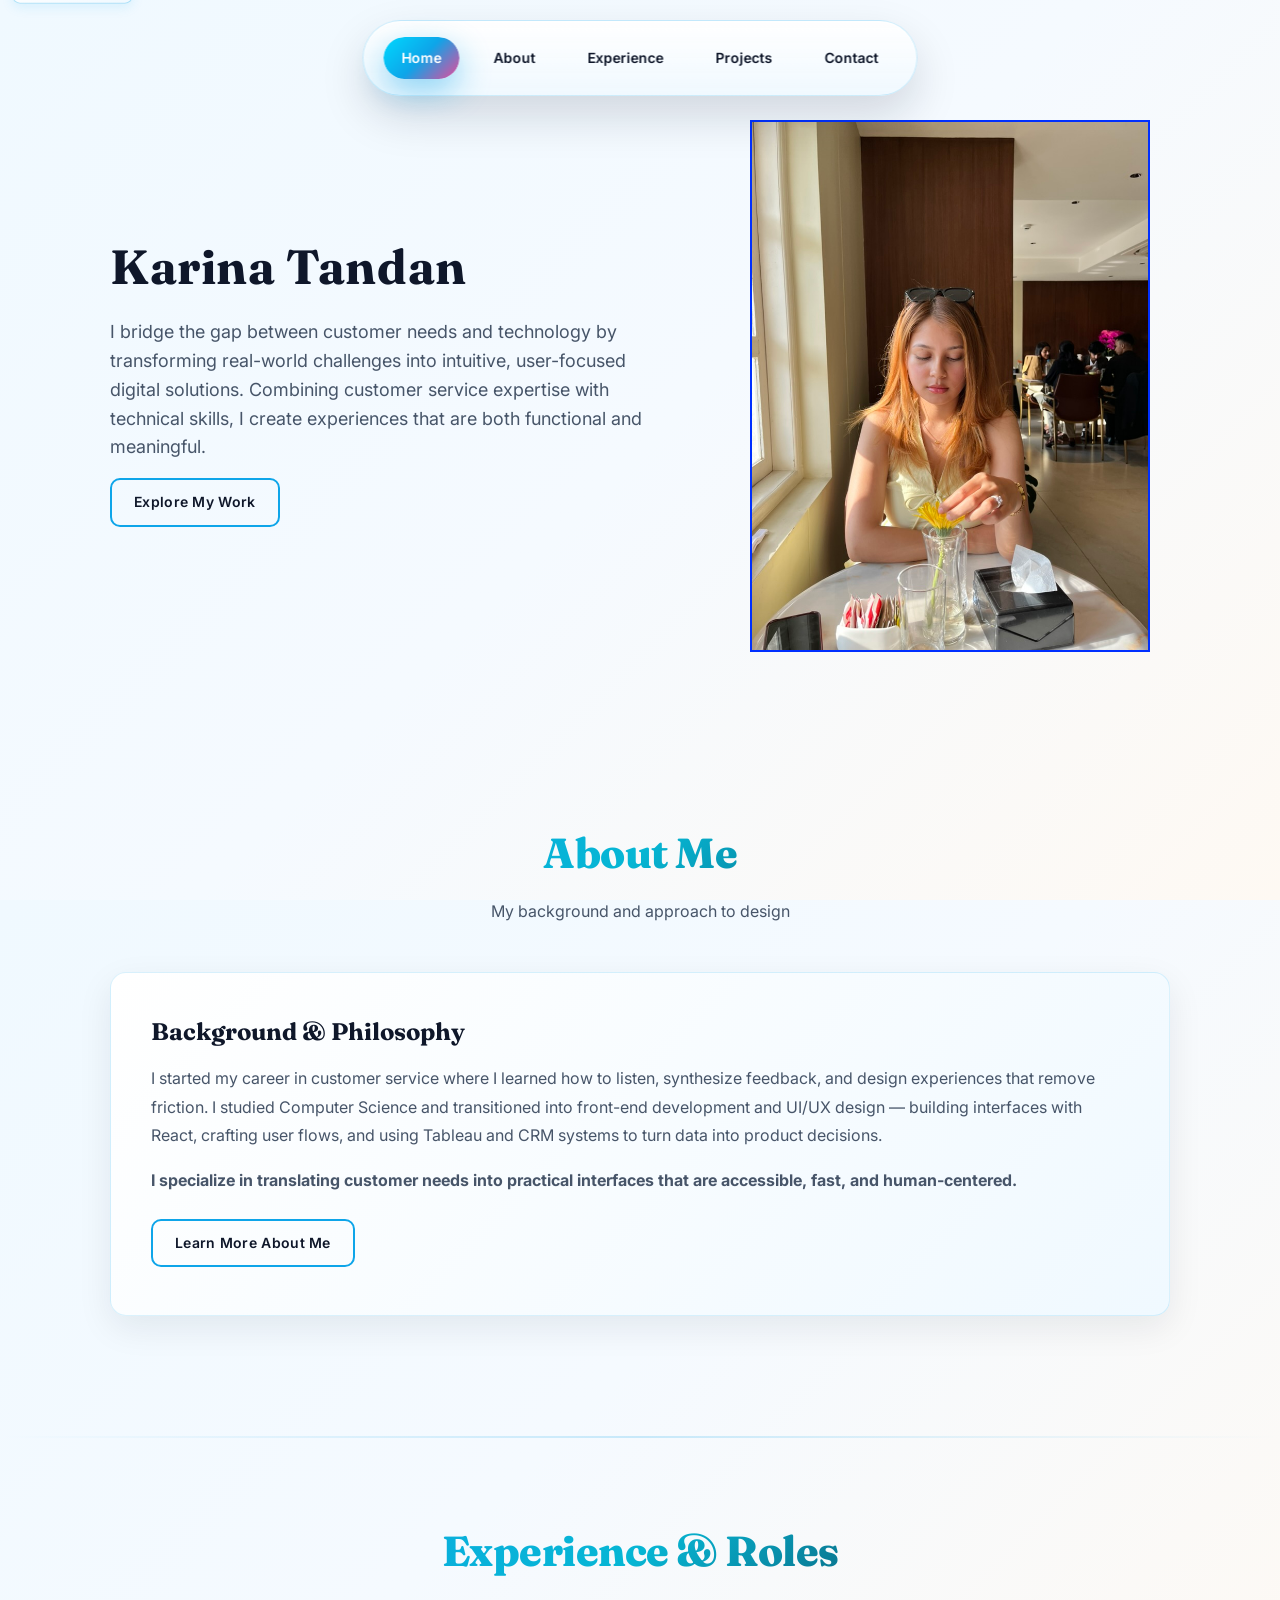
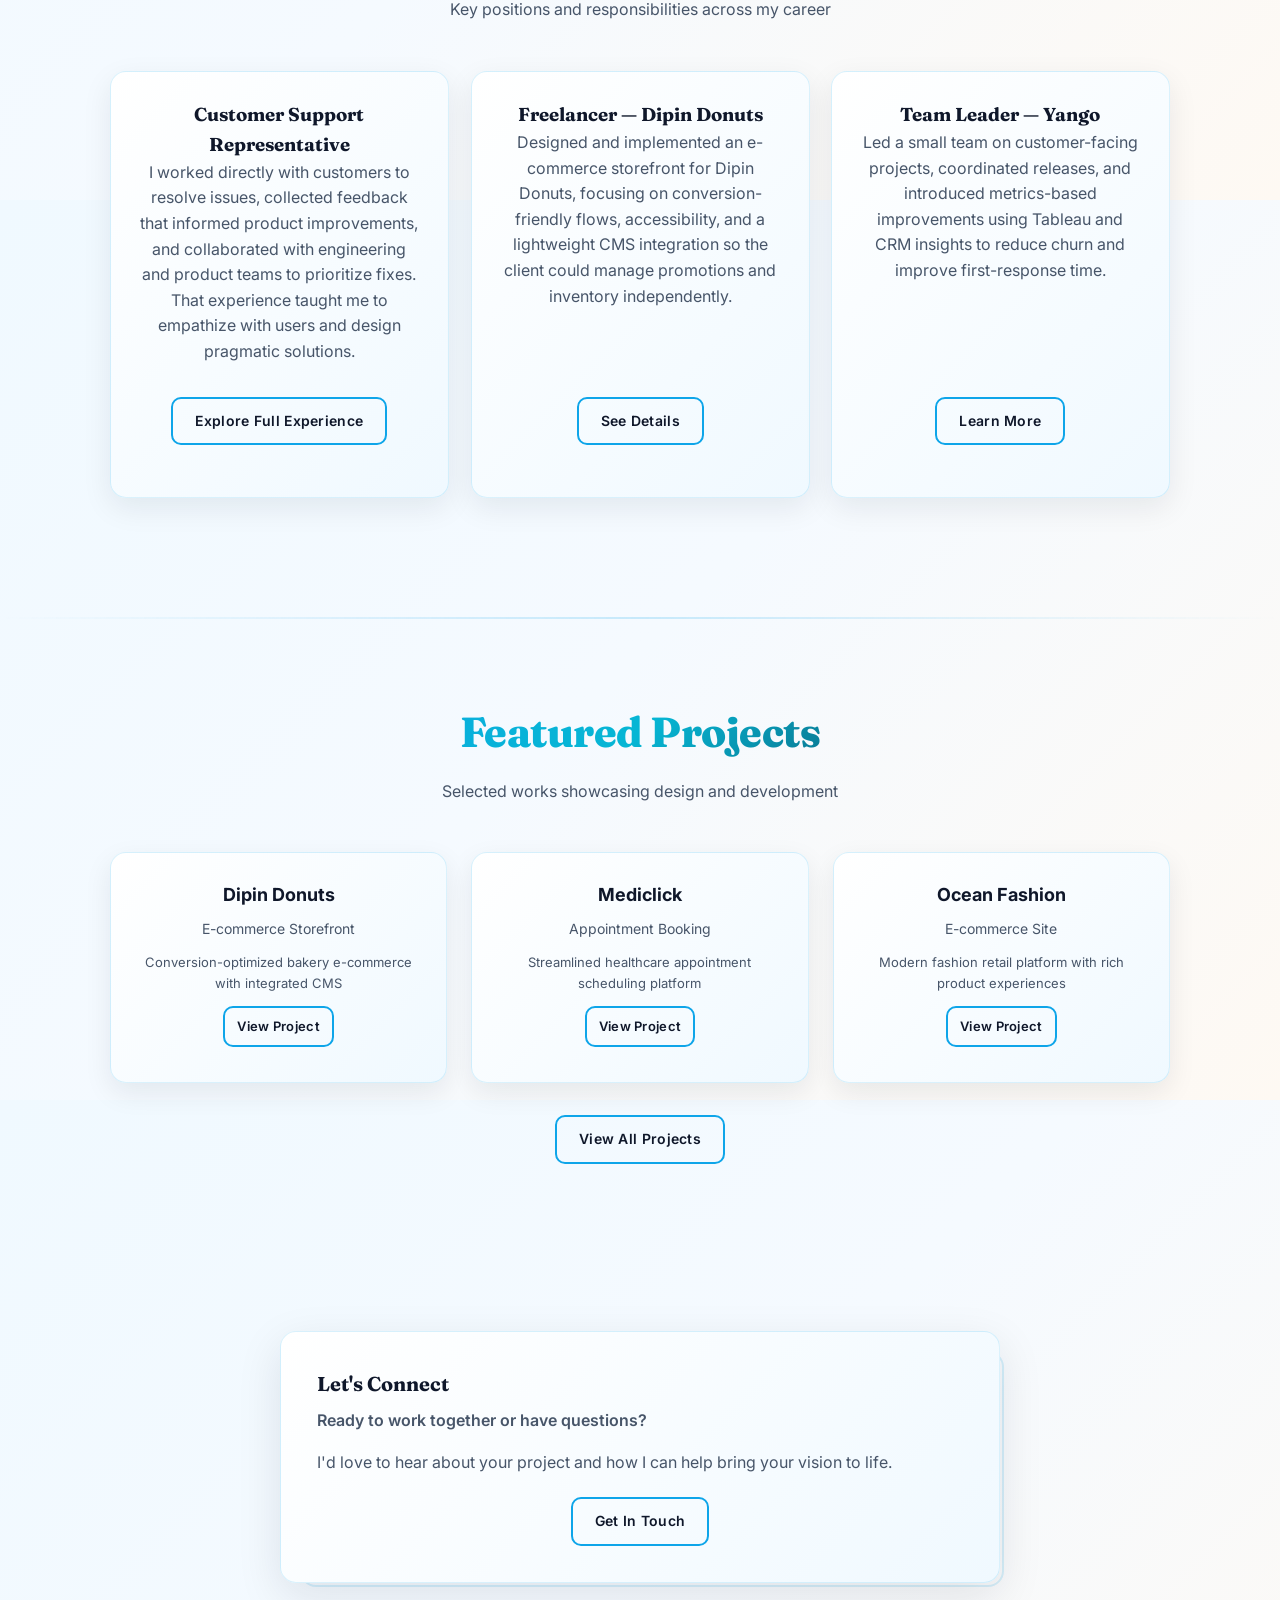
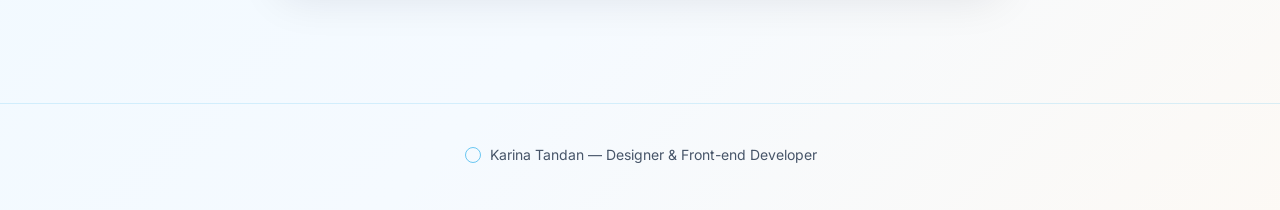
==== index.html @ acb81d3b "Initial portfolio website" ====
<!doctype html>
<html lang="en">
<head>
  <meta charset="utf-8" />
  <meta name="viewport" content="width=device-width,initial-scale=1" />
  <title>Karina Tandan — Designer & Front-end</title>
  <link href="https://fonts.googleapis.com/css2?family=Fraunces:opsz,wght@9..144,600;9..144,700&family=Inter:wght@300;400;600&display=swap" rel="stylesheet">
  <link rel="stylesheet" href="styles/main.css">
</head>
<body class="page-home">
  <a href="#main" class="skip-link">Skip to content</a>
  <header class="site-header">
    <nav class="capsule-nav" aria-label="Primary">
      <div class="nav-inner">
        <a href="index.html" class="nav-link active" aria-current="page" title="Home">Home</a>
        <a href="about.html" class="nav-link" title="About">About</a>
        <a href="experience.html" class="nav-link" title="Experience">Experience</a>
        <a href="projects.html" class="nav-link" title="Projects">Projects</a>
        <a href="contact.html" class="nav-link" title="Contact">Contact</a>
      </div>
    </nav>
  </header>

  <main id="main">
    <!-- Hero Section -->
    <section class="container hero">
      <div class="hero-grid">
        <div class="hero-left" data-animate="entry-left">
          <h1 class="hero-name">Karina Tandan</h1>
          <p class="hero-tagline">I bridge the gap between customer needs and technology by transforming real-world challenges into intuitive, user-focused digital solutions. Combining customer service expertise with technical skills, I create experiences that are both functional and meaningful.</p>
          <p class="hero-cta"><a class="btn" href="#about">Explore My Work</a></p>
        </div>

        <div class="hero-right" data-animate="entry-right">
          <div class="hero-right">
    <img src="Images/Karina.jpg" alt="Karina Tandan" style="width:400px; border:2px solid rgb(0, 47, 255);">
</div>
          </div>
        </div>
      </div>
    </section>

    <!-- About Section -->
    <section class="container" id="about" style="margin-top:160px">
      <div class="section-header">
        <h2>About Me</h2>
        <p>My background and approach to design</p>
      </div>
      <div class="summary-grid">
        <div class="summary-card" data-animate="entry-scale">
          <div class="summary-content">
            <h3>Background & Philosophy</h3>
            <p>I started my career in customer service where I learned how to listen, synthesize feedback, and design experiences that remove friction. I studied Computer Science and transitioned into front-end development and UI/UX design — building interfaces with React, crafting user flows, and using Tableau and CRM systems to turn data into product decisions.</p>
            <p><strong>I specialize in translating customer needs into practical interfaces that are accessible, fast, and human-centered.</strong></p>
            <a class="btn" href="about.html">Learn More About Me</a>
          </div>
        </div>
      </div>
    </section>

    <div class="section-divider"></div>

    <!-- Experience Section -->
    <section class="container" id="experience" style="margin-top:80px">
      <div class="section-header">
        <h2>Experience & Roles</h2>
        <p>Key positions and responsibilities across my career</p>
      </div>
      <section class="exp-grid">
        <article class="exp-card" data-direction="left">
          <h3>Customer Support Representative</h3>
          <p>I worked directly with customers to resolve issues, collected feedback that informed product improvements, and collaborated with engineering and product teams to prioritize fixes. That experience taught me to empathize with users and design pragmatic solutions.</p>
          <p><a class="btn" href="experience.html">Explore Full Experience</a></p>
        </article>

        <article class="exp-card" data-direction="right">
          <h3>Freelancer — Dipin Donuts</h3>
          <p>Designed and implemented an e-commerce storefront for Dipin Donuts, focusing on conversion-friendly flows, accessibility, and a lightweight CMS integration so the client could manage promotions and inventory independently.</p>
          <p><a class="btn" href="experience.html">See Details</a></p>
        </article>

        <article class="exp-card" data-direction="left">
          <h3>Team Leader — Yango</h3>
          <p>Led a small team on customer-facing projects, coordinated releases, and introduced metrics-based improvements using Tableau and CRM insights to reduce churn and improve first-response time.</p>
          <p><a class="btn" href="experience.html">Learn More</a></p>
        </article>
      </section>
    </section>

    <div class="section-divider"></div>

    <!-- Projects Section -->
    <section class="container" id="projects" style="margin-top:80px; margin-bottom:120px">
      <div class="section-header">
        <h2>Featured Projects</h2>
        <p>Selected works showcasing design and development</p>
      </div>
      <section class="featured-grid">
        <div class="featured-item" data-animate="entry-scale">
          <h4>Dipin Donuts</h4>
          <p>E-commerce Storefront</p>
          <p style="font-size:13px;color:var(--color-text-body);margin-top:12px">Conversion-optimized bakery e-commerce with integrated CMS</p>
          <a class="btn" style="margin-top:12px;font-size:13px;padding:8px 12px" href="projects.html">View Project</a>
        </div>
        <div class="featured-item" data-animate="entry-scale">
          <h4>Mediclick</h4>
          <p>Appointment Booking</p>
          <p style="font-size:13px;color:var(--color-text-body);margin-top:12px">Streamlined healthcare appointment scheduling platform</p>
          <a class="btn" style="margin-top:12px;font-size:13px;padding:8px 12px" href="projects.html">View Project</a>
        </div>
        <div class="featured-item" data-animate="entry-scale">
          <h4>Ocean Fashion</h4>
          <p>E-commerce Site</p>
          <p style="font-size:13px;color:var(--color-text-body);margin-top:12px">Modern fashion retail platform with rich product experiences</p>
          <a class="btn" style="margin-top:12px;font-size:13px;padding:8px 12px" href="projects.html">View Project</a>
        </div>
      </section>
      <div style="text-align:center;margin-top:32px">
        <a class="btn" href="projects.html">View All Projects</a>
      </div>
    </section>

    <!-- CTA Section -->
    <section class="container" style="margin-top:80px;margin-bottom:120px">
      <section class="contact-wrap" style="padding-top:40px">
        <div class="contact-frame" data-animate="entry-scale">
          <div class="contact-card">
            <h2>Let's Connect</h2>
            <p style="font-weight:600;margin-top:8px">Ready to work together or have questions?</p>
            <p>I'd love to hear about your project and how I can help bring your vision to life.</p>
            <div style="display:flex;justify-content:center;margin-top:22px">
              <a class="btn" href="contact.html">Get In Touch</a>
            </div>
          </div>
        </div>
      </section>
    </section>
  </main>

  <footer class="site-footer">
    <div class="footer-inner">
      <svg class="glyph" width="18" height="18" viewBox="0 0 24 24" aria-hidden><circle cx="12" cy="12" r="10" fill="none" stroke="currentColor" stroke-width="1"/></svg>
      <span>Karina Tandan — Designer & Front-end Developer</span>
    </div>
  </footer>

  <script src="scripts/main.js"></script>
</body>
</html>
---- styles/main.css ----
:root{
  --color-bg: linear-gradient(135deg, #F0F9FF 0%, #F5FAFF 50%, #FEF9F3 100%);
  --color-accent: #0EA5E9;
  --color-secondary: #06B6D4;
  --color-accent-2: #EC4899;
  --color-accent-3: #F59E0B;
  --color-text-heading: #0F172A;
  --color-text-body: #475569;
  --radius-pill: 36px;
  --color-accent-light: #38BDF8;
  --color-accent-dark: #0284C7;
}

*{box-sizing:border-box}
html,body{height:100%}
body{
  margin:0;
  font-family: Inter, system-ui, -apple-system, "Segoe UI", Roboto, "Helvetica Neue", Arial;
  background:linear-gradient(135deg, #F0F9FF 0%, #F5FAFF 50%, #FEF9F3 100%);
  color: var(--color-text-body);
  -webkit-font-smoothing:antialiased;
  -moz-osx-font-smoothing:grayscale;
  line-height:1.6;
  font-size:16px;
  min-height:100vh;
}

/* Typography */
h1,h2,h3{font-family:Fraunces, Georgia, serif;color:var(--color-text-heading);margin:0}
h1{font-size:clamp(28px,5vw,56px);letter-spacing:0.6px}
h2{font-size:20px}
p{margin:0 0 1rem}

.container{max-width:1100px;margin:120px auto;padding:0 20px}

/* Capsule Nav */
.capsule-nav{position:fixed;left:50%;transform:translateX(-50%);top:20px;background:linear-gradient(180deg,rgba(255,255,255,0.98),rgba(240,249,255,0.96));padding:12px 16px;border-radius:50px;box-shadow:0 20px 45px rgba(15,23,42,0.15),inset 0 1px 0 rgba(255,255,255,0.9);z-index:60;backdrop-filter:blur(12px);border:1px solid rgba(14,165,233,0.2)}
.nav-inner{display:flex;gap:16px;align-items:center;padding:4px}
.nav-link{display:inline-flex;align-items:center;justify-content:center;padding:10px 18px;border-radius:32px;text-decoration:none;color:var(--color-text-heading);font-weight:600;font-size:14px;transition:all .3s cubic-bezier(.2,.9,.2,1);position:relative;overflow:hidden}
.nav-link::before{content:"";position:absolute;inset:0;background:linear-gradient(135deg,#00D9FF,#0EA5E9,#EC4899);opacity:0;transition:opacity .3s ease;border-radius:32px;z-index:-1}
.nav-link:hover{color:#fff;transform:translateY(-3px);box-shadow:0 12px 24px rgba(14,165,233,0.35);letter-spacing:0.3px}
.nav-link:hover::before{opacity:1}
.nav-link:focus{outline:3px solid rgba(14,165,233,0.4);outline-offset:4px}
.nav-link.active{color:#fff;box-shadow:0 12px 32px rgba(14,165,233,0.45)}
.nav-link.active::before{opacity:1}

/* Footer */
.site-footer{padding:40px 20px;text-align:center;color:var(--color-text-body);font-size:14px;border-top:1px solid rgba(14,165,233,0.15)}
.footer-inner{display:inline-flex;gap:8px;align-items:center}
.glyph{opacity:0.8;color:var(--color-accent)}

/* Hero */
.hero-grid{display:grid;grid-template-columns:1fr 420px;gap:40px;align-items:center}
.hero-left{max-width:560px}
.hero-name{font-size:48px;margin-bottom:12px}
.hero-tagline{color:var(--color-text-body);font-size:18px}

.profile-frame{position:relative;width:320px;height:420px;margin-left:auto;border-radius:16px;overflow:hidden;background:linear-gradient(135deg,rgba(14,165,233,0.08),rgba(236,72,153,0.08))}
.profile-frame::before{content:"";position:absolute;inset:8px;background:linear-gradient(135deg,rgba(14,165,233,0.1),rgba(236,72,153,0.1));border-radius:14px;transform:translate(12px,12px);z-index:0;box-shadow:0 24px 50px rgba(14,165,233,0.15)}
.profile-image{position:relative;display:block;width:100%;height:100%;object-fit:cover;z-index:1;border-radius:12px;transition:transform .6s cubic-bezier(.2,.9,.2,1),box-shadow .4s;border:2px solid rgba(14,165,233,0.15)}
.profile-frame:hover .profile-image{transform:rotate(-3deg) scale(1.03);box-shadow:0 24px 50px rgba(14,165,233,0.2)}

/* Page transitions */
body.page-exit{opacity:0.02;transition:opacity .28s ease}

/* Reveal animations */
[data-animate="entry-left"]{opacity:0;transform:translateX(-18px)}
[data-animate="entry-right"]{opacity:0;transform:translateX(18px)}
[data-animate].is-visible{opacity:1;transform:none;transition:opacity .6s ease,transform .6s cubic-bezier(.2,.9,.2,1)}

/* About card */
.card{background:linear-gradient(135deg,#fff 0%,#F0F9FF 100%);padding:36px;border-radius:16px;box-shadow:0 12px 35px rgba(15,23,42,0.08);transition:transform .3s ease,box-shadow .3s ease,background .3s ease;border:1.5px solid rgba(14,165,233,0.15)}
.card:hover{transform:translateY(-8px);box-shadow:0 24px 55px rgba(14,165,233,0.15);background:linear-gradient(135deg,#FFFFFF 0%,#E0F2FE 100%);border-color:rgba(14,165,233,0.25)}

/* Experience cards */
.exp-grid{display:grid;grid-template-columns:repeat(3,1fr);gap:22px}
.exp-card{background:linear-gradient(135deg,#fff 0%,#F0F9FF 100%);padding:28px;border-radius:16px;text-align:center;box-shadow:0 10px 30px rgba(15,23,42,0.08);opacity:0;transition:all .35s cubic-bezier(.2,.9,.2,1);border:1.5px solid rgba(14,165,233,0.15);position:relative;overflow:hidden;display:flex;flex-direction:column}
.exp-card > p:last-of-type{margin-top:auto;padding-top:16px}
.exp-card::before{content:"";position:absolute;top:0;left:-100%;width:100%;height:100%;background:linear-gradient(90deg,transparent,rgba(14,165,233,0.15),transparent);transition:left .6s ease;z-index:0}
.exp-card:hover::before{left:100%}
.exp-card.is-visible{opacity:1}
.exp-card[data-direction="left"].is-visible{animation:slideInFromLeft .7s both}
.exp-card[data-direction="right"].is-visible{animation:slideInFromRight .7s both}
.exp-card:hover{transform:perspective(900px) rotateX(5deg) rotateY(-5deg) translateY(-10px);box-shadow:0 20px 50px rgba(14,165,233,0.2);background:linear-gradient(135deg,#FFFFFF 0%,#E0F2FE 100%);border-color:rgba(14,165,233,0.25)}

@keyframes slideInFromLeft{from{transform:translateX(-40px) scale(.98);opacity:0}to{transform:none;opacity:1}}
@keyframes slideInFromRight{from{transform:translateX(40px) scale(.98);opacity:0}to{transform:none;opacity:1}}

/* Projects */
.projects-row{display:grid;grid-template-columns:1fr 1fr 1fr;gap:22px;align-items:stretch}
.project-box{background:linear-gradient(135deg,#fff 0%,#F0F9FF 100%);padding:36px;border-radius:16px;box-shadow:0 10px 28px rgba(15,23,42,0.08);text-align:center;transition:all .35s cubic-bezier(.2,.9,.2,1);position:relative;overflow:hidden;border:1.5px solid rgba(14,165,233,0.15)}
.project-box::after{content:"";position:absolute;inset:0;background:radial-gradient(circle at var(--mouse-x,50%) var(--mouse-y,50%),rgba(14,165,233,0.15),transparent 80%);opacity:0;transition:opacity .35s ease;pointer-events:none}
.project-box:hover{transform:translateY(-10px) scale(1.05);box-shadow:0 20px 50px rgba(14,165,233,0.18);background:linear-gradient(135deg,#FFFFFF 0%,#E0F2FE 100%);border-color:rgba(14,165,233,0.25)}
.project-box:hover::after{opacity:1}
.project-title{font-size:20px;color:var(--color-text-heading);position:relative;z-index:1}
.project-sub{color:var(--color-secondary);font-size:14px;margin-top:8px;position:relative;z-index:1}

/* Contact */
.contact-wrap{position:relative;display:flex;justify-content:center}
.contact-frame{position:relative;width:720px}
.contact-frame::before{content:"";position:absolute;inset:8px;background:transparent;border-radius:16px;border:2px solid rgba(14,165,233,0.15);transform:translate(12px,12px);z-index:0}
.contact-card{position:relative;background:linear-gradient(135deg,#fff 0%,#F0F9FF 100%);padding:36px;border-radius:16px;box-shadow:0 14px 45px rgba(15,23,42,0.1);z-index:1;border:1.5px solid rgba(14,165,233,0.15);transition:all .3s ease}
.contact-card:hover{box-shadow:0 24px 60px rgba(14,165,233,0.15);border-color:rgba(14,165,233,0.25);background:linear-gradient(135deg,#FFFFFF 0%,#E0F2FE 100%)}

/* Landing page sections */
.section-divider{height:2px;background:linear-gradient(90deg,transparent,rgba(14,165,233,0.25),transparent);margin:80px 0;opacity:0.8}
.section-header{text-align:center;margin-bottom:48px}
.section-header h2{font-size:clamp(28px,4vw,42px);margin-bottom:12px;background:linear-gradient(135deg,#0EA5E9 0%,#06B6D4 50%,#0F172A 100%);-webkit-background-clip:text;-webkit-text-fill-color:transparent;background-clip:text;font-weight:800;letter-spacing:-0.5px}
.section-header p{font-size:16px;color:var(--color-text-body);max-width:600px;margin:0 auto}

/* Summary cards grid */
.summary-grid{display:grid;grid-template-columns:1fr;gap:32px;margin-bottom:40px}
.summary-card{background:linear-gradient(135deg,#fff 0%,#F0F9FF 100%);padding:40px;border-radius:16px;box-shadow:0 12px 35px rgba(15,23,42,0.08);transition:all .35s cubic-bezier(.2,.9,.2,1);border:1.5px solid rgba(14,165,233,0.15);position:relative;overflow:hidden}
.summary-card::before{content:"";position:absolute;top:-50%;right:-50%;width:300px;height:300px;background:radial-gradient(circle,rgba(14,165,233,0.12),transparent);border-radius:50%;transition:all .8s ease;opacity:0}
.summary-card:hover::before{top:-20%;right:-20%;opacity:1}
.summary-card:hover{transform:translateY(-10px);box-shadow:0 24px 60px rgba(14,165,233,0.15);background:linear-gradient(135deg,#FFFFFF 0%,#E0F2FE 100%);border-color:rgba(14,165,233,0.25)}
.summary-content{position:relative;z-index:1}
.summary-card h3{font-size:24px;margin-bottom:12px;color:var(--color-text-heading)}
.summary-card p{color:var(--color-text-body);line-height:1.8;margin:0 0 16px}
.summary-card .btn{display:inline-block;margin-top:8px}

/* Featured items horizontal grid */
.featured-grid{display:grid;grid-template-columns:repeat(auto-fit,minmax(280px,1fr));gap:24px}
.featured-item{background:linear-gradient(135deg,#fff 0%,#F0F9FF 100%);padding:28px;border-radius:16px;text-align:center;box-shadow:0 10px 28px rgba(15,23,42,0.08);transition:all .35s cubic-bezier(.2,.9,.2,1);border:1.5px solid rgba(14,165,233,0.15);position:relative}
.featured-item::before{content:"";position:absolute;top:0;left:0;right:0;height:4px;background:linear-gradient(90deg,transparent,#00D9FF,#0EA5E9,transparent);transform:scaleX(0);transform-origin:center;transition:transform .35s ease;border-radius:4px}
.featured-item:hover::before{transform:scaleX(1)}
.featured-item:hover{transform:translateY(-8px) scale(1.04);box-shadow:0 18px 45px rgba(14,165,233,0.18);background:linear-gradient(135deg,#FFFFFF 0%,#E0F2FE 100%);border-color:rgba(14,165,233,0.25)}
.featured-item h4{font-size:18px;margin:0 0 8px;color:var(--color-text-heading);font-weight:700}
.featured-item p{font-size:14px;color:var(--color-text-body);margin:0}

/* Button enhanced */
.btn{display:inline-block;padding:11px 22px;border-radius:10px;background:transparent;border:2px solid var(--color-accent);color:var(--color-text-heading);text-decoration:none;font-weight:600;transition:all .3s cubic-bezier(.2,.9,.2,1);position:relative;overflow:hidden;font-size:14px;letter-spacing:0.3px}
.btn::before{content:"";position:absolute;inset:0;background:linear-gradient(135deg,#00D9FF,#0EA5E9,#EC4899);transform:scaleX(0);transform-origin:left;transition:transform .3s ease;z-index:-1;border-radius:8px}
.btn:hover{color:#fff;border-color:var(--color-accent);box-shadow:0 8px 20px rgba(14,165,233,0.4);transform:translateY(-3px);font-weight:700}
.btn:hover::before{transform:scaleX(1)}

/* Reveal animations */
[data-animate="entry-left"]{opacity:0;transform:translateX(-18px)}
[data-animate="entry-right"]{opacity:0;transform:translateX(18px)}
[data-animate="entry-scale"]{opacity:0;transform:scale(0.95)}
[data-animate].is-visible{opacity:1;transform:none;transition:opacity .6s ease,transform .6s cubic-bezier(.2,.9,.2,1)}

/* Skip link */
.skip-link{position:absolute;left:12px;top:12px;padding:10px 12px;background:linear-gradient(135deg,#fff,#F0F9FF);color:var(--color-text-heading);border-radius:8px;transform:translateY(-120%);transition:transform .18s ease;z-index:120;border:1.5px solid rgba(14,165,233,0.3);font-weight:600;font-size:13px;box-shadow:0 4px 12px rgba(14,165,233,0.1)}
.skip-link:focus{transform:translateY(0);box-shadow:0 12px 24px rgba(14,165,233,0.2)}

/* Reduced motion preference */
@media (prefers-reduced-motion:reduce){
  *{animation-duration:0.001ms !important;animation-iteration-count:1 !important;transition-duration:0.001ms !important}
}

/* Responsive */
@media (max-width:900px){
  .hero-grid{grid-template-columns:1fr;gap:24px}
  .profile-frame{width:260px;height:340px}
  .exp-grid{grid-template-columns:1fr}
  .projects-row{grid-template-columns:1fr}
  .featured-grid{grid-template-columns:1fr}
  .summary-grid{gap:24px}
  .container{margin:90px auto}
  .section-header h2{font-size:28px}
  .nav-inner{gap:8px}
  .nav-link{padding:8px 14px;font-size:13px}
}
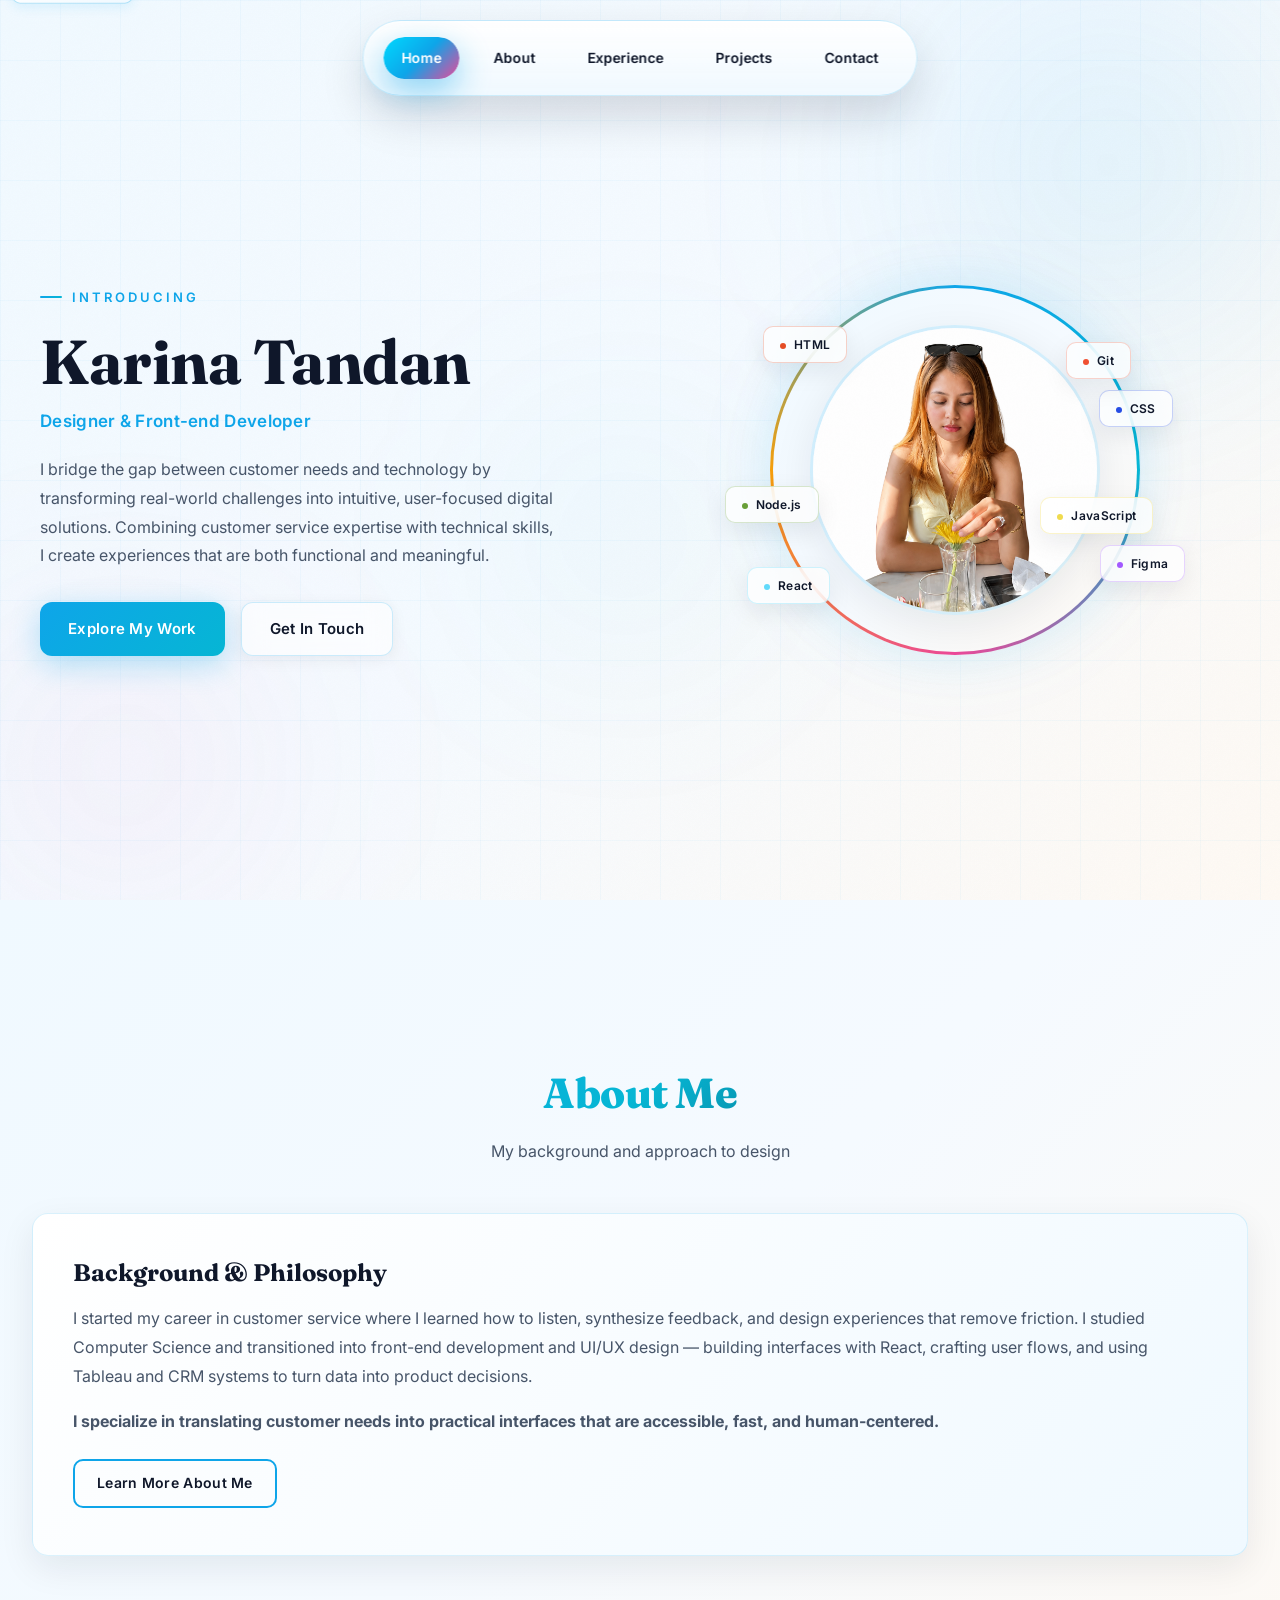
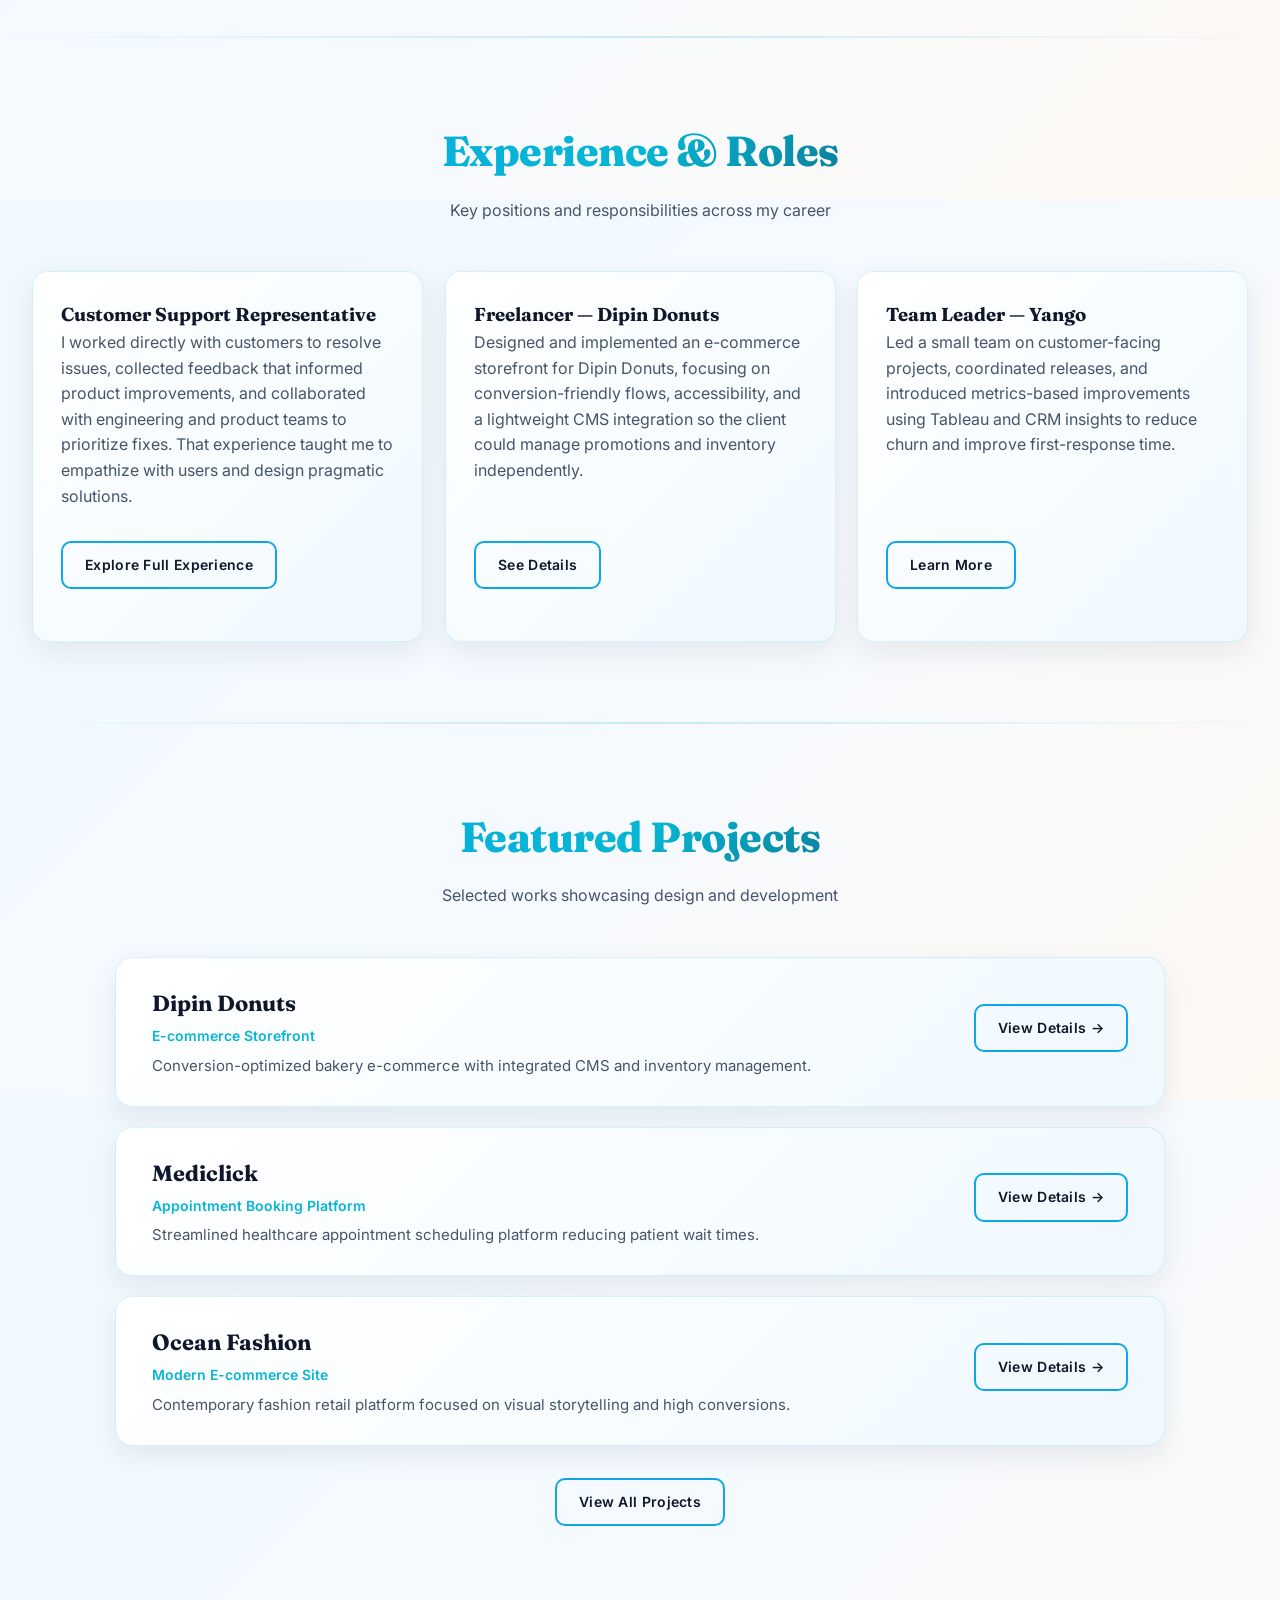
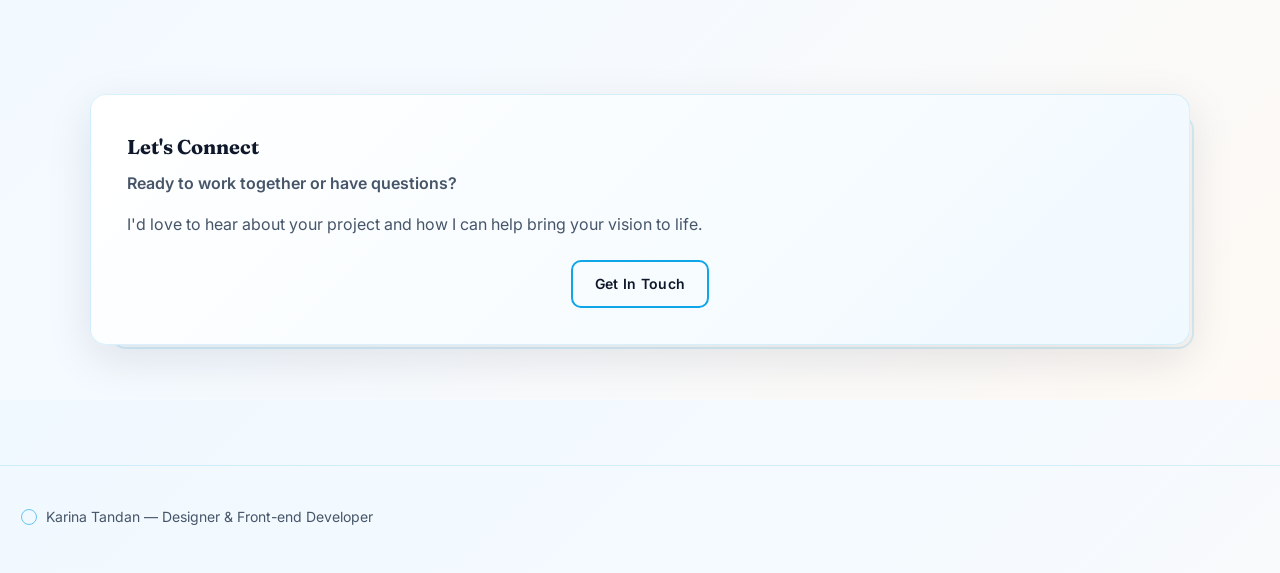
==== commit 16506ba8: "Updated hero section and improved layout" ====
--- a/index.html
+++ b/index.html
@@ -6,6 +6,7 @@
   <title>Karina Tandan — Designer & Front-end</title>
   <link href="https://fonts.googleapis.com/css2?family=Fraunces:opsz,wght@9..144,600;9..144,700&family=Inter:wght@300;400;600&display=swap" rel="stylesheet">
   <link rel="stylesheet" href="styles/main.css">
+  <link rel="stylesheet" href="styles/hero.css">
 </head>
 <body class="page-home">
   <a href="#main" class="skip-link">Skip to content</a>
@@ -23,19 +24,44 @@
 
   <main id="main">
     <!-- Hero Section -->
-    <section class="container hero">
-      <div class="hero-grid">
-        <div class="hero-left" data-animate="entry-left">
+    <section class="hero-section">
+      <div class="hero-bg" aria-hidden="true">
+        <div class="hero-grid-pattern"></div>
+        <div class="hero-glow hero-glow-1"></div>
+        <div class="hero-glow hero-glow-2"></div>
+        <div class="hero-glow hero-glow-3"></div>
+      </div>
+
+      <div class="hero-container">
+        <div class="hero-content" data-animate="hero-content">
+          <span class="hero-intro">Introducing</span>
           <h1 class="hero-name">Karina Tandan</h1>
+          <p class="hero-role">Designer &amp; Front-end Developer</p>
           <p class="hero-tagline">I bridge the gap between customer needs and technology by transforming real-world challenges into intuitive, user-focused digital solutions. Combining customer service expertise with technical skills, I create experiences that are both functional and meaningful.</p>
-          <p class="hero-cta"><a class="btn" href="#about">Explore My Work</a></p>
+          <div class="hero-cta-group">
+            <a class="btn hero-btn-primary" href="#about">Explore My Work</a>
+            <a class="btn hero-btn-secondary" href="contact.html">Get In Touch</a>
+          </div>
         </div>
 
-        <div class="hero-right" data-animate="entry-right">
-          <div class="hero-right">
-    <img src="Images/Karina.jpg" alt="Karina Tandan" style="width:400px; border:2px solid rgb(0, 47, 255);">
-</div>
+        <div class="hero-visual" data-animate="hero-visual">
+          <div class="profile-card" id="profileCard">
+            <div class="profile-ring" aria-hidden="true"></div>
+            <div class="profile-image-wrap">
+              <img src="images/image.png" alt="Karina Tandan" class="profile-image" loading="eager">
+              <div class="profile-image-glow" aria-hidden="true"></div>
+            </div>
+
+            <div class="tech-badge badge-html" aria-label="HTML">HTML</div>
+            <div class="tech-badge badge-css" aria-label="CSS">CSS</div>
+            <div class="tech-badge badge-js" aria-label="JavaScript">JavaScript</div>
+            <div class="tech-badge badge-react" aria-label="React">React</div>
+            <div class="tech-badge badge-node" aria-label="Node.js">Node.js</div>
+            <div class="tech-badge badge-git" aria-label="Git">Git</div>
+            <div class="tech-badge badge-figma" aria-label="Figma">Figma</div>
           </div>
+
+          <div class="cursor-glow" id="cursorGlow" aria-hidden="true"></div>
         </div>
       </div>
     </section>
@@ -97,25 +123,37 @@
       </div>
       <section class="featured-grid">
         <div class="featured-item" data-animate="entry-scale">
-          <h4>Dipin Donuts</h4>
-          <p>E-commerce Storefront</p>
-          <p style="font-size:13px;color:var(--color-text-body);margin-top:12px">Conversion-optimized bakery e-commerce with integrated CMS</p>
-          <a class="btn" style="margin-top:12px;font-size:13px;padding:8px 12px" href="projects.html">View Project</a>
+          <div class="featured-item-content">
+            <h4>Dipin Donuts</h4>
+            <p class="featured-type">E-commerce Storefront</p>
+            <p class="featured-desc">Conversion-optimized bakery e-commerce with integrated CMS and inventory management.</p>
+          </div>
+          <div class="featured-item-action">
+            <a class="btn" href="projects.html">View Details &rarr;</a>
+          </div>
         </div>
         <div class="featured-item" data-animate="entry-scale">
-          <h4>Mediclick</h4>
-          <p>Appointment Booking</p>
-          <p style="font-size:13px;color:var(--color-text-body);margin-top:12px">Streamlined healthcare appointment scheduling platform</p>
-          <a class="btn" style="margin-top:12px;font-size:13px;padding:8px 12px" href="projects.html">View Project</a>
+          <div class="featured-item-content">
+            <h4>Mediclick</h4>
+            <p class="featured-type">Appointment Booking Platform</p>
+            <p class="featured-desc">Streamlined healthcare appointment scheduling platform reducing patient wait times.</p>
+          </div>
+          <div class="featured-item-action">
+            <a class="btn" href="projects.html">View Details &rarr;</a>
+          </div>
         </div>
         <div class="featured-item" data-animate="entry-scale">
-          <h4>Ocean Fashion</h4>
-          <p>E-commerce Site</p>
-          <p style="font-size:13px;color:var(--color-text-body);margin-top:12px">Modern fashion retail platform with rich product experiences</p>
-          <a class="btn" style="margin-top:12px;font-size:13px;padding:8px 12px" href="projects.html">View Project</a>
+          <div class="featured-item-content">
+            <h4>Ocean Fashion</h4>
+            <p class="featured-type">Modern E-commerce Site</p>
+            <p class="featured-desc">Contemporary fashion retail platform focused on visual storytelling and high conversions.</p>
+          </div>
+          <div class="featured-item-action">
+            <a class="btn" href="projects.html">View Details &rarr;</a>
+          </div>
         </div>
       </section>
-      <div style="text-align:center;margin-top:32px">
+      <div class="section-action">
         <a class="btn" href="projects.html">View All Projects</a>
       </div>
     </section>
@@ -145,5 +183,6 @@
   </footer>
 
   <script src="scripts/main.js"></script>
+  <script src="scripts/hero.js"></script>
 </body>
 </html>
--- a/styles/main.css
+++ b/styles/main.css
@@ -25,13 +25,30 @@
   min-height:100vh;
 }
 
+main{position:relative;width:100%;min-height:100vh;}
+
+.bubble-layer{position:absolute;inset:0;pointer-events:none;z-index:0;overflow:hidden}
+.bubble-layer .bubble{position:absolute;border-radius:50%;background:radial-gradient(circle at center,rgba(14,165,233,0.18),rgba(236,72,153,0.12) 48%,transparent 72%);filter:blur(12px);opacity:0.45;transform:translate3d(0,0,0)}
+.bubble-layer .bubble.b1{width:220px;height:220px;top:8%;left:6%;animation:bubbleFloat 18s ease-in-out infinite}
+.bubble-layer .bubble.b2{width:160px;height:160px;top:24%;right:10%;animation:bubbleFloat 22s ease-in-out infinite reverse}
+.bubble-layer .bubble.b3{width:190px;height:190px;bottom:12%;left:16%;animation:bubbleFloat 20s ease-in-out infinite}
+.bubble-layer .bubble.b4{width:120px;height:120px;bottom:18%;right:14%;animation:bubbleFloat 24s ease-in-out infinite reverse}
+
+@keyframes bubbleFloat{0%,100%{transform:translateY(0)}50%{transform:translateY(-18px)}}
+
 /* Typography */
 h1,h2,h3{font-family:Fraunces, Georgia, serif;color:var(--color-text-heading);margin:0}
 h1{font-size:clamp(28px,5vw,56px);letter-spacing:0.6px}
 h2{font-size:20px}
 p{margin:0 0 1rem}
 
-.container{max-width:1100px;margin:120px auto;padding:0 20px}
+main{width:100%;min-height:100vh;}
+.container{width:100%;max-width:1350px;margin:80px auto;padding:0 32px}
+.section-header{text-align:center;margin-bottom:48px}
+.section-header h2{font-size:clamp(28px,4vw,42px);margin-bottom:12px;background:linear-gradient(135deg,#0EA5E9 0%,#06B6D4 50%,#0F172A 100%);-webkit-background-clip:text;-webkit-text-fill-color:transparent;background-clip:text;font-weight:800;letter-spacing:-0.5px}
+.section-header p{font-size:16px;color:var(--color-text-body);max-width:640px;margin:0 auto}
+.section-action{margin-top:32px;text-align:center}
+.button-row{display:flex;justify-content:center;gap:16px;margin-top:22px}
 
 /* Capsule Nav */
 .capsule-nav{position:fixed;left:50%;transform:translateX(-50%);top:20px;background:linear-gradient(180deg,rgba(255,255,255,0.98),rgba(240,249,255,0.96));padding:12px 16px;border-radius:50px;box-shadow:0 20px 45px rgba(15,23,42,0.15),inset 0 1px 0 rgba(255,255,255,0.9);z-index:60;backdrop-filter:blur(12px);border:1px solid rgba(14,165,233,0.2)}
@@ -45,20 +62,11 @@
 .nav-link.active::before{opacity:1}
 
 /* Footer */
-.site-footer{padding:40px 20px;text-align:center;color:var(--color-text-body);font-size:14px;border-top:1px solid rgba(14,165,233,0.15)}
+.site-footer{padding:40px 20px;text-align:left;color:var(--color-text-body);font-size:14px;border-top:1px solid rgba(14,165,233,0.15)}
 .footer-inner{display:inline-flex;gap:8px;align-items:center}
 .glyph{opacity:0.8;color:var(--color-accent)}
 
-/* Hero */
-.hero-grid{display:grid;grid-template-columns:1fr 420px;gap:40px;align-items:center}
-.hero-left{max-width:560px}
-.hero-name{font-size:48px;margin-bottom:12px}
-.hero-tagline{color:var(--color-text-body);font-size:18px}
-
-.profile-frame{position:relative;width:320px;height:420px;margin-left:auto;border-radius:16px;overflow:hidden;background:linear-gradient(135deg,rgba(14,165,233,0.08),rgba(236,72,153,0.08))}
-.profile-frame::before{content:"";position:absolute;inset:8px;background:linear-gradient(135deg,rgba(14,165,233,0.1),rgba(236,72,153,0.1));border-radius:14px;transform:translate(12px,12px);z-index:0;box-shadow:0 24px 50px rgba(14,165,233,0.15)}
-.profile-image{position:relative;display:block;width:100%;height:100%;object-fit:cover;z-index:1;border-radius:12px;transition:transform .6s cubic-bezier(.2,.9,.2,1),box-shadow .4s;border:2px solid rgba(14,165,233,0.15)}
-.profile-frame:hover .profile-image{transform:rotate(-3deg) scale(1.03);box-shadow:0 24px 50px rgba(14,165,233,0.2)}
+/* Hero — styles moved to hero.css */
 
 /* Page transitions */
 body.page-exit{opacity:0.02;transition:opacity .28s ease}
@@ -74,7 +82,7 @@
 
 /* Experience cards */
 .exp-grid{display:grid;grid-template-columns:repeat(3,1fr);gap:22px}
-.exp-card{background:linear-gradient(135deg,#fff 0%,#F0F9FF 100%);padding:28px;border-radius:16px;text-align:center;box-shadow:0 10px 30px rgba(15,23,42,0.08);opacity:0;transition:all .35s cubic-bezier(.2,.9,.2,1);border:1.5px solid rgba(14,165,233,0.15);position:relative;overflow:hidden;display:flex;flex-direction:column}
+.exp-card{background:linear-gradient(135deg,#fff 0%,#F0F9FF 100%);padding:28px;border-radius:16px;text-align:left;box-shadow:0 10px 30px rgba(15,23,42,0.08);opacity:0;transition:all .35s cubic-bezier(.2,.9,.2,1);border:1.5px solid rgba(14,165,233,0.15);position:relative;overflow:hidden;display:flex;flex-direction:column}
 .exp-card > p:last-of-type{margin-top:auto;padding-top:16px}
 .exp-card::before{content:"";position:absolute;top:0;left:-100%;width:100%;height:100%;background:linear-gradient(90deg,transparent,rgba(14,165,233,0.15),transparent);transition:left .6s ease;z-index:0}
 .exp-card:hover::before{left:100%}
@@ -87,17 +95,17 @@
 @keyframes slideInFromRight{from{transform:translateX(40px) scale(.98);opacity:0}to{transform:none;opacity:1}}
 
 /* Projects */
-.projects-row{display:grid;grid-template-columns:1fr 1fr 1fr;gap:22px;align-items:stretch}
-.project-box{background:linear-gradient(135deg,#fff 0%,#F0F9FF 100%);padding:36px;border-radius:16px;box-shadow:0 10px 28px rgba(15,23,42,0.08);text-align:center;transition:all .35s cubic-bezier(.2,.9,.2,1);position:relative;overflow:hidden;border:1.5px solid rgba(14,165,233,0.15)}
+.projects-row{display:flex;flex-direction:column;gap:24px;max-width:1050px;margin:0 auto}
+.project-box{background:linear-gradient(135deg,#fff 0%,#F0F9FF 100%);padding:32px 36px;border-radius:18px;box-shadow:0 10px 28px rgba(15,23,42,0.08);text-align:left;transition:all .35s cubic-bezier(.2,.9,.2,1);position:relative;overflow:hidden;border:1.5px solid rgba(14,165,233,0.15)}
 .project-box::after{content:"";position:absolute;inset:0;background:radial-gradient(circle at var(--mouse-x,50%) var(--mouse-y,50%),rgba(14,165,233,0.15),transparent 80%);opacity:0;transition:opacity .35s ease;pointer-events:none}
-.project-box:hover{transform:translateY(-10px) scale(1.05);box-shadow:0 20px 50px rgba(14,165,233,0.18);background:linear-gradient(135deg,#FFFFFF 0%,#E0F2FE 100%);border-color:rgba(14,165,233,0.25)}
+.project-box:hover{transform:translateY(-6px);box-shadow:0 20px 50px rgba(14,165,233,0.18);background:linear-gradient(135deg,#FFFFFF 0%,#E0F2FE 100%);border-color:rgba(14,165,233,0.25)}
 .project-box:hover::after{opacity:1}
-.project-title{font-size:20px;color:var(--color-text-heading);position:relative;z-index:1}
-.project-sub{color:var(--color-secondary);font-size:14px;margin-top:8px;position:relative;z-index:1}
+.project-title{font-size:22px;color:var(--color-text-heading);position:relative;z-index:1;font-family:Fraunces,serif}
+.project-sub{color:var(--color-secondary);font-size:14px;margin-top:6px;position:relative;z-index:1;font-weight:600}
 
 /* Contact */
 .contact-wrap{position:relative;display:flex;justify-content:center}
-.contact-frame{position:relative;width:720px}
+.contact-frame{position:relative;width:100%;max-width:1100px}
 .contact-frame::before{content:"";position:absolute;inset:8px;background:transparent;border-radius:16px;border:2px solid rgba(14,165,233,0.15);transform:translate(12px,12px);z-index:0}
 .contact-card{position:relative;background:linear-gradient(135deg,#fff 0%,#F0F9FF 100%);padding:36px;border-radius:16px;box-shadow:0 14px 45px rgba(15,23,42,0.1);z-index:1;border:1.5px solid rgba(14,165,233,0.15);transition:all .3s ease}
 .contact-card:hover{box-shadow:0 24px 60px rgba(14,165,233,0.15);border-color:rgba(14,165,233,0.25);background:linear-gradient(135deg,#FFFFFF 0%,#E0F2FE 100%)}
@@ -106,7 +114,7 @@
 .section-divider{height:2px;background:linear-gradient(90deg,transparent,rgba(14,165,233,0.25),transparent);margin:80px 0;opacity:0.8}
 .section-header{text-align:center;margin-bottom:48px}
 .section-header h2{font-size:clamp(28px,4vw,42px);margin-bottom:12px;background:linear-gradient(135deg,#0EA5E9 0%,#06B6D4 50%,#0F172A 100%);-webkit-background-clip:text;-webkit-text-fill-color:transparent;background-clip:text;font-weight:800;letter-spacing:-0.5px}
-.section-header p{font-size:16px;color:var(--color-text-body);max-width:600px;margin:0 auto}
+.section-header p{font-size:16px;color:var(--color-text-body);max-width:640px;margin:0 auto}
 
 /* Summary cards grid */
 .summary-grid{display:grid;grid-template-columns:1fr;gap:32px;margin-bottom:40px}
@@ -119,14 +127,22 @@
 .summary-card p{color:var(--color-text-body);line-height:1.8;margin:0 0 16px}
 .summary-card .btn{display:inline-block;margin-top:8px}
 
-/* Featured items horizontal grid */
-.featured-grid{display:grid;grid-template-columns:repeat(auto-fit,minmax(280px,1fr));gap:24px}
-.featured-item{background:linear-gradient(135deg,#fff 0%,#F0F9FF 100%);padding:28px;border-radius:16px;text-align:center;box-shadow:0 10px 28px rgba(15,23,42,0.08);transition:all .35s cubic-bezier(.2,.9,.2,1);border:1.5px solid rgba(14,165,233,0.15);position:relative}
-.featured-item::before{content:"";position:absolute;top:0;left:0;right:0;height:4px;background:linear-gradient(90deg,transparent,#00D9FF,#0EA5E9,transparent);transform:scaleX(0);transform-origin:center;transition:transform .35s ease;border-radius:4px}
-.featured-item:hover::before{transform:scaleX(1)}
-.featured-item:hover{transform:translateY(-8px) scale(1.04);box-shadow:0 18px 45px rgba(14,165,233,0.18);background:linear-gradient(135deg,#FFFFFF 0%,#E0F2FE 100%);border-color:rgba(14,165,233,0.25)}
-.featured-item h4{font-size:18px;margin:0 0 8px;color:var(--color-text-heading);font-weight:700}
-.featured-item p{font-size:14px;color:var(--color-text-body);margin:0}
+/* Featured items stacked layout */
+.featured-grid{display:flex;flex-direction:column;gap:20px;max-width:1050px;margin:0 auto}
+.featured-item{background:linear-gradient(135deg,#fff 0%,#F0F9FF 100%);padding:28px 36px;border-radius:18px;text-align:left;box-shadow:0 10px 28px rgba(15,23,42,0.08);transition:all .35s cubic-bezier(.2,.9,.2,1);border:1.5px solid rgba(14,165,233,0.15);position:relative;display:flex;align-items:center;justify-content:space-between;gap:28px}
+.featured-item::before{content:"";position:absolute;top:0;left:0;bottom:0;width:5px;background:linear-gradient(180deg,#00D9FF,#0EA5E9,#EC4899);transform:scaleY(0);transform-origin:center;transition:transform .35s ease;border-radius:4px 0 0 4px}
+.featured-item:hover::before{transform:scaleY(1)}
+.featured-item:hover{transform:translateX(6px);box-shadow:0 18px 45px rgba(14,165,233,0.18);background:linear-gradient(135deg,#FFFFFF 0%,#E0F2FE 100%);border-color:rgba(14,165,233,0.25)}
+.featured-item-content{flex:1}
+.featured-item h4{font-size:22px;margin:0 0 4px;color:var(--color-text-heading);font-weight:700;font-family:Fraunces,serif}
+.featured-type{color:var(--color-secondary);font-size:14px;font-weight:600;margin:0 0 6px}
+.featured-desc{font-size:15px;color:var(--color-text-body);margin:0;line-height:1.6}
+.featured-item-action{flex-shrink:0}
+
+@media (max-width: 680px){
+  .featured-item{flex-direction:column;align-items:flex-start;padding:24px;gap:16px}
+  .featured-item:hover{transform:translateY(-4px)}
+}
 
 /* Button enhanced */
 .btn{display:inline-block;padding:11px 22px;border-radius:10px;background:transparent;border:2px solid var(--color-accent);color:var(--color-text-heading);text-decoration:none;font-weight:600;transition:all .3s cubic-bezier(.2,.9,.2,1);position:relative;overflow:hidden;font-size:14px;letter-spacing:0.3px}
@@ -151,14 +167,18 @@
 
 /* Responsive */
 @media (max-width:900px){
-  .hero-grid{grid-template-columns:1fr;gap:24px}
-  .profile-frame{width:260px;height:340px}
+  .container{margin:70px auto;padding:0 24px}
   .exp-grid{grid-template-columns:1fr}
   .projects-row{grid-template-columns:1fr}
   .featured-grid{grid-template-columns:1fr}
   .summary-grid{gap:24px}
-  .container{margin:90px auto}
   .section-header h2{font-size:28px}
   .nav-inner{gap:8px}
   .nav-link{padding:8px 14px;font-size:13px}
 }
+
+@media (max-width:600px){
+  .capsule-nav{width:calc(100% - 24px);top:12px;padding:8px 10px}
+  .nav-inner{justify-content:space-around;gap:4px}
+  .nav-link{padding:6px 10px;font-size:12px}
+}
--- a/styles/hero.css
+++ b/styles/hero.css
@@ -0,0 +1,683 @@
+/* ================================================================
+   HERO SECTION — Premium light hero with 3D profile card
+   Matches existing site theme: light gradient bg, dark text, accent colors
+   ================================================================ */
+
+/* ---------- Design Tokens (matching main.css palette) ---------- */
+.hero-section {
+  --hero-bg: linear-gradient(135deg, #F0F9FF 0%, #F5FAFF 50%, #FEF9F3 100%);
+  --hero-accent: #0EA5E9;
+  --hero-secondary: #06B6D4;
+  --hero-pink: #EC4899;
+  --hero-amber: #F59E0B;
+  --hero-text-heading: #0F172A;
+  --hero-text-body: #475569;
+  --hero-accent-light: #38BDF8;
+  --hero-card-size: 320px;
+  --hero-ring-size: 370px;
+}
+
+/* ---------- Full-Screen Section ---------- */
+.hero-section {
+  position: relative;
+  width: 100%;
+  min-height: 100vh;
+  display: flex;
+  align-items: center;
+  justify-content: center;
+  overflow: hidden;
+  background: var(--hero-bg);
+  padding: 0 32px;
+  margin-top: 0;
+}
+
+/* ---------- Background Layers ---------- */
+
+/* Subtle grid pattern — very faint on light bg */
+.hero-grid-pattern {
+  position: absolute;
+  inset: 0;
+  background-image:
+    linear-gradient(rgba(14, 165, 233, 0.035) 1px, transparent 1px),
+    linear-gradient(90deg, rgba(14, 165, 233, 0.035) 1px, transparent 1px);
+  background-size: 60px 60px;
+  z-index: 0;
+}
+
+/* Soft radial glow blobs — light, airy tints */
+.hero-glow {
+  position: absolute;
+  border-radius: 50%;
+  filter: blur(100px);
+  z-index: 0;
+  pointer-events: none;
+}
+
+.hero-glow-1 {
+  width: 600px;
+  height: 600px;
+  top: -15%;
+  right: -10%;
+  background: radial-gradient(circle, rgba(14, 165, 233, 0.12) 0%, transparent 70%);
+  animation: heroGlowFloat 14s ease-in-out infinite;
+}
+
+.hero-glow-2 {
+  width: 450px;
+  height: 450px;
+  bottom: -10%;
+  left: -8%;
+  background: radial-gradient(circle, rgba(236, 72, 153, 0.08) 0%, transparent 70%);
+  animation: heroGlowFloat 18s ease-in-out infinite reverse;
+}
+
+.hero-glow-3 {
+  width: 350px;
+  height: 350px;
+  top: 40%;
+  left: 35%;
+  background: radial-gradient(circle, rgba(6, 182, 212, 0.07) 0%, transparent 70%);
+  animation: heroGlowFloat 22s ease-in-out infinite;
+}
+
+@keyframes heroGlowFloat {
+  0%, 100% { transform: translate(0, 0) scale(1); }
+  33% { transform: translate(30px, -20px) scale(1.05); }
+  66% { transform: translate(-20px, 15px) scale(0.95); }
+}
+
+/* Noise texture overlay — very subtle on light */
+.hero-bg::after {
+  content: "";
+  position: absolute;
+  inset: 0;
+  opacity: 0.02;
+  background-image: url("data:image/svg+xml,%3Csvg viewBox='0 0 256 256' xmlns='http://www.w3.org/2000/svg'%3E%3Cfilter id='noise'%3E%3CfeTurbulence type='fractalNoise' baseFrequency='0.9' numOctaves='4' stitchTiles='stitch'/%3E%3C/filter%3E%3Crect width='100%25' height='100%25' filter='url(%23noise)'/%3E%3C/svg%3E");
+  background-repeat: repeat;
+  background-size: 200px 200px;
+  z-index: 1;
+  pointer-events: none;
+}
+
+/* ---------- Two-Column Layout ---------- */
+.hero-container {
+  position: relative;
+  z-index: 2;
+  width: 100%;
+  max-width: 1200px;
+  margin: 0 auto;
+  display: grid;
+  grid-template-columns: 1fr 1fr;
+  gap: 60px;
+  align-items: center;
+  padding: 100px 0 60px;
+}
+
+/* ================================================================
+   LEFT SIDE — Content
+   ================================================================ */
+
+.hero-content {
+  opacity: 0;
+  transform: translateY(40px);
+}
+
+.hero-content.is-visible {
+  opacity: 1;
+  transform: translateY(0);
+  transition: opacity 0.8s cubic-bezier(0.16, 1, 0.3, 1),
+              transform 0.8s cubic-bezier(0.16, 1, 0.3, 1);
+}
+
+/* "Introducing" accent label */
+.hero-intro {
+  display: inline-block;
+  font-size: 13px;
+  font-weight: 600;
+  letter-spacing: 3px;
+  text-transform: uppercase;
+  color: var(--hero-accent);
+  margin-bottom: 20px;
+  position: relative;
+  padding-left: 32px;
+}
+
+.hero-intro::before {
+  content: "";
+  position: absolute;
+  left: 0;
+  top: 50%;
+  transform: translateY(-50%);
+  width: 22px;
+  height: 2px;
+  background: linear-gradient(90deg, var(--hero-accent), var(--hero-secondary));
+  border-radius: 2px;
+}
+
+/* Main heading */
+.hero-name {
+  font-family: Fraunces, Georgia, serif;
+  font-size: clamp(38px, 5vw, 62px);
+  font-weight: 700;
+  color: var(--hero-text-heading);
+  line-height: 1.1;
+  margin-bottom: 12px;
+  letter-spacing: -0.5px;
+}
+
+/* Professional title */
+.hero-role {
+  font-size: 17px;
+  font-weight: 600;
+  color: var(--hero-accent);
+  margin-bottom: 20px;
+  letter-spacing: 0.3px;
+}
+
+/* Description */
+.hero-tagline {
+  font-size: 16px;
+  line-height: 1.8;
+  color: var(--hero-text-body);
+  margin-bottom: 32px;
+  max-width: 520px;
+}
+
+/* CTA button group */
+.hero-cta-group {
+  display: flex;
+  gap: 16px;
+  flex-wrap: wrap;
+}
+
+/* Primary CTA — matches existing .btn accent style */
+.hero-btn-primary {
+  display: inline-flex;
+  align-items: center;
+  gap: 8px;
+  padding: 14px 28px;
+  border-radius: 12px;
+  background: linear-gradient(135deg, var(--hero-accent), var(--hero-secondary));
+  color: #fff;
+  font-weight: 600;
+  font-size: 15px;
+  text-decoration: none;
+  border: none;
+  position: relative;
+  overflow: hidden;
+  box-shadow: 0 8px 30px rgba(14, 165, 233, 0.3);
+  transition: transform 0.3s cubic-bezier(0.2, 0.9, 0.2, 1),
+              box-shadow 0.3s ease;
+}
+
+.hero-btn-primary::before {
+  content: "";
+  position: absolute;
+  inset: 0;
+  background: linear-gradient(135deg, rgba(255,255,255,0.2), transparent);
+  opacity: 0;
+  transition: opacity 0.3s ease;
+}
+
+.hero-btn-primary:hover {
+  transform: translateY(-3px);
+  box-shadow: 0 12px 40px rgba(14, 165, 233, 0.45);
+  color: #fff;
+}
+
+.hero-btn-primary:hover::before {
+  opacity: 1;
+}
+
+/* Secondary CTA — glass outline matching site card feel */
+.hero-btn-secondary {
+  display: inline-flex;
+  align-items: center;
+  gap: 8px;
+  padding: 14px 28px;
+  border-radius: 12px;
+  background: rgba(255, 255, 255, 0.6);
+  color: var(--hero-text-heading);
+  font-weight: 600;
+  font-size: 15px;
+  text-decoration: none;
+  border: 1.5px solid rgba(14, 165, 233, 0.2);
+  backdrop-filter: blur(12px);
+  -webkit-backdrop-filter: blur(12px);
+  box-shadow: 0 4px 16px rgba(15, 23, 42, 0.06);
+  transition: transform 0.3s cubic-bezier(0.2, 0.9, 0.2, 1),
+              border-color 0.3s ease,
+              box-shadow 0.3s ease,
+              background 0.3s ease;
+}
+
+.hero-btn-secondary:hover {
+  transform: translateY(-3px);
+  border-color: var(--hero-accent);
+  box-shadow: 0 8px 25px rgba(14, 165, 233, 0.15);
+  background: rgba(255, 255, 255, 0.85);
+  color: var(--hero-text-heading);
+}
+
+/* ================================================================
+   RIGHT SIDE — Profile Card
+   ================================================================ */
+
+.hero-visual {
+  position: relative;
+  display: flex;
+  justify-content: center;
+  align-items: center;
+  opacity: 0;
+  transform: translateY(40px);
+}
+
+.hero-visual.is-visible {
+  opacity: 1;
+  transform: translateY(0);
+  transition: opacity 0.8s cubic-bezier(0.16, 1, 0.3, 1) 0.2s,
+              transform 0.8s cubic-bezier(0.16, 1, 0.3, 1) 0.2s;
+}
+
+/* Profile card container */
+.profile-card {
+  position: relative;
+  width: var(--hero-card-size);
+  height: var(--hero-card-size);
+  perspective: 800px;
+  animation: profileFloat 8s ease-in-out infinite;
+}
+
+@keyframes profileFloat {
+  0%, 100% { transform: translateY(0) rotateX(2deg) rotateY(-2deg); }
+  25% { transform: translateY(-12px) rotateX(-1deg) rotateY(3deg); }
+  50% { transform: translateY(-6px) rotateX(3deg) rotateY(-1deg); }
+  75% { transform: translateY(-14px) rotateX(-2deg) rotateY(-3deg); }
+}
+
+/* Circular gradient ring behind the image */
+.profile-ring {
+  position: absolute;
+  width: var(--hero-ring-size);
+  height: var(--hero-ring-size);
+  top: 50%;
+  left: 50%;
+  transform: translate(-50%, -50%);
+  border-radius: 50%;
+  background: conic-gradient(
+    from 0deg,
+    var(--hero-accent),
+    var(--hero-secondary),
+    var(--hero-pink),
+    var(--hero-amber),
+    var(--hero-accent)
+  );
+  padding: 3px;
+  animation: ringRotate 12s linear infinite;
+  box-shadow:
+    0 0 50px rgba(14, 165, 233, 0.12),
+    0 0 100px rgba(14, 165, 233, 0.05);
+}
+
+.profile-ring::after {
+  content: "";
+  position: absolute;
+  inset: 3px;
+  border-radius: 50%;
+  background: linear-gradient(135deg, #F0F9FF 0%, #F5FAFF 50%, #FEF9F3 100%);
+}
+
+@keyframes ringRotate {
+  to { transform: translate(-50%, -50%) rotate(360deg); }
+}
+
+/* Image wrapper */
+.profile-image-wrap {
+  position: absolute;
+  width: calc(var(--hero-card-size) - 30px);
+  height: calc(var(--hero-card-size) - 30px);
+  top: 50%;
+  left: 50%;
+  transform: translate(-50%, -50%);
+  border-radius: 50%;
+  overflow: hidden;
+  z-index: 2;
+  border: 3px solid rgba(14, 165, 233, 0.15);
+  box-shadow: 0 10px 40px rgba(15, 23, 42, 0.08);
+}
+
+.profile-image {
+  width: 100%;
+  height: 100%;
+  object-fit: cover;
+  display: block;
+  transition: transform 0.5s cubic-bezier(0.2, 0.9, 0.2, 1);
+}
+
+.profile-card:hover .profile-image {
+  transform: scale(1.05);
+}
+
+/* Glow behind the image — soft light glow */
+.profile-image-glow {
+  position: absolute;
+  inset: -20px;
+  border-radius: 50%;
+  background: radial-gradient(circle, rgba(14, 165, 233, 0.15) 0%, transparent 70%);
+  z-index: -1;
+  animation: profileGlowPulse 4s ease-in-out infinite;
+}
+
+@keyframes profileGlowPulse {
+  0%, 100% { opacity: 0.5; transform: scale(1); }
+  50% { opacity: 0.8; transform: scale(1.06); }
+}
+
+/* ================================================================
+   FLOATING TECH BADGES
+   ================================================================ */
+
+.tech-badge {
+  position: absolute;
+  padding: 8px 16px;
+  border-radius: 10px;
+  background: rgba(255, 255, 255, 0.75);
+  color: var(--hero-text-heading);
+  font-size: 12px;
+  font-weight: 600;
+  letter-spacing: 0.3px;
+  border: 1.5px solid rgba(14, 165, 233, 0.15);
+  backdrop-filter: blur(16px);
+  -webkit-backdrop-filter: blur(16px);
+  box-shadow: 0 8px 24px rgba(15, 23, 42, 0.08);
+  z-index: 5;
+  white-space: nowrap;
+  cursor: default;
+  transition: transform 0.35s cubic-bezier(0.2, 0.9, 0.2, 1),
+              box-shadow 0.35s ease,
+              border-color 0.35s ease,
+              background 0.35s ease;
+  pointer-events: auto;
+}
+
+.tech-badge:hover {
+  transform: translateY(-4px) scale(1.08) !important;
+  box-shadow: 0 14px 35px rgba(14, 165, 233, 0.15);
+  border-color: var(--hero-accent);
+  background: rgba(255, 255, 255, 0.95);
+}
+
+/* Individual badge positions + float animations */
+.badge-html {
+  top: 5%;
+  left: -10%;
+  animation: badgeFloat1 7s ease-in-out infinite;
+  border-color: rgba(228, 77, 38, 0.25);
+}
+
+.badge-css {
+  top: 25%;
+  right: -18%;
+  animation: badgeFloat2 8s ease-in-out infinite;
+  border-color: rgba(38, 77, 228, 0.25);
+}
+
+.badge-js {
+  bottom: 30%;
+  right: -12%;
+  animation: badgeFloat3 7.5s ease-in-out infinite;
+  border-color: rgba(240, 219, 79, 0.3);
+}
+
+.badge-react {
+  bottom: 8%;
+  left: -15%;
+  animation: badgeFloat4 9s ease-in-out infinite;
+  border-color: rgba(97, 218, 251, 0.3);
+}
+
+.badge-node {
+  top: 55%;
+  left: -22%;
+  animation: badgeFloat5 8.5s ease-in-out infinite;
+  border-color: rgba(104, 159, 56, 0.25);
+}
+
+.badge-git {
+  top: 10%;
+  right: -5%;
+  animation: badgeFloat6 7s ease-in-out infinite;
+  border-color: rgba(240, 80, 50, 0.25);
+}
+
+.badge-figma {
+  bottom: 15%;
+  right: -22%;
+  animation: badgeFloat7 9.5s ease-in-out infinite;
+  border-color: rgba(162, 89, 255, 0.25);
+}
+
+/* Badge icon dot — colored accent before text */
+.tech-badge::before {
+  content: "";
+  display: inline-block;
+  width: 6px;
+  height: 6px;
+  border-radius: 50%;
+  margin-right: 8px;
+  vertical-align: middle;
+}
+
+.badge-html::before { background: #E44D26; }
+.badge-css::before  { background: #264DE4; }
+.badge-js::before   { background: #F0DB4F; }
+.badge-react::before { background: #61DAFB; }
+.badge-node::before { background: #689F38; }
+.badge-git::before  { background: #F05032; }
+.badge-figma::before { background: #A259FF; }
+
+/* Independent float keyframes */
+@keyframes badgeFloat1 {
+  0%, 100% { transform: translate(0, 0); }
+  50% { transform: translate(6px, -10px); }
+}
+@keyframes badgeFloat2 {
+  0%, 100% { transform: translate(0, 0); }
+  50% { transform: translate(-8px, 8px); }
+}
+@keyframes badgeFloat3 {
+  0%, 100% { transform: translate(0, 0); }
+  50% { transform: translate(5px, -12px); }
+}
+@keyframes badgeFloat4 {
+  0%, 100% { transform: translate(0, 0); }
+  50% { transform: translate(-6px, -8px); }
+}
+@keyframes badgeFloat5 {
+  0%, 100% { transform: translate(0, 0); }
+  50% { transform: translate(8px, 6px); }
+}
+@keyframes badgeFloat6 {
+  0%, 100% { transform: translate(0, 0); }
+  50% { transform: translate(-4px, -10px); }
+}
+@keyframes badgeFloat7 {
+  0%, 100% { transform: translate(0, 0); }
+  50% { transform: translate(6px, 8px); }
+}
+
+/* Pause badges on hover */
+.profile-card:hover .tech-badge {
+  animation-play-state: paused;
+}
+
+/* ================================================================
+   CURSOR GLOW — follows mouse around profile
+   ================================================================ */
+
+.cursor-glow {
+  position: absolute;
+  width: 200px;
+  height: 200px;
+  border-radius: 50%;
+  background: radial-gradient(circle, rgba(14, 165, 233, 0.12) 0%, transparent 70%);
+  pointer-events: none;
+  z-index: 0;
+  opacity: 0;
+  transition: opacity 0.4s ease;
+  transform: translate(-50%, -50%);
+  filter: blur(8px);
+}
+
+.hero-visual:hover .cursor-glow {
+  opacity: 1;
+}
+
+/* ================================================================
+   RESPONSIVE DESIGN
+   ================================================================ */
+
+@media (max-width: 1024px) {
+  .hero-container {
+    grid-template-columns: 1fr;
+    text-align: center;
+    gap: 50px;
+    padding: 120px 0 40px;
+  }
+
+  .hero-content {
+    display: flex;
+    flex-direction: column;
+    align-items: center;
+  }
+
+  .hero-tagline {
+    max-width: 600px;
+  }
+
+  .hero-intro {
+    padding-left: 0;
+  }
+
+  .hero-intro::before {
+    display: none;
+  }
+
+  .hero-cta-group {
+    justify-content: center;
+  }
+
+  .hero-visual {
+    justify-content: center;
+  }
+}
+
+@media (max-width: 768px) {
+  .hero-section {
+    padding: 0 20px;
+  }
+
+  .hero-container {
+    padding: 110px 0 30px;
+  }
+
+  :root {
+    --hero-card-size: 260px;
+    --hero-ring-size: 310px;
+  }
+
+  .hero-name {
+    font-size: clamp(30px, 7vw, 42px);
+  }
+
+  .hero-tagline {
+    font-size: 15px;
+  }
+
+  .tech-badge {
+    padding: 6px 12px;
+    font-size: 11px;
+  }
+
+  .badge-html  { left: -5%; }
+  .badge-css   { right: -10%; }
+  .badge-js    { right: -5%; }
+  .badge-react { left: -8%; }
+  .badge-node  { left: -12%; }
+  .badge-git   { right: 0%; }
+  .badge-figma { right: -12%; }
+}
+
+@media (max-width: 480px) {
+  .hero-section {
+    padding: 0 16px;
+  }
+
+  .hero-container {
+    padding: 100px 0 20px;
+    gap: 40px;
+  }
+
+  :root {
+    --hero-card-size: 220px;
+    --hero-ring-size: 265px;
+  }
+
+  .hero-name {
+    font-size: 28px;
+  }
+
+  .hero-role {
+    font-size: 15px;
+  }
+
+  .hero-tagline {
+    font-size: 14px;
+    line-height: 1.7;
+  }
+
+  .hero-btn-primary,
+  .hero-btn-secondary {
+    padding: 12px 22px;
+    font-size: 14px;
+  }
+
+  .hero-cta-group {
+    flex-direction: column;
+    align-items: center;
+    gap: 12px;
+  }
+
+  .tech-badge {
+    padding: 5px 10px;
+    font-size: 10px;
+    border-radius: 8px;
+  }
+
+  .badge-html  { top: 0%; left: 0%; }
+  .badge-css   { top: 20%; right: -5%; }
+  .badge-js    { bottom: 25%; right: 0%; }
+  .badge-react { bottom: 5%; left: -5%; }
+  .badge-node  { top: 50%; left: -8%; }
+  .badge-git   { top: 5%; right: 5%; }
+  .badge-figma { bottom: 10%; right: -5%; }
+}
+
+/* ---------- Reduced Motion ---------- */
+@media (prefers-reduced-motion: reduce) {
+  .hero-content,
+  .hero-visual {
+    opacity: 1;
+    transform: none;
+  }
+
+  .profile-card,
+  .profile-ring,
+  .profile-image-glow,
+  .tech-badge,
+  .hero-glow-1,
+  .hero-glow-2,
+  .hero-glow-3 {
+    animation: none !important;
+  }
+}
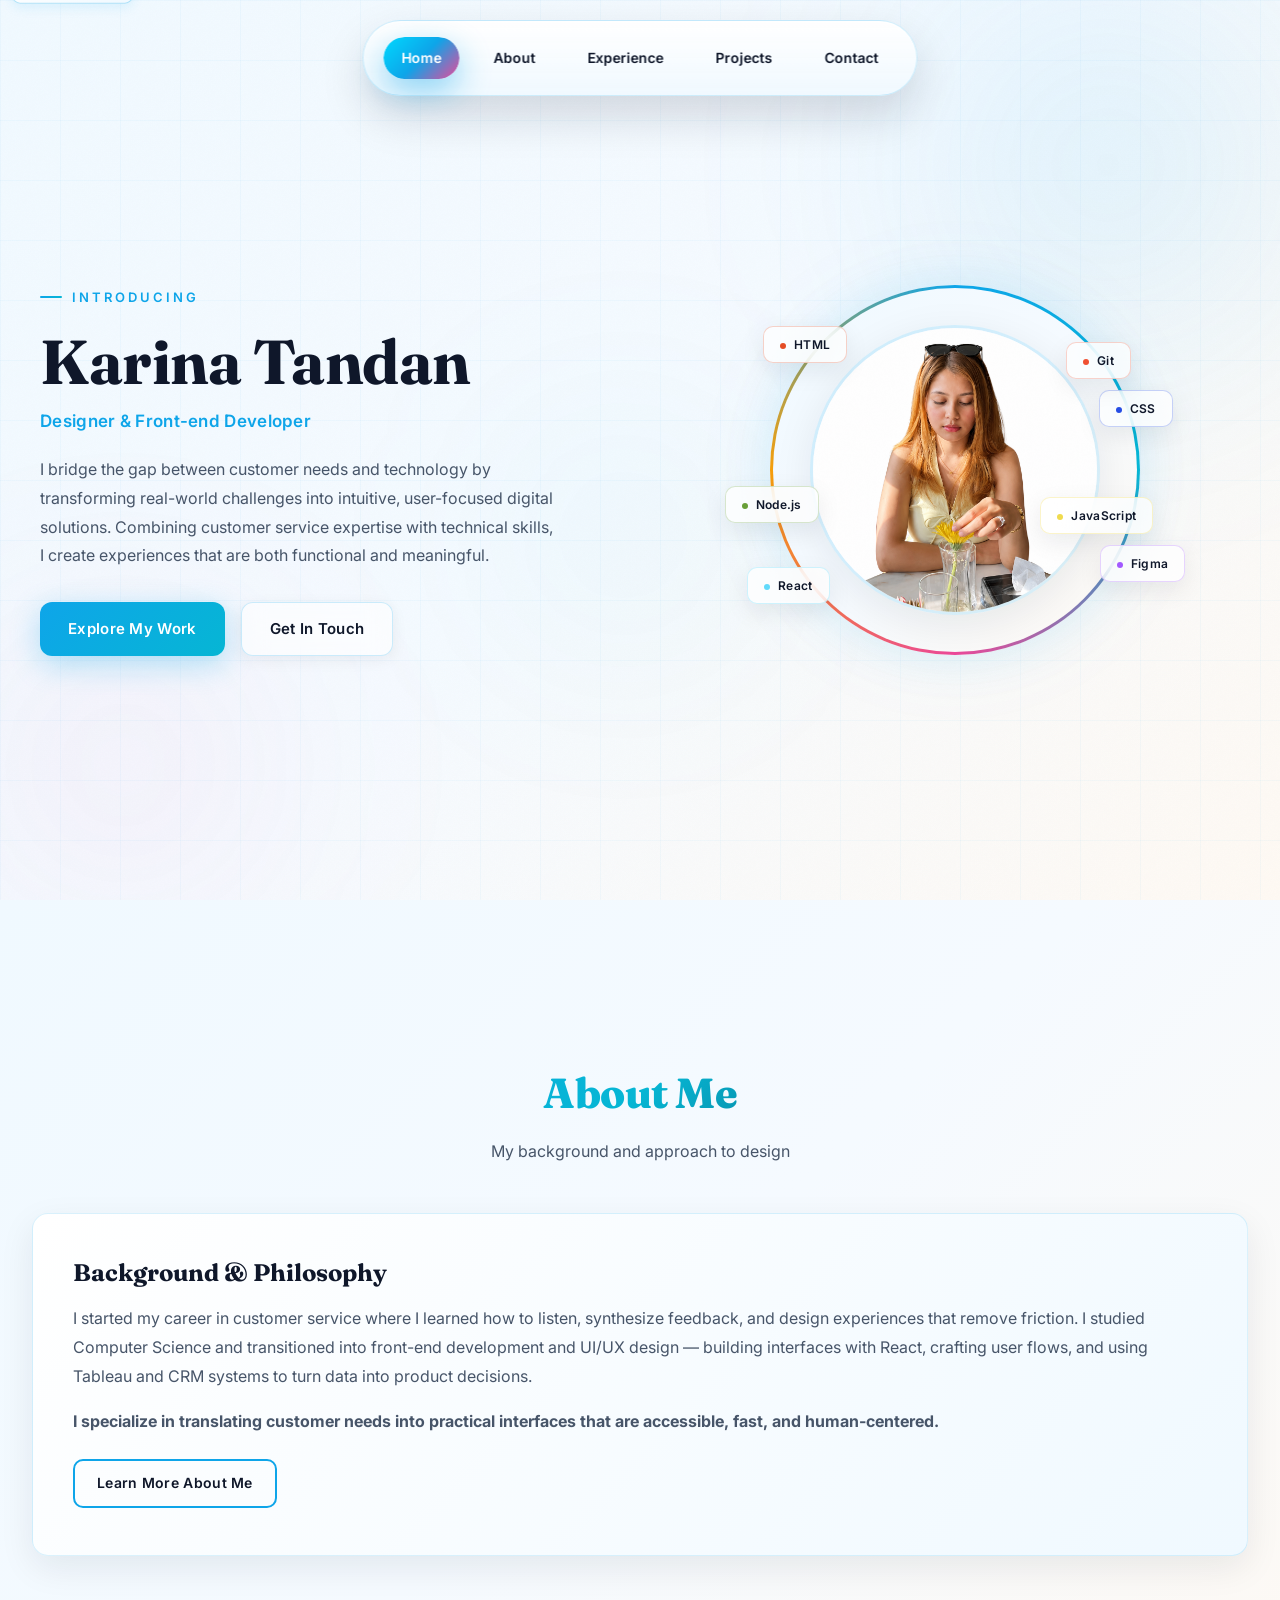
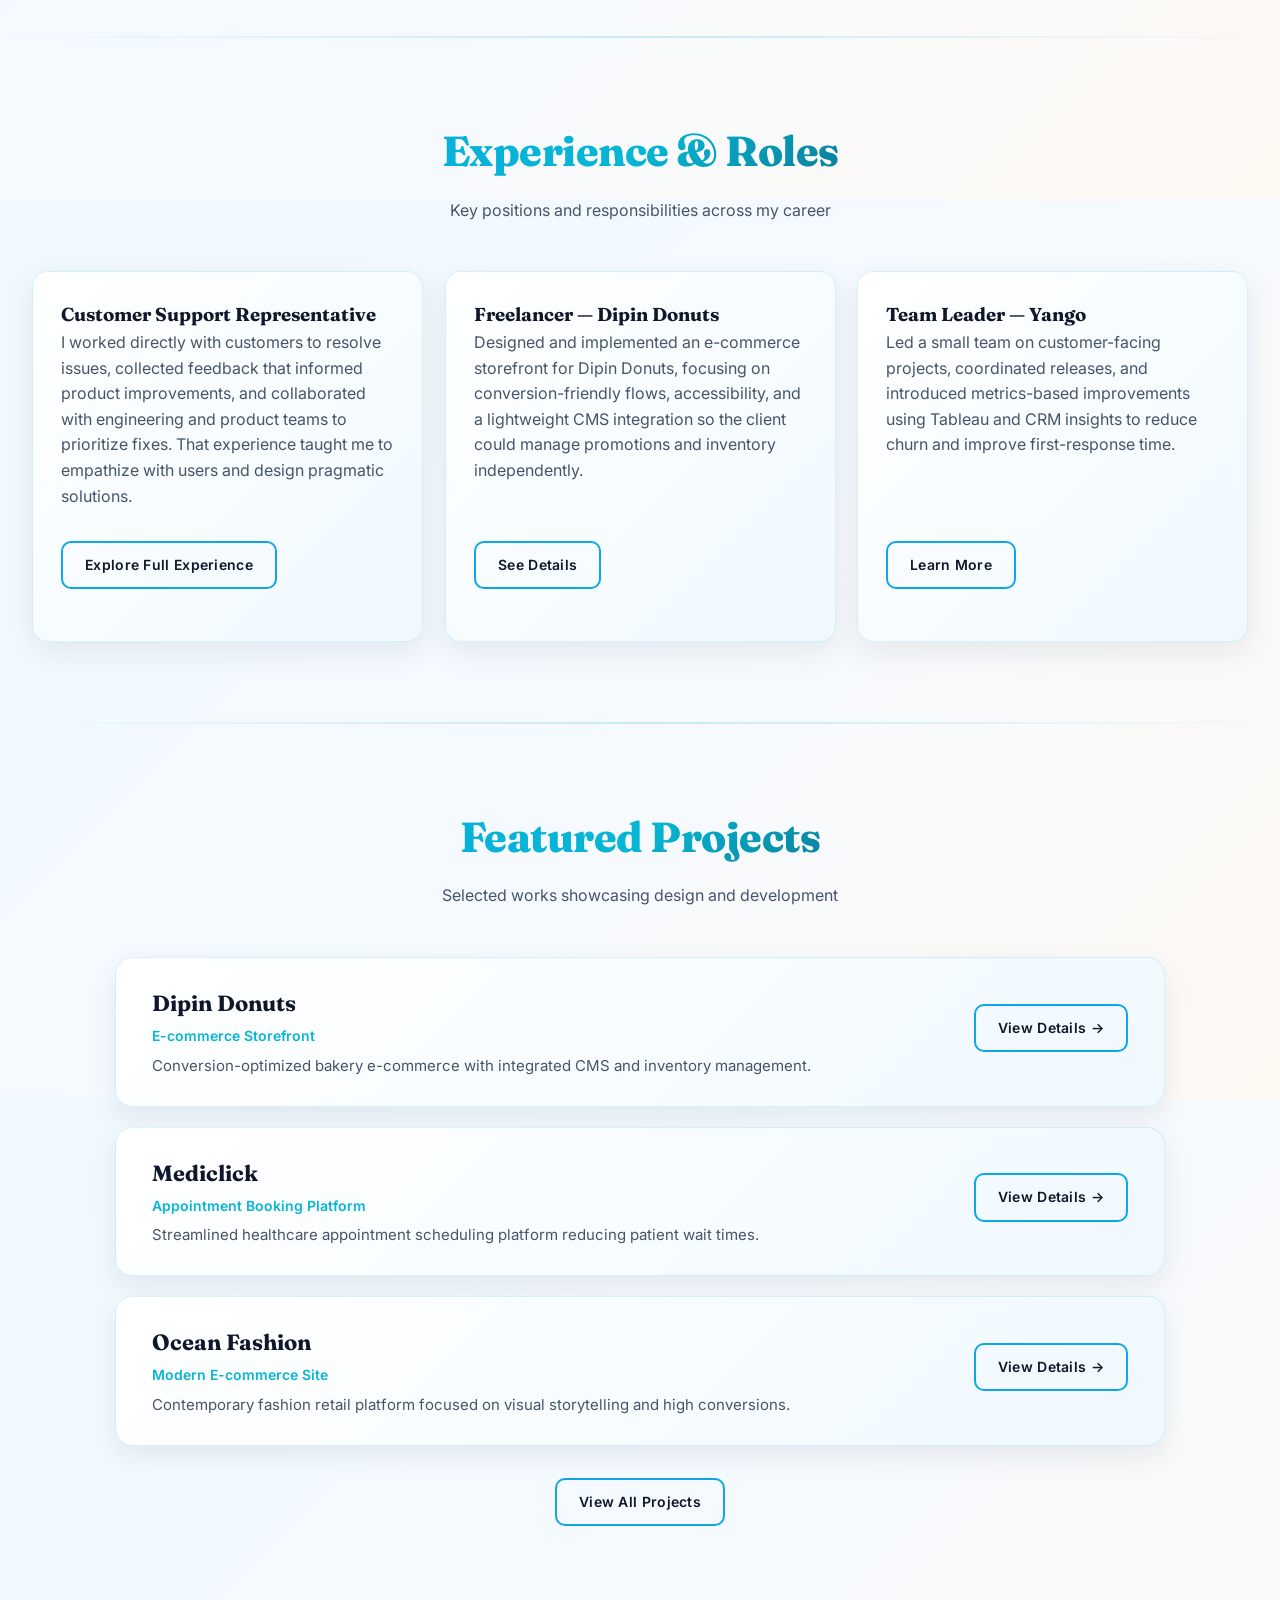
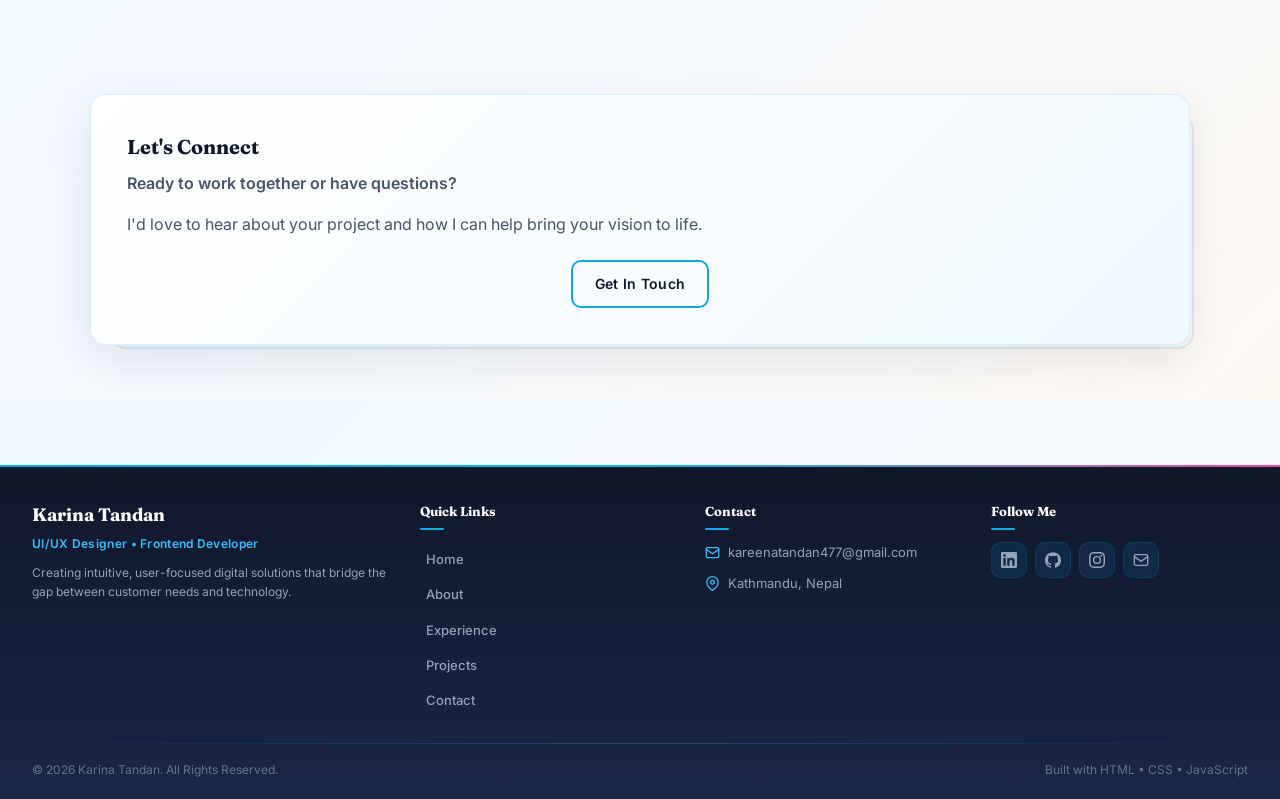
==== commit 1e1c04ed: "Update portfolio website" ====
--- a/index.html
+++ b/index.html
@@ -175,10 +175,66 @@
     </section>
   </main>
 
-  <footer class="site-footer">
-    <div class="footer-inner">
-      <svg class="glyph" width="18" height="18" viewBox="0 0 24 24" aria-hidden><circle cx="12" cy="12" r="10" fill="none" stroke="currentColor" stroke-width="1"/></svg>
-      <span>Karina Tandan — Designer & Front-end Developer</span>
+  <button type="button" class="back-to-top" id="backToTop" aria-label="Back to top">
+    <svg width="20" height="20" viewBox="0 0 24 24" fill="none" stroke="currentColor" stroke-width="2" stroke-linecap="round" stroke-linejoin="round"><path d="M18 15l-6-6-6 6"/></svg>
+  </button>
+
+  <footer class="site-footer" role="contentinfo">
+    <div class="footer-container">
+      <div class="footer-grid">
+        <div class="footer-brand">
+          <h3 class="footer-name">Karina Tandan</h3>
+          <p class="footer-tagline">UI/UX Designer &bull; Frontend Developer</p>
+          <p class="footer-desc">Creating intuitive, user-focused digital solutions that bridge the gap between customer needs and technology.</p>
+        </div>
+        <div class="footer-links-col">
+          <h4 class="footer-col-title">Quick Links</h4>
+          <nav aria-label="Footer navigation">
+            <ul class="footer-links">
+              <li><a href="index.html">Home</a></li>
+              <li><a href="about.html">About</a></li>
+              <li><a href="experience.html">Experience</a></li>
+              <li><a href="projects.html">Projects</a></li>
+              <li><a href="contact.html">Contact</a></li>
+            </ul>
+          </nav>
+        </div>
+        <div class="footer-contact-col">
+          <h4 class="footer-col-title">Contact</h4>
+          <ul class="footer-contact-list">
+            <li>
+              <svg width="18" height="18" viewBox="0 0 24 24" fill="none" stroke="currentColor" stroke-width="2" stroke-linecap="round" stroke-linejoin="round"><rect x="2" y="4" width="20" height="16" rx="2"/><path d="M22 7l-10 7L2 7"/></svg>
+              <a href="https://mail.google.com/mail/?view=cm&fs=1&to=kareenatandan477@gmail.com">kareenatandan477@gmail.com</a>
+            </li>
+            <li>
+              <svg width="18" height="18" viewBox="0 0 24 24" fill="none" stroke="currentColor" stroke-width="2" stroke-linecap="round" stroke-linejoin="round"><path d="M21 10c0 7-9 13-9 13s-9-6-9-13a9 9 0 0 1 18 0z"/><circle cx="12" cy="10" r="3"/></svg>
+              <span>Kathmandu, Nepal</span>
+            </li>
+          </ul>
+        </div>
+        <div class="footer-social-col">
+          <h4 class="footer-col-title">Follow Me</h4>
+          <div class="footer-social-links">
+            <a href="https://www.linkedin.com/in/karina-tandan-47b593317" target="_blank" rel="noopener noreferrer" class="footer-social-link" aria-label="LinkedIn">
+              <svg width="20" height="20" viewBox="0 0 24 24" fill="currentColor"><path d="M20.447 20.452h-3.554v-5.569c0-1.328-.027-3.037-1.852-3.037-1.853 0-2.136 1.445-2.136 2.939v5.667H9.351V9h3.414v1.561h.046c.477-.9 1.637-1.85 3.37-1.85 3.601 0 4.267 2.37 4.267 5.455v6.286zM5.337 7.433a2.062 2.062 0 01-2.063-2.065 2.064 2.064 0 112.063 2.065zm1.782 13.019H3.555V9h3.564v11.452zM22.225 0H1.771C.792 0 0 .774 0 1.729v20.542C0 23.227.792 24 1.771 24h20.451C23.2 24 24 23.227 24 22.271V1.729C24 .774 23.2 0 22.222 0h.003z"/></svg>
+            </a>
+            <a href="https://github.com/" target="_blank" rel="noopener noreferrer" class="footer-social-link" aria-label="GitHub">
+              <svg width="20" height="20" viewBox="0 0 24 24" fill="currentColor"><path d="M12 .297c-6.63 0-12 5.373-12 12 0 5.303 3.438 9.8 8.205 11.385.6.113.82-.258.82-.577 0-.285-.01-1.04-.015-2.04-3.338.724-4.042-1.61-4.042-1.61C4.422 18.07 3.633 17.7 3.633 17.7c-1.087-.744.084-.729.084-.729 1.205.084 1.838 1.236 1.838 1.236 1.07 1.835 2.809 1.305 3.495.998.108-.776.417-1.305.76-1.605-2.665-.3-5.466-1.332-5.466-5.93 0-1.31.465-2.38 1.235-3.22-.135-.303-.54-1.523.105-3.176 0 0 1.005-.322 3.3 1.23.96-.267 1.98-.399 3-.405 1.02.006 2.04.138 3 .405 2.28-1.552 3.285-1.23 3.285-1.23.645 1.653.24 2.873.12 3.176.765.84 1.23 1.91 1.23 3.22 0 4.61-2.805 5.625-5.475 5.92.42.36.81 1.096.81 2.22 0 1.606-.015 2.896-.015 3.286 0 .315.21.69.825.57C20.565 22.092 24 17.592 24 12.297c0-6.627-5.373-12-12-12"/></svg>
+            </a>
+            <a href="https://www.instagram.com/karrinnaa.__/" target="_blank" rel="noopener noreferrer" class="footer-social-link" aria-label="Instagram">
+              <svg width="20" height="20" viewBox="0 0 24 24" fill="currentColor"><path d="M12 2.163c3.204 0 3.584.012 4.85.07 3.252.148 4.771 1.691 4.919 4.919.058 1.265.069 1.645.069 4.849 0 3.205-.012 3.584-.069 4.849-.149 3.225-1.664 4.771-4.919 4.919-1.266.058-1.644.07-4.85.07-3.204 0-3.584-.012-4.849-.07-3.26-.149-4.771-1.699-4.919-4.92-.058-1.265-.07-1.644-.07-4.849 0-3.204.013-3.583.07-4.849.149-3.227 1.664-4.771 4.919-4.919 1.266-.057 1.645-.069 4.849-.069zM12 0C8.741 0 8.333.014 7.053.072 2.695.272.273 2.69.073 7.052.014 8.333 0 8.741 0 12c0 3.259.014 3.668.072 4.948.2 4.358 2.618 6.78 6.98 6.98C8.333 23.986 8.741 24 12 24c3.259 0 3.668-.014 4.948-.072 4.354-.2 6.782-2.618 6.979-6.98.059-1.28.073-1.689.073-4.948 0-3.259-.014-3.667-.072-4.947-.196-4.354-2.617-6.78-6.979-6.98C15.668.014 15.259 0 12 0zm0 5.838a6.162 6.162 0 100 12.324 6.162 6.162 0 000-12.324zM12 16a4 4 0 110-8 4 4 0 010 8zm6.406-11.845a1.44 1.44 0 100 2.881 1.44 1.44 0 000-2.881z"/></svg>
+            </a>
+            <a href="https://mail.google.com/mail/?view=cm&fs=1&to=kareenatandan477@gmail.com" class="footer-social-link" aria-label="Email">
+              <svg width="20" height="20" viewBox="0 0 24 24" fill="none" stroke="currentColor" stroke-width="2" stroke-linecap="round" stroke-linejoin="round"><rect x="2" y="4" width="20" height="16" rx="2"/><path d="M22 7l-10 7L2 7"/></svg>
+            </a>
+          </div>
+        </div>
+      </div>
+      <div class="footer-divider"></div>
+      <div class="footer-bottom">
+        <p>&copy; 2026 Karina Tandan. All Rights Reserved.</p>
+        <p>Built with HTML &bull; CSS &bull; JavaScript</p>
+      </div>
     </div>
   </footer>
 
--- a/styles/main.css
+++ b/styles/main.css
@@ -61,10 +61,78 @@
 .nav-link.active{color:#fff;box-shadow:0 12px 32px rgba(14,165,233,0.45)}
 .nav-link.active::before{opacity:1}
 
+/* Back to Top Button */
+.back-to-top{position:fixed;bottom:32px;right:32px;width:48px;height:48px;border-radius:50%;background:linear-gradient(135deg,#0EA5E9,#06B6D4);color:#fff;border:none;cursor:pointer;display:flex;align-items:center;justify-content:center;box-shadow:0 8px 24px rgba(14,165,233,0.4);opacity:0;visibility:hidden;transform:translateY(16px);transition:all .35s cubic-bezier(.2,.9,.2,1);z-index:100}
+.back-to-top.is-visible{opacity:1;visibility:visible;transform:translateY(0)}
+.back-to-top:hover{transform:translateY(-4px);box-shadow:0 12px 32px rgba(14,165,233,0.5)}
+.back-to-top:active{transform:translateY(-2px)}
+.back-to-top:focus-visible{outline:3px solid rgba(14,165,233,0.5);outline-offset:4px}
+.back-to-top svg{width:20px;height:20px;pointer-events:none}
+
 /* Footer */
-.site-footer{padding:40px 20px;text-align:left;color:var(--color-text-body);font-size:14px;border-top:1px solid rgba(14,165,233,0.15)}
-.footer-inner{display:inline-flex;gap:8px;align-items:center}
-.glyph{opacity:0.8;color:var(--color-accent)}
+.site-footer{background:linear-gradient(180deg,#0F172A 0%,#1a2744 100%);color:#CBD5E1;padding:36px 0 0;margin:0;position:relative;overflow:hidden}
+.site-footer::before{content:"";position:absolute;top:0;left:0;right:0;height:2px;background:linear-gradient(90deg,#0EA5E9,#06B6D4,#EC4899,#F59E0B,#0EA5E9);background-size:200% 100%;animation:footerGradient 6s linear infinite}
+@keyframes footerGradient{0%{background-position:0% 50%}100%{background-position:200% 50%}}
+.footer-container{max-width:1350px;margin:0 auto;padding:0 32px}
+
+.footer-grid{display:grid;grid-template-columns:1.4fr 1fr 1fr 1fr;gap:28px;padding-bottom:24px}
+
+/* Footer — Brand column */
+.footer-brand .footer-name{font-family:Fraunces,Georgia,serif;font-size:18px;font-weight:700;color:#fff;margin:0 0 4px}
+.footer-brand .footer-tagline{font-size:12px;color:var(--color-accent-light);font-weight:600;margin:0 0 10px;letter-spacing:0.3px}
+.footer-brand .footer-desc{font-size:12px;line-height:1.6;color:#94A3B8;margin:0}
+
+/* Footer — Column titles */
+.footer-col-title{font-family:Fraunces,Georgia,serif;font-size:13px;font-weight:700;color:#fff;margin:0 0 12px;position:relative;padding-bottom:8px}
+.footer-col-title::after{content:"";position:absolute;bottom:0;left:0;width:24px;height:2px;background:linear-gradient(90deg,#0EA5E9,#06B6D4);border-radius:2px}
+
+/* Footer — Quick links */
+.footer-links{list-style:none;margin:0;padding:0}
+.footer-links li{margin-bottom:8px}
+.footer-links a{color:#94A3B8;text-decoration:none;font-size:13px;font-weight:500;display:inline-flex;align-items:center;gap:6px;transition:all .3s cubic-bezier(.2,.9,.2,1);position:relative;padding-left:0}
+.footer-links a::before{content:"";width:0;height:2px;background:linear-gradient(90deg,#0EA5E9,#06B6D4);border-radius:1px;transition:width .3s cubic-bezier(.2,.9,.2,1);flex-shrink:0}
+.footer-links a:hover{color:#fff;transform:translateX(6px)}
+.footer-links a:hover::before{width:14px}
+
+/* Footer — Contact list */
+.footer-contact-list{list-style:none;margin:0;padding:0}
+.footer-contact-list li{margin-bottom:10px;display:flex;align-items:center;gap:8px;color:#94A3B8;font-size:13px}
+.footer-contact-list li svg{width:15px;height:15px;color:var(--color-accent-light);flex-shrink:0}
+.footer-contact-list a{color:#94A3B8;text-decoration:none;transition:color .3s ease}
+.footer-contact-list a:hover{color:#fff}
+
+/* Footer — Social links */
+.footer-social-links{display:flex;flex-wrap:wrap;gap:8px}
+.footer-social-link{width:36px;height:36px;border-radius:10px;background:rgba(14,165,233,0.1);border:1px solid rgba(14,165,233,0.15);display:flex;align-items:center;justify-content:center;color:#94A3B8;transition:all .3s cubic-bezier(.2,.9,.2,1)}
+.footer-social-link svg{width:16px;height:16px;pointer-events:none}
+.footer-social-link:hover{background:linear-gradient(135deg,#0EA5E9,#06B6D4);color:#fff;transform:translateY(-3px);box-shadow:0 6px 16px rgba(14,165,233,0.4);border-color:transparent}
+
+/* Footer — Divider */
+.footer-divider{height:1px;background:linear-gradient(90deg,transparent,rgba(14,165,233,0.3),transparent);margin:0 0 16px}
+
+/* Footer — Bottom bar */
+.footer-bottom{display:flex;justify-content:space-between;align-items:center;padding-bottom:20px}
+.footer-bottom p{margin:0;font-size:12px;color:#64748B}
+
+/* Footer — Responsive */
+@media (max-width:900px){
+  .footer-grid{grid-template-columns:1fr 1fr;gap:24px}
+  .footer-brand{grid-column:1/-1}
+  .site-footer{padding:28px 0 0}
+}
+
+@media (max-width:600px){
+  .footer-grid{grid-template-columns:1fr;gap:20px}
+  .footer-container{padding:0 20px}
+  .footer-bottom{flex-direction:column;gap:6px;text-align:center}
+  .back-to-top{bottom:24px;right:24px;width:44px;height:44px}
+}
+
+@media (max-width:480px){
+  .site-footer{padding:24px 0 0}
+  .footer-social-links{gap:6px}
+  .footer-social-link{width:32px;height:32px;border-radius:8px}
+}
 
 /* Hero — styles moved to hero.css */
 
@@ -81,7 +149,7 @@
 .card:hover{transform:translateY(-8px);box-shadow:0 24px 55px rgba(14,165,233,0.15);background:linear-gradient(135deg,#FFFFFF 0%,#E0F2FE 100%);border-color:rgba(14,165,233,0.25)}
 
 /* Experience cards */
-.exp-grid{display:grid;grid-template-columns:repeat(3,1fr);gap:22px}
+.exp-grid{display:grid;grid-template-columns:repeat(3,1fr);gap:22px;width:100%}
 .exp-card{background:linear-gradient(135deg,#fff 0%,#F0F9FF 100%);padding:28px;border-radius:16px;text-align:left;box-shadow:0 10px 30px rgba(15,23,42,0.08);opacity:0;transition:all .35s cubic-bezier(.2,.9,.2,1);border:1.5px solid rgba(14,165,233,0.15);position:relative;overflow:hidden;display:flex;flex-direction:column}
 .exp-card > p:last-of-type{margin-top:auto;padding-top:16px}
 .exp-card::before{content:"";position:absolute;top:0;left:-100%;width:100%;height:100%;background:linear-gradient(90deg,transparent,rgba(14,165,233,0.15),transparent);transition:left .6s ease;z-index:0}
@@ -176,6 +244,10 @@
   .nav-inner{gap:8px}
   .nav-link{padding:8px 14px;font-size:13px}
 }
+@media (max-width:600px){
+  .exp-grid{gap:16px}
+  .exp-card{padding:22px;border-radius:14px}
+}
 
 @media (max-width:600px){
   .capsule-nav{width:calc(100% - 24px);top:12px;padding:8px 10px}
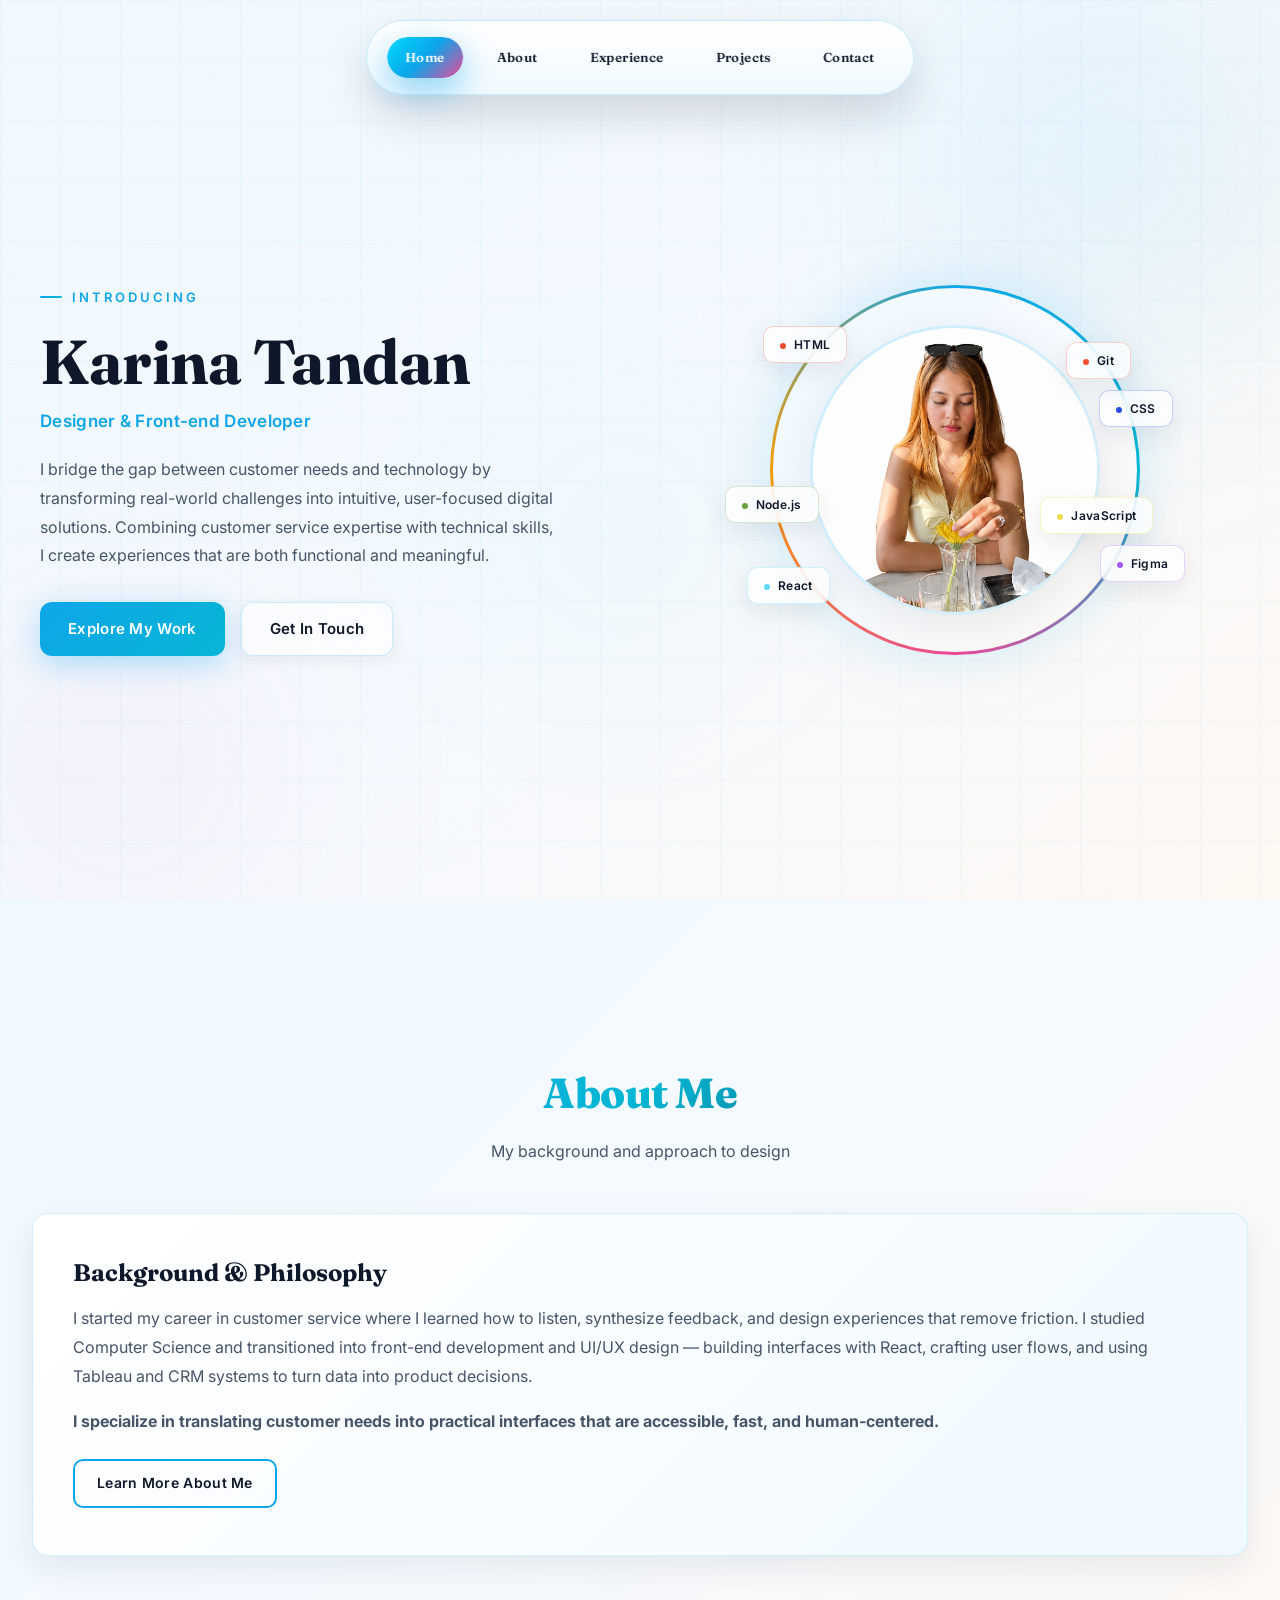
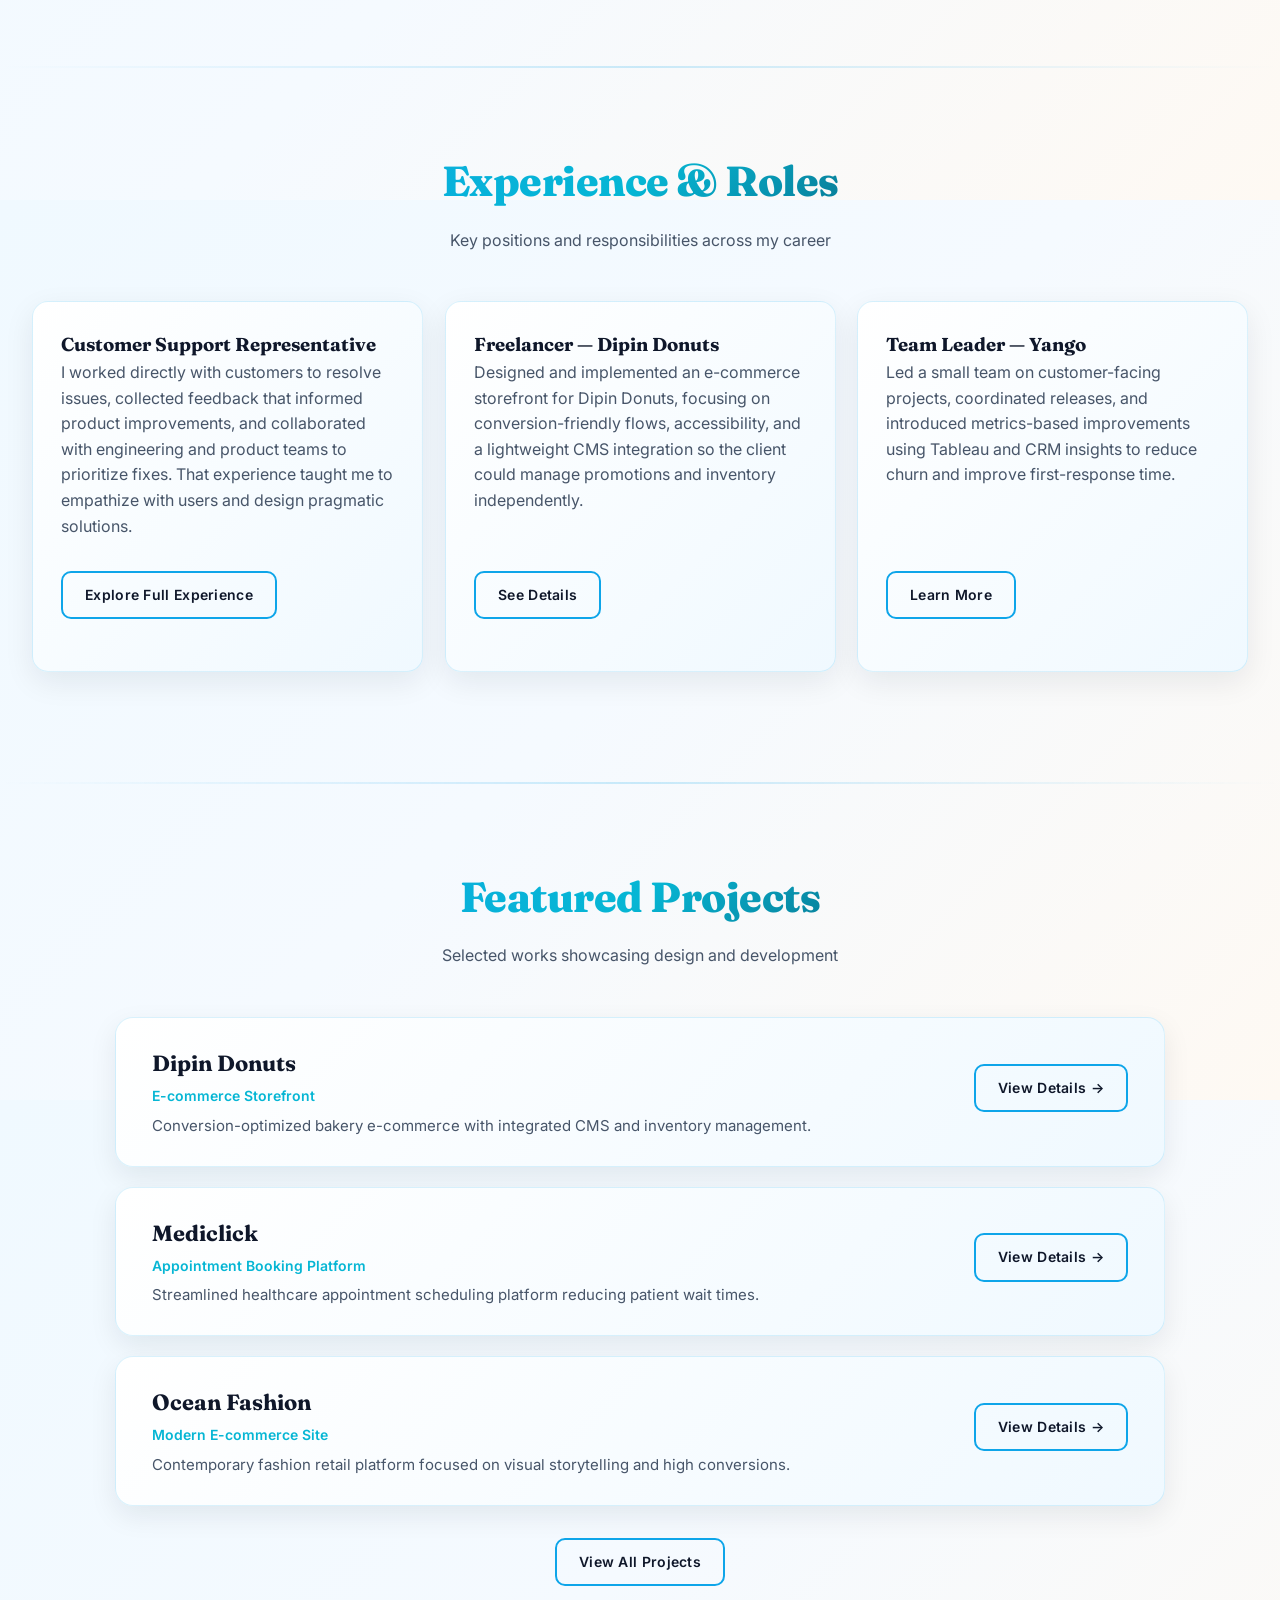
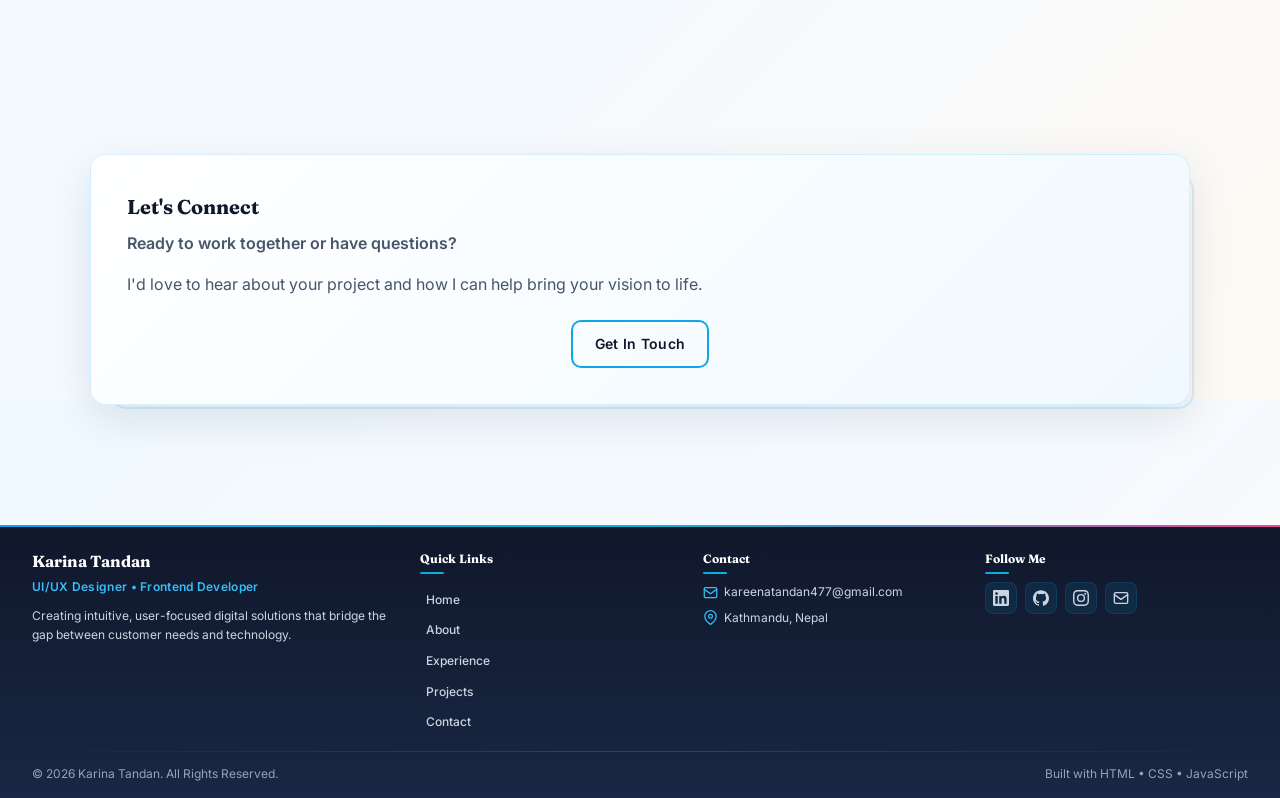
==== commit 42610c1f: "Update portfolio website" ====
--- a/index.html
+++ b/index.html
@@ -3,13 +3,14 @@
 <head>
   <meta charset="utf-8" />
   <meta name="viewport" content="width=device-width,initial-scale=1" />
+  <meta name="description" content="Karina Tandan — UI/UX Designer and Front-End Developer. Portfolio showcasing design, development, and user experience projects." />
   <title>Karina Tandan — Designer & Front-end</title>
+  <link rel="icon" href="data:image/svg+xml,<svg xmlns='http://www.w3.org/2000/svg' viewBox='0 0 32 32'><rect width='32' height='32' rx='6' fill='%230EA5E9'/><text x='16' y='22' font-size='18' text-anchor='middle' fill='white' font-family='Fraunces,serif' font-weight='700'>K</text></svg>">
   <link href="https://fonts.googleapis.com/css2?family=Fraunces:opsz,wght@9..144,600;9..144,700&family=Inter:wght@300;400;600&display=swap" rel="stylesheet">
   <link rel="stylesheet" href="styles/main.css">
   <link rel="stylesheet" href="styles/hero.css">
 </head>
 <body class="page-home">
-  <a href="#main" class="skip-link">Skip to content</a>
   <header class="site-header">
     <nav class="capsule-nav" aria-label="Primary">
       <div class="nav-inner">
@@ -48,7 +49,7 @@
           <div class="profile-card" id="profileCard">
             <div class="profile-ring" aria-hidden="true"></div>
             <div class="profile-image-wrap">
-              <img src="images/image.png" alt="Karina Tandan" class="profile-image" loading="eager">
+              <img src="images/karina-tandan.png" alt="Portrait of Karina Tandan" class="profile-image" loading="eager">
               <div class="profile-image-glow" aria-hidden="true"></div>
             </div>
 
@@ -175,10 +176,10 @@
     </section>
   </main>
 
+
   <button type="button" class="back-to-top" id="backToTop" aria-label="Back to top">
     <svg width="20" height="20" viewBox="0 0 24 24" fill="none" stroke="currentColor" stroke-width="2" stroke-linecap="round" stroke-linejoin="round"><path d="M18 15l-6-6-6 6"/></svg>
   </button>
-
   <footer class="site-footer" role="contentinfo">
     <div class="footer-container">
       <div class="footer-grid">
@@ -218,7 +219,7 @@
             <a href="https://www.linkedin.com/in/karina-tandan-47b593317" target="_blank" rel="noopener noreferrer" class="footer-social-link" aria-label="LinkedIn">
               <svg width="20" height="20" viewBox="0 0 24 24" fill="currentColor"><path d="M20.447 20.452h-3.554v-5.569c0-1.328-.027-3.037-1.852-3.037-1.853 0-2.136 1.445-2.136 2.939v5.667H9.351V9h3.414v1.561h.046c.477-.9 1.637-1.85 3.37-1.85 3.601 0 4.267 2.37 4.267 5.455v6.286zM5.337 7.433a2.062 2.062 0 01-2.063-2.065 2.064 2.064 0 112.063 2.065zm1.782 13.019H3.555V9h3.564v11.452zM22.225 0H1.771C.792 0 0 .774 0 1.729v20.542C0 23.227.792 24 1.771 24h20.451C23.2 24 24 23.227 24 22.271V1.729C24 .774 23.2 0 22.222 0h.003z"/></svg>
             </a>
-            <a href="https://github.com/" target="_blank" rel="noopener noreferrer" class="footer-social-link" aria-label="GitHub">
+            <a href="https://github.com/kareenatandan" target="_blank" rel="noopener noreferrer" class="footer-social-link" aria-label="GitHub">
               <svg width="20" height="20" viewBox="0 0 24 24" fill="currentColor"><path d="M12 .297c-6.63 0-12 5.373-12 12 0 5.303 3.438 9.8 8.205 11.385.6.113.82-.258.82-.577 0-.285-.01-1.04-.015-2.04-3.338.724-4.042-1.61-4.042-1.61C4.422 18.07 3.633 17.7 3.633 17.7c-1.087-.744.084-.729.084-.729 1.205.084 1.838 1.236 1.838 1.236 1.07 1.835 2.809 1.305 3.495.998.108-.776.417-1.305.76-1.605-2.665-.3-5.466-1.332-5.466-5.93 0-1.31.465-2.38 1.235-3.22-.135-.303-.54-1.523.105-3.176 0 0 1.005-.322 3.3 1.23.96-.267 1.98-.399 3-.405 1.02.006 2.04.138 3 .405 2.28-1.552 3.285-1.23 3.285-1.23.645 1.653.24 2.873.12 3.176.765.84 1.23 1.91 1.23 3.22 0 4.61-2.805 5.625-5.475 5.92.42.36.81 1.096.81 2.22 0 1.606-.015 2.896-.015 3.286 0 .315.21.69.825.57C20.565 22.092 24 17.592 24 12.297c0-6.627-5.373-12-12-12"/></svg>
             </a>
             <a href="https://www.instagram.com/karrinnaa.__/" target="_blank" rel="noopener noreferrer" class="footer-social-link" aria-label="Instagram">
@@ -241,4 +242,4 @@
   <script src="scripts/main.js"></script>
   <script src="scripts/hero.js"></script>
 </body>
-</html>
+</html>
--- a/styles/main.css
+++ b/styles/main.css
@@ -3,7 +3,6 @@
   --color-accent: #0EA5E9;
   --color-secondary: #06B6D4;
   --color-accent-2: #EC4899;
-  --color-accent-3: #F59E0B;
   --color-text-heading: #0F172A;
   --color-text-body: #475569;
   --radius-pill: 36px;
@@ -25,7 +24,7 @@
   min-height:100vh;
 }
 
-main{position:relative;width:100%;min-height:100vh;}
+
 
 .bubble-layer{position:absolute;inset:0;pointer-events:none;z-index:0;overflow:hidden}
 .bubble-layer .bubble{position:absolute;border-radius:50%;background:radial-gradient(circle at center,rgba(14,165,233,0.18),rgba(236,72,153,0.12) 48%,transparent 72%);filter:blur(12px);opacity:0.45;transform:translate3d(0,0,0)}
@@ -43,7 +42,7 @@
 p{margin:0 0 1rem}
 
 main{width:100%;min-height:100vh;}
-.container{width:100%;max-width:1350px;margin:80px auto;padding:0 32px}
+.container{width:100%;max-width:1350px;margin:110px auto;padding:0 32px}
 .section-header{text-align:center;margin-bottom:48px}
 .section-header h2{font-size:clamp(28px,4vw,42px);margin-bottom:12px;background:linear-gradient(135deg,#0EA5E9 0%,#06B6D4 50%,#0F172A 100%);-webkit-background-clip:text;-webkit-text-fill-color:transparent;background-clip:text;font-weight:800;letter-spacing:-0.5px}
 .section-header p{font-size:16px;color:var(--color-text-body);max-width:640px;margin:0 auto}
@@ -53,7 +52,7 @@
 /* Capsule Nav */
 .capsule-nav{position:fixed;left:50%;transform:translateX(-50%);top:20px;background:linear-gradient(180deg,rgba(255,255,255,0.98),rgba(240,249,255,0.96));padding:12px 16px;border-radius:50px;box-shadow:0 20px 45px rgba(15,23,42,0.15),inset 0 1px 0 rgba(255,255,255,0.9);z-index:60;backdrop-filter:blur(12px);border:1px solid rgba(14,165,233,0.2)}
 .nav-inner{display:flex;gap:16px;align-items:center;padding:4px}
-.nav-link{display:inline-flex;align-items:center;justify-content:center;padding:10px 18px;border-radius:32px;text-decoration:none;color:var(--color-text-heading);font-weight:600;font-size:14px;transition:all .3s cubic-bezier(.2,.9,.2,1);position:relative;overflow:hidden}
+.nav-link{display:inline-flex;align-items:center;justify-content:center;padding:10px 18px;border-radius:32px;text-decoration:none;color:var(--color-text-heading);font-family:Fraunces,Georgia,serif;font-weight:600;font-size:13px;letter-spacing:0.4px;transition:all .3s cubic-bezier(.2,.9,.2,1);position:relative;overflow:hidden}
 .nav-link::before{content:"";position:absolute;inset:0;background:linear-gradient(135deg,#00D9FF,#0EA5E9,#EC4899);opacity:0;transition:opacity .3s ease;border-radius:32px;z-index:-1}
 .nav-link:hover{color:#fff;transform:translateY(-3px);box-shadow:0 12px 24px rgba(14,165,233,0.35);letter-spacing:0.3px}
 .nav-link:hover::before{opacity:1}
@@ -70,68 +69,68 @@
 .back-to-top svg{width:20px;height:20px;pointer-events:none}
 
 /* Footer */
-.site-footer{background:linear-gradient(180deg,#0F172A 0%,#1a2744 100%);color:#CBD5E1;padding:36px 0 0;margin:0;position:relative;overflow:hidden}
+.site-footer{background:linear-gradient(180deg,#0F172A 0%,#1a2744 100%);color:#CBD5E1;padding:24px 0 0;margin:0;position:relative;overflow:hidden}
 .site-footer::before{content:"";position:absolute;top:0;left:0;right:0;height:2px;background:linear-gradient(90deg,#0EA5E9,#06B6D4,#EC4899,#F59E0B,#0EA5E9);background-size:200% 100%;animation:footerGradient 6s linear infinite}
 @keyframes footerGradient{0%{background-position:0% 50%}100%{background-position:200% 50%}}
 .footer-container{max-width:1350px;margin:0 auto;padding:0 32px}
 
-.footer-grid{display:grid;grid-template-columns:1.4fr 1fr 1fr 1fr;gap:28px;padding-bottom:24px}
+.footer-grid{display:grid;grid-template-columns:1.4fr 1fr 1fr 1fr;gap:20px;padding-bottom:16px}
 
 /* Footer — Brand column */
-.footer-brand .footer-name{font-family:Fraunces,Georgia,serif;font-size:18px;font-weight:700;color:#fff;margin:0 0 4px}
+.footer-brand .footer-name{font-family:Fraunces,Georgia,serif;font-size:16px;font-weight:700;color:#fff;margin:0 0 2px}
 .footer-brand .footer-tagline{font-size:12px;color:var(--color-accent-light);font-weight:600;margin:0 0 10px;letter-spacing:0.3px}
-.footer-brand .footer-desc{font-size:12px;line-height:1.6;color:#94A3B8;margin:0}
+.footer-brand .footer-desc{font-size:12px;line-height:1.6;color:#CBD5E1;margin:0}
 
 /* Footer — Column titles */
-.footer-col-title{font-family:Fraunces,Georgia,serif;font-size:13px;font-weight:700;color:#fff;margin:0 0 12px;position:relative;padding-bottom:8px}
+.footer-col-title{font-family:Fraunces,Georgia,serif;font-size:12px;font-weight:700;color:#fff;margin:0 0 8px;position:relative;padding-bottom:6px}
 .footer-col-title::after{content:"";position:absolute;bottom:0;left:0;width:24px;height:2px;background:linear-gradient(90deg,#0EA5E9,#06B6D4);border-radius:2px}
 
 /* Footer — Quick links */
 .footer-links{list-style:none;margin:0;padding:0}
-.footer-links li{margin-bottom:8px}
-.footer-links a{color:#94A3B8;text-decoration:none;font-size:13px;font-weight:500;display:inline-flex;align-items:center;gap:6px;transition:all .3s cubic-bezier(.2,.9,.2,1);position:relative;padding-left:0}
+.footer-links li{margin-bottom:4px}
+.footer-links a{color:#CBD5E1;text-decoration:none;font-size:12px;font-weight:500;display:inline-flex;align-items:center;gap:6px;transition:all .3s cubic-bezier(.2,.9,.2,1);position:relative;padding-left:0}
 .footer-links a::before{content:"";width:0;height:2px;background:linear-gradient(90deg,#0EA5E9,#06B6D4);border-radius:1px;transition:width .3s cubic-bezier(.2,.9,.2,1);flex-shrink:0}
 .footer-links a:hover{color:#fff;transform:translateX(6px)}
 .footer-links a:hover::before{width:14px}
 
 /* Footer — Contact list */
 .footer-contact-list{list-style:none;margin:0;padding:0}
-.footer-contact-list li{margin-bottom:10px;display:flex;align-items:center;gap:8px;color:#94A3B8;font-size:13px}
+.footer-contact-list li{margin-bottom:6px;display:flex;align-items:center;gap:6px;color:#CBD5E1;font-size:12px}
 .footer-contact-list li svg{width:15px;height:15px;color:var(--color-accent-light);flex-shrink:0}
-.footer-contact-list a{color:#94A3B8;text-decoration:none;transition:color .3s ease}
+.footer-contact-list a{color:#CBD5E1;text-decoration:none;transition:color .3s ease}
 .footer-contact-list a:hover{color:#fff}
 
 /* Footer — Social links */
 .footer-social-links{display:flex;flex-wrap:wrap;gap:8px}
-.footer-social-link{width:36px;height:36px;border-radius:10px;background:rgba(14,165,233,0.1);border:1px solid rgba(14,165,233,0.15);display:flex;align-items:center;justify-content:center;color:#94A3B8;transition:all .3s cubic-bezier(.2,.9,.2,1)}
+.footer-social-link{width:32px;height:32px;border-radius:8px;background:rgba(14,165,233,0.1);border:1px solid rgba(14,165,233,0.15);display:flex;align-items:center;justify-content:center;color:#CBD5E1;transition:all .3s cubic-bezier(.2,.9,.2,1)}
 .footer-social-link svg{width:16px;height:16px;pointer-events:none}
 .footer-social-link:hover{background:linear-gradient(135deg,#0EA5E9,#06B6D4);color:#fff;transform:translateY(-3px);box-shadow:0 6px 16px rgba(14,165,233,0.4);border-color:transparent}
 
 /* Footer — Divider */
-.footer-divider{height:1px;background:linear-gradient(90deg,transparent,rgba(14,165,233,0.3),transparent);margin:0 0 16px}
+.footer-divider{height:1px;background:linear-gradient(90deg,transparent,rgba(14,165,233,0.3),transparent);margin:0 0 12px}
 
 /* Footer — Bottom bar */
-.footer-bottom{display:flex;justify-content:space-between;align-items:center;padding-bottom:20px}
-.footer-bottom p{margin:0;font-size:12px;color:#64748B}
+.footer-bottom{display:flex;justify-content:space-between;align-items:center;padding-bottom:14px}
+.footer-bottom p{margin:0;font-size:12px;color:#94A3B8}
 
 /* Footer — Responsive */
 @media (max-width:900px){
-  .footer-grid{grid-template-columns:1fr 1fr;gap:24px}
+  .footer-grid{grid-template-columns:1fr 1fr;gap:16px}
   .footer-brand{grid-column:1/-1}
-  .site-footer{padding:28px 0 0}
+  .site-footer{padding:20px 0 0}
 }
 
 @media (max-width:600px){
-  .footer-grid{grid-template-columns:1fr;gap:20px}
-  .footer-container{padding:0 20px}
-  .footer-bottom{flex-direction:column;gap:6px;text-align:center}
-  .back-to-top{bottom:24px;right:24px;width:44px;height:44px}
+  .footer-grid{grid-template-columns:1fr;gap:14px}
+  .footer-container{padding:0 16px}
+  .footer-bottom{flex-direction:column;gap:4px;text-align:center}
+  .back-to-top{bottom:20px;right:20px;width:40px;height:40px}
 }
 
 @media (max-width:480px){
-  .site-footer{padding:24px 0 0}
-  .footer-social-links{gap:6px}
-  .footer-social-link{width:32px;height:32px;border-radius:8px}
+  .site-footer{padding:16px 0 0}
+  .footer-social-links{gap:4px}
+  .footer-social-link{width:28px;height:28px;border-radius:6px}
 }
 
 /* Hero — styles moved to hero.css */
@@ -144,9 +143,7 @@
 [data-animate="entry-right"]{opacity:0;transform:translateX(18px)}
 [data-animate].is-visible{opacity:1;transform:none;transition:opacity .6s ease,transform .6s cubic-bezier(.2,.9,.2,1)}
 
-/* About card */
-.card{background:linear-gradient(135deg,#fff 0%,#F0F9FF 100%);padding:36px;border-radius:16px;box-shadow:0 12px 35px rgba(15,23,42,0.08);transition:transform .3s ease,box-shadow .3s ease,background .3s ease;border:1.5px solid rgba(14,165,233,0.15)}
-.card:hover{transform:translateY(-8px);box-shadow:0 24px 55px rgba(14,165,233,0.15);background:linear-gradient(135deg,#FFFFFF 0%,#E0F2FE 100%);border-color:rgba(14,165,233,0.25)}
+
 
 /* Experience cards */
 .exp-grid{display:grid;grid-template-columns:repeat(3,1fr);gap:22px;width:100%}
@@ -162,14 +159,7 @@
 @keyframes slideInFromLeft{from{transform:translateX(-40px) scale(.98);opacity:0}to{transform:none;opacity:1}}
 @keyframes slideInFromRight{from{transform:translateX(40px) scale(.98);opacity:0}to{transform:none;opacity:1}}
 
-/* Projects */
-.projects-row{display:flex;flex-direction:column;gap:24px;max-width:1050px;margin:0 auto}
-.project-box{background:linear-gradient(135deg,#fff 0%,#F0F9FF 100%);padding:32px 36px;border-radius:18px;box-shadow:0 10px 28px rgba(15,23,42,0.08);text-align:left;transition:all .35s cubic-bezier(.2,.9,.2,1);position:relative;overflow:hidden;border:1.5px solid rgba(14,165,233,0.15)}
-.project-box::after{content:"";position:absolute;inset:0;background:radial-gradient(circle at var(--mouse-x,50%) var(--mouse-y,50%),rgba(14,165,233,0.15),transparent 80%);opacity:0;transition:opacity .35s ease;pointer-events:none}
-.project-box:hover{transform:translateY(-6px);box-shadow:0 20px 50px rgba(14,165,233,0.18);background:linear-gradient(135deg,#FFFFFF 0%,#E0F2FE 100%);border-color:rgba(14,165,233,0.25)}
-.project-box:hover::after{opacity:1}
-.project-title{font-size:22px;color:var(--color-text-heading);position:relative;z-index:1;font-family:Fraunces,serif}
-.project-sub{color:var(--color-secondary);font-size:14px;margin-top:6px;position:relative;z-index:1;font-weight:600}
+
 
 /* Contact */
 .contact-wrap{position:relative;display:flex;justify-content:center}
@@ -180,9 +170,6 @@
 
 /* Landing page sections */
 .section-divider{height:2px;background:linear-gradient(90deg,transparent,rgba(14,165,233,0.25),transparent);margin:80px 0;opacity:0.8}
-.section-header{text-align:center;margin-bottom:48px}
-.section-header h2{font-size:clamp(28px,4vw,42px);margin-bottom:12px;background:linear-gradient(135deg,#0EA5E9 0%,#06B6D4 50%,#0F172A 100%);-webkit-background-clip:text;-webkit-text-fill-color:transparent;background-clip:text;font-weight:800;letter-spacing:-0.5px}
-.section-header p{font-size:16px;color:var(--color-text-body);max-width:640px;margin:0 auto}
 
 /* Summary cards grid */
 .summary-grid{display:grid;grid-template-columns:1fr;gap:32px;margin-bottom:40px}
@@ -219,14 +206,8 @@
 .btn:hover::before{transform:scaleX(1)}
 
 /* Reveal animations */
-[data-animate="entry-left"]{opacity:0;transform:translateX(-18px)}
-[data-animate="entry-right"]{opacity:0;transform:translateX(18px)}
 [data-animate="entry-scale"]{opacity:0;transform:scale(0.95)}
 [data-animate].is-visible{opacity:1;transform:none;transition:opacity .6s ease,transform .6s cubic-bezier(.2,.9,.2,1)}
-
-/* Skip link */
-.skip-link{position:absolute;left:12px;top:12px;padding:10px 12px;background:linear-gradient(135deg,#fff,#F0F9FF);color:var(--color-text-heading);border-radius:8px;transform:translateY(-120%);transition:transform .18s ease;z-index:120;border:1.5px solid rgba(14,165,233,0.3);font-weight:600;font-size:13px;box-shadow:0 4px 12px rgba(14,165,233,0.1)}
-.skip-link:focus{transform:translateY(0);box-shadow:0 12px 24px rgba(14,165,233,0.2)}
 
 /* Reduced motion preference */
 @media (prefers-reduced-motion:reduce){
@@ -235,9 +216,8 @@
 
 /* Responsive */
 @media (max-width:900px){
-  .container{margin:70px auto;padding:0 24px}
+  .container{margin:100px auto;padding:0 24px}
   .exp-grid{grid-template-columns:1fr}
-  .projects-row{grid-template-columns:1fr}
   .featured-grid{grid-template-columns:1fr}
   .summary-grid{gap:24px}
   .section-header h2{font-size:28px}
@@ -245,6 +225,7 @@
   .nav-link{padding:8px 14px;font-size:13px}
 }
 @media (max-width:600px){
+  .container{margin:90px auto;padding:0 16px}
   .exp-grid{gap:16px}
   .exp-card{padding:22px;border-radius:14px}
 }
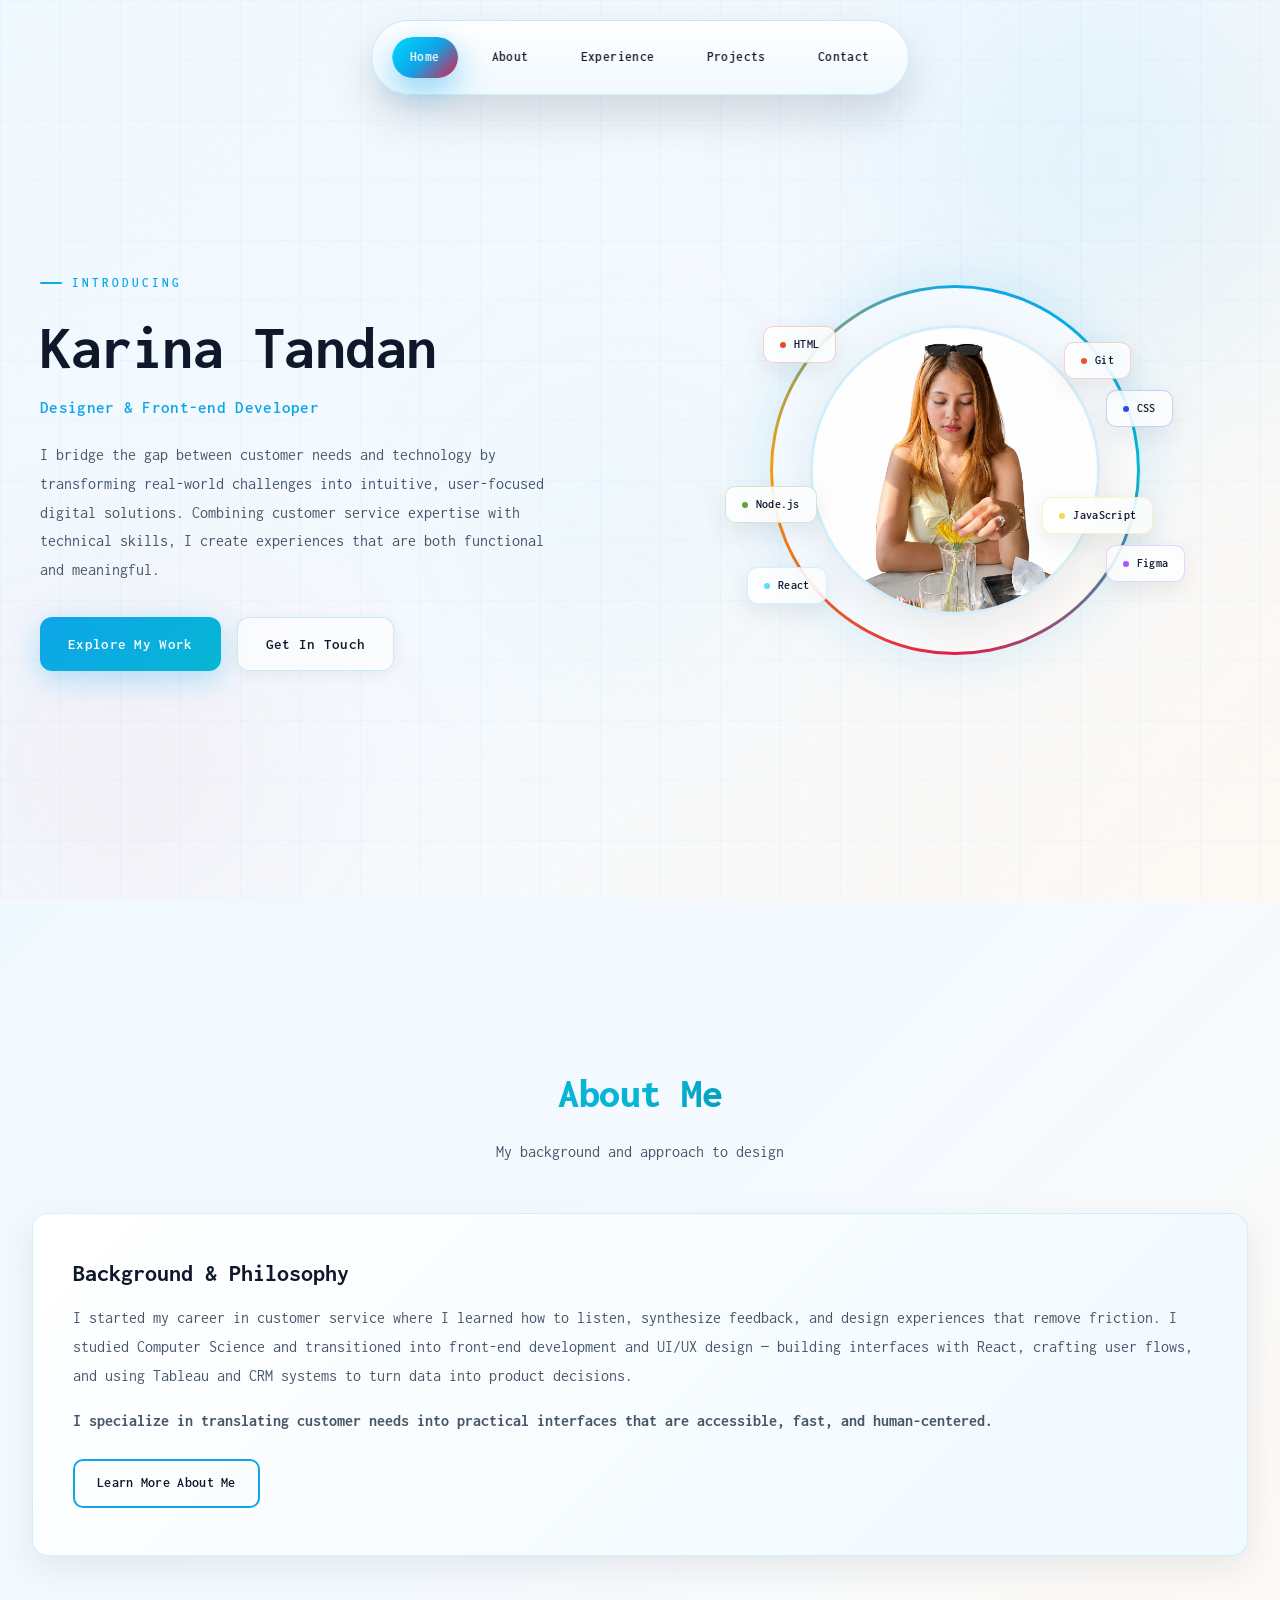
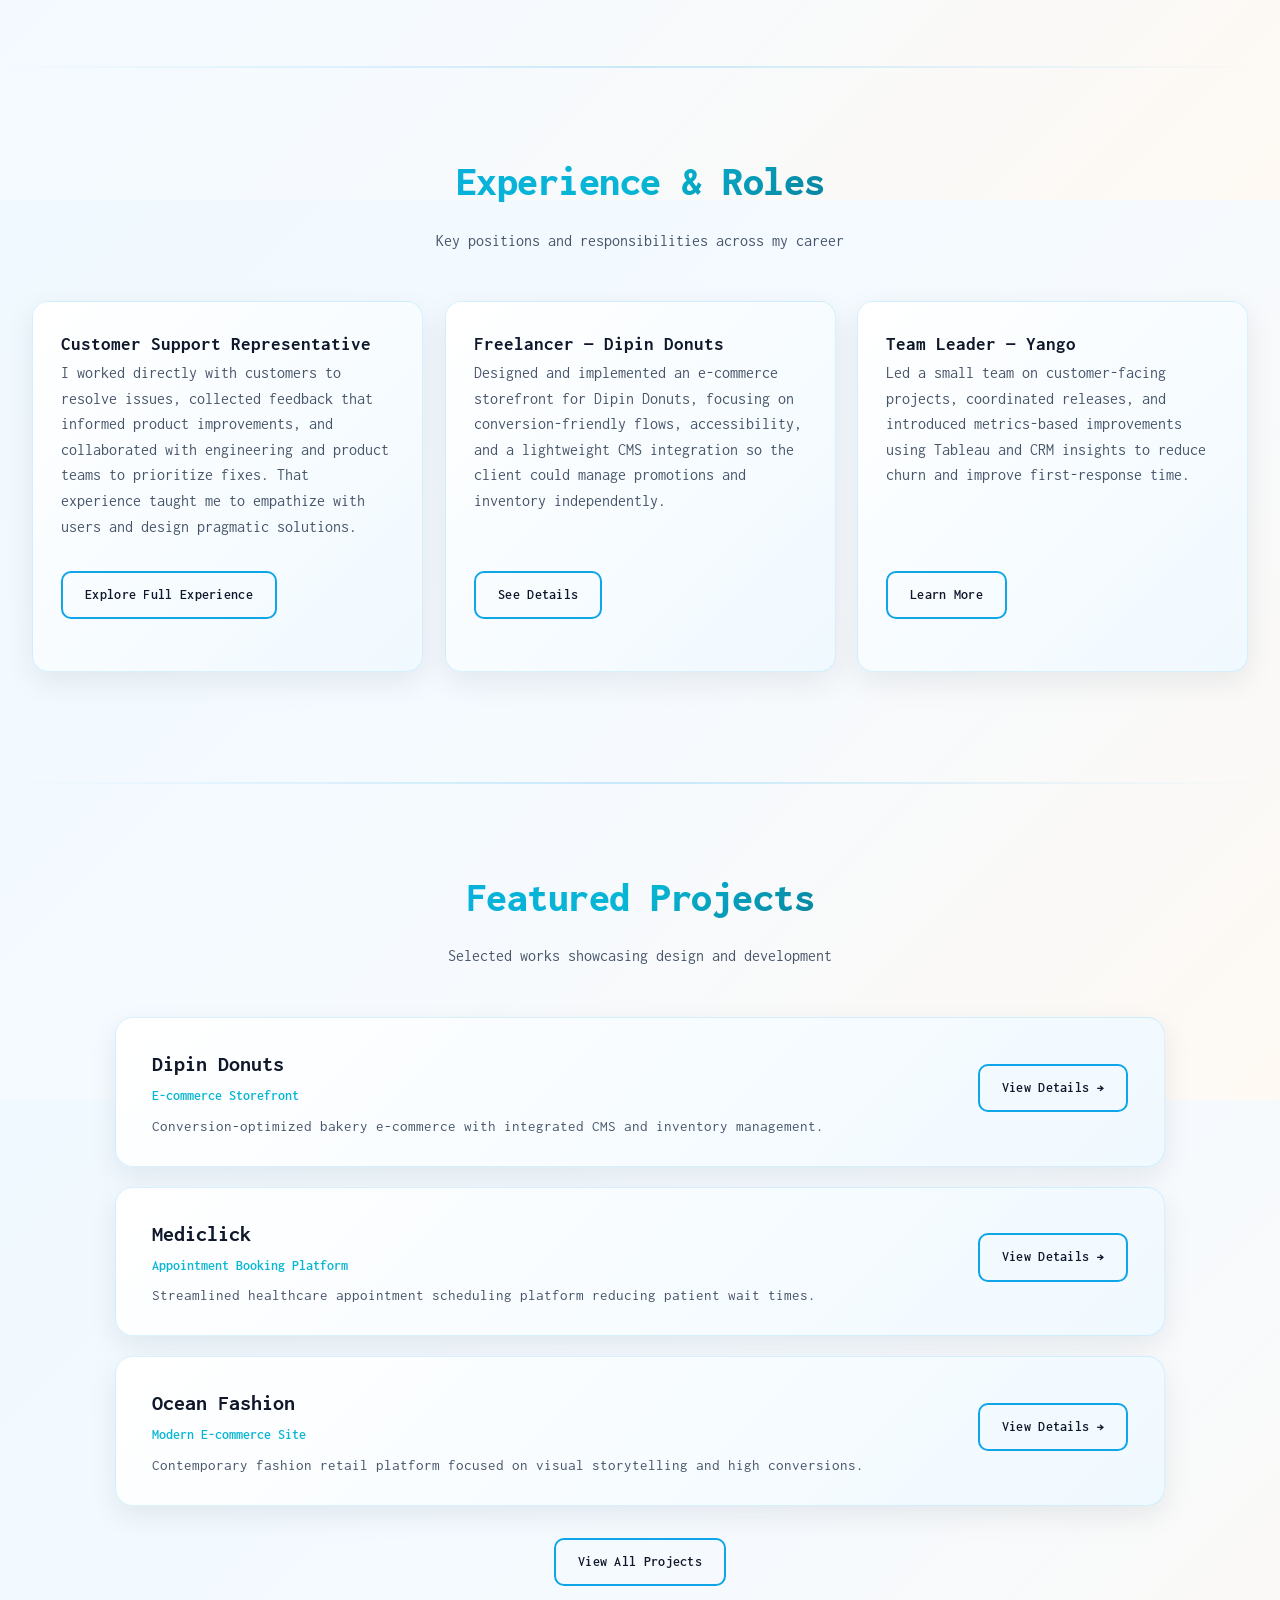
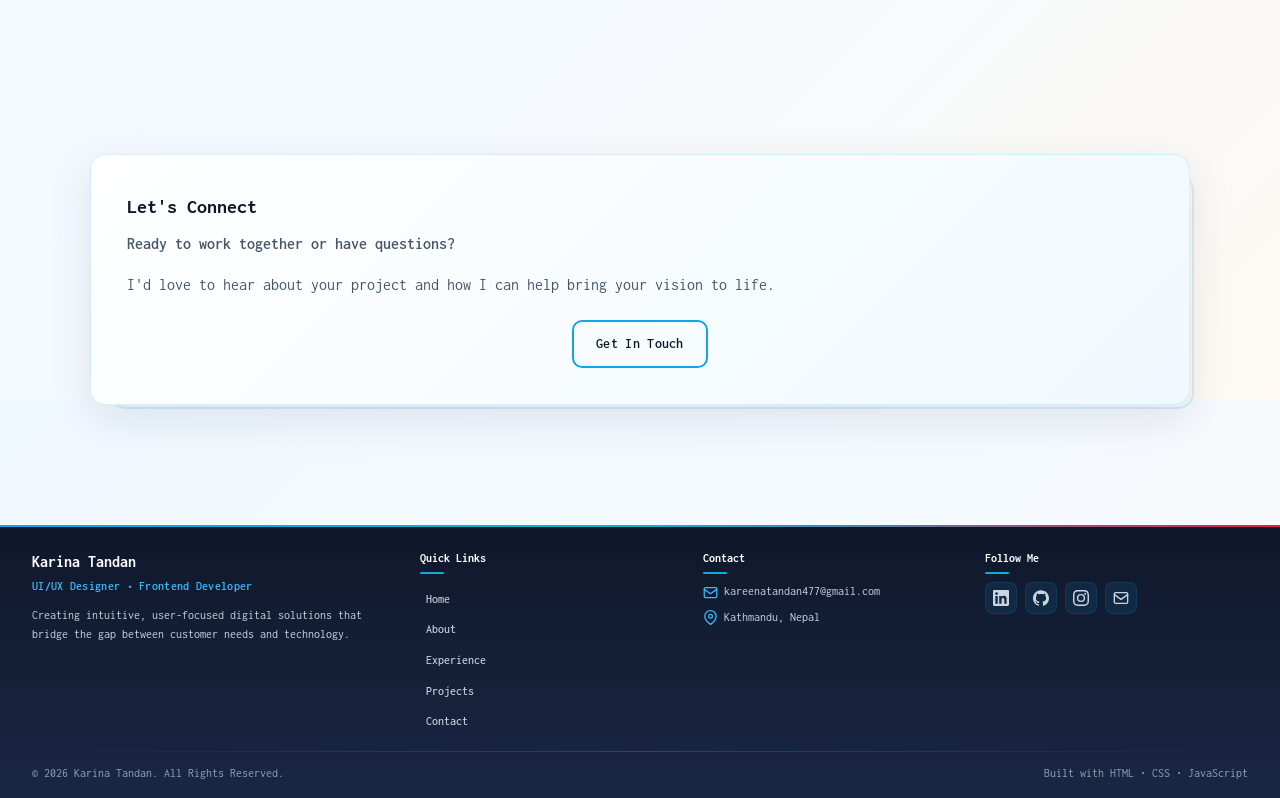
==== commit c5cf925c: "Update portfolio website" ====
--- a/index.html
+++ b/index.html
@@ -5,8 +5,8 @@
   <meta name="viewport" content="width=device-width,initial-scale=1" />
   <meta name="description" content="Karina Tandan — UI/UX Designer and Front-End Developer. Portfolio showcasing design, development, and user experience projects." />
   <title>Karina Tandan — Designer & Front-end</title>
-  <link rel="icon" href="data:image/svg+xml,<svg xmlns='http://www.w3.org/2000/svg' viewBox='0 0 32 32'><rect width='32' height='32' rx='6' fill='%230EA5E9'/><text x='16' y='22' font-size='18' text-anchor='middle' fill='white' font-family='Fraunces,serif' font-weight='700'>K</text></svg>">
-  <link href="https://fonts.googleapis.com/css2?family=Fraunces:opsz,wght@9..144,600;9..144,700&family=Inter:wght@300;400;600&display=swap" rel="stylesheet">
+  <link rel="icon" href="data:image/svg+xml,<svg xmlns='http://www.w3.org/2000/svg' viewBox='0 0 32 32'><rect width='32' height='32' rx='6' fill='%230EA5E9'/><text x='16' y='22' font-size='18' text-anchor='middle' fill='white' font-family='Inconsolata,monospace' font-weight='700'>K</text></svg>">
+  <link href="https://fonts.googleapis.com/css2?family=Inconsolata:wght@300;400;600;700&display=swap" rel="stylesheet">
   <link rel="stylesheet" href="styles/main.css">
   <link rel="stylesheet" href="styles/hero.css">
 </head>
@@ -14,11 +14,26 @@
   <header class="site-header">
     <nav class="capsule-nav" aria-label="Primary">
       <div class="nav-inner">
-        <a href="index.html" class="nav-link active" aria-current="page" title="Home">Home</a>
-        <a href="about.html" class="nav-link" title="About">About</a>
-        <a href="experience.html" class="nav-link" title="Experience">Experience</a>
-        <a href="projects.html" class="nav-link" title="Projects">Projects</a>
-        <a href="contact.html" class="nav-link" title="Contact">Contact</a>
+        <a href="index.html" class="nav-link active" aria-current="page" title="Home">
+  <span class="nav-icon"><svg width="16" height="16" viewBox="0 0 24 24" fill="none" stroke="currentColor" stroke-width="2" stroke-linecap="round" stroke-linejoin="round"><path d="M3 9l9-7 9 7v11a2 2 0 0 1-2 2H5a2 2 0 0 1-2-2z"/><polyline points="9 22 9 12 15 12 15 22"/></svg></span>
+  <span class="nav-label">Home</span>
+</a>
+        <a href="about.html" class="nav-link" title="About">
+  <span class="nav-icon"><svg width="16" height="16" viewBox="0 0 24 24" fill="none" stroke="currentColor" stroke-width="2" stroke-linecap="round" stroke-linejoin="round"><path d="M20 21v-2a4 4 0 0 0-4-4H8a4 4 0 0 0-4 4v2"/><circle cx="12" cy="7" r="4"/></svg></span>
+  <span class="nav-label">About</span>
+</a>
+        <a href="experience.html" class="nav-link" title="Experience">
+  <span class="nav-icon"><svg width="16" height="16" viewBox="0 0 24 24" fill="none" stroke="currentColor" stroke-width="2" stroke-linecap="round" stroke-linejoin="round"><rect x="2" y="7" width="20" height="14" rx="2" ry="2"/><path d="M16 21V5a2 2 0 0 0-2-2h-4a2 2 0 0 0-2 2v16"/></svg></span>
+  <span class="nav-label">Experience</span>
+</a>
+        <a href="projects.html" class="nav-link" title="Projects">
+  <span class="nav-icon"><svg width="16" height="16" viewBox="0 0 24 24" fill="none" stroke="currentColor" stroke-width="2" stroke-linecap="round" stroke-linejoin="round"><path d="M22 19a2 2 0 0 1-2 2H4a2 2 0 0 1-2-2V5a2 2 0 0 1 2-2h5l2 3h9a2 2 0 0 1 2 2z"/></svg></span>
+  <span class="nav-label">Projects</span>
+</a>
+        <a href="contact.html" class="nav-link" title="Contact">
+  <span class="nav-icon"><svg width="16" height="16" viewBox="0 0 24 24" fill="none" stroke="currentColor" stroke-width="2" stroke-linecap="round" stroke-linejoin="round"><path d="M4 4h16c1.1 0 2 .9 2 2v12c0 1.1-.9 2-2 2H4c-1.1 0-2-.9-2-2V6c0-1.1.9-2 2-2z"/><polyline points="22,6 12,13 2,6"/></svg></span>
+  <span class="nav-label">Contact</span>
+</a>
       </div>
     </nav>
   </header>
--- a/styles/main.css
+++ b/styles/main.css
@@ -8,13 +8,17 @@
   --radius-pill: 36px;
   --color-accent-light: #38BDF8;
   --color-accent-dark: #0284C7;
+  --color-cat-dev: #047857;
+  --color-cat-lead: #92400E;
+  --color-cat-support: #7C3AED;
+  --color-accent-warm: #E11D48;
 }
 
 *{box-sizing:border-box}
 html,body{height:100%}
 body{
   margin:0;
-  font-family: Inter, system-ui, -apple-system, "Segoe UI", Roboto, "Helvetica Neue", Arial;
+  font-family: Inconsolata, monospace;
   background:linear-gradient(135deg, #F0F9FF 0%, #F5FAFF 50%, #FEF9F3 100%);
   color: var(--color-text-body);
   -webkit-font-smoothing:antialiased;
@@ -27,7 +31,7 @@
 
 
 .bubble-layer{position:absolute;inset:0;pointer-events:none;z-index:0;overflow:hidden}
-.bubble-layer .bubble{position:absolute;border-radius:50%;background:radial-gradient(circle at center,rgba(14,165,233,0.18),rgba(236,72,153,0.12) 48%,transparent 72%);filter:blur(12px);opacity:0.45;transform:translate3d(0,0,0)}
+.bubble-layer .bubble{position:absolute;border-radius:50%;background:radial-gradient(circle at center,rgba(14,165,233,0.18),rgba(225,29,72,0.1) 48%,transparent 72%);filter:blur(12px);opacity:0.45;transform:translate3d(0,0,0)}
 .bubble-layer .bubble.b1{width:220px;height:220px;top:8%;left:6%;animation:bubbleFloat 18s ease-in-out infinite}
 .bubble-layer .bubble.b2{width:160px;height:160px;top:24%;right:10%;animation:bubbleFloat 22s ease-in-out infinite reverse}
 .bubble-layer .bubble.b3{width:190px;height:190px;bottom:12%;left:16%;animation:bubbleFloat 20s ease-in-out infinite}
@@ -36,7 +40,7 @@
 @keyframes bubbleFloat{0%,100%{transform:translateY(0)}50%{transform:translateY(-18px)}}
 
 /* Typography */
-h1,h2,h3{font-family:Fraunces, Georgia, serif;color:var(--color-text-heading);margin:0}
+h1,h2,h3{font-family:Inconsolata, monospace;color:var(--color-text-heading);margin:0}
 h1{font-size:clamp(28px,5vw,56px);letter-spacing:0.6px}
 h2{font-size:20px}
 p{margin:0 0 1rem}
@@ -52,13 +56,16 @@
 /* Capsule Nav */
 .capsule-nav{position:fixed;left:50%;transform:translateX(-50%);top:20px;background:linear-gradient(180deg,rgba(255,255,255,0.98),rgba(240,249,255,0.96));padding:12px 16px;border-radius:50px;box-shadow:0 20px 45px rgba(15,23,42,0.15),inset 0 1px 0 rgba(255,255,255,0.9);z-index:60;backdrop-filter:blur(12px);border:1px solid rgba(14,165,233,0.2)}
 .nav-inner{display:flex;gap:16px;align-items:center;padding:4px}
-.nav-link{display:inline-flex;align-items:center;justify-content:center;padding:10px 18px;border-radius:32px;text-decoration:none;color:var(--color-text-heading);font-family:Fraunces,Georgia,serif;font-weight:600;font-size:13px;letter-spacing:0.4px;transition:all .3s cubic-bezier(.2,.9,.2,1);position:relative;overflow:hidden}
-.nav-link::before{content:"";position:absolute;inset:0;background:linear-gradient(135deg,#00D9FF,#0EA5E9,#EC4899);opacity:0;transition:opacity .3s ease;border-radius:32px;z-index:-1}
+.nav-link{display:inline-flex;align-items:center;justify-content:center;padding:10px 18px;border-radius:32px;text-decoration:none;color:var(--color-text-heading);font-family:Inconsolata,monospace;font-weight:600;font-size:13px;letter-spacing:0.4px;transition:all .3s cubic-bezier(.2,.9,.2,1);position:relative;overflow:hidden}
+.nav-link::before{content:"";position:absolute;inset:0;background:linear-gradient(135deg,#00D9FF,#0EA5E9,var(--color-accent-warm));opacity:0;transition:opacity .3s ease;border-radius:32px;z-index:-1}
 .nav-link:hover{color:#fff;transform:translateY(-3px);box-shadow:0 12px 24px rgba(14,165,233,0.35);letter-spacing:0.3px}
 .nav-link:hover::before{opacity:1}
 .nav-link:focus{outline:3px solid rgba(14,165,233,0.4);outline-offset:4px}
 .nav-link.active{color:#fff;box-shadow:0 12px 32px rgba(14,165,233,0.45)}
 .nav-link.active::before{opacity:1}
+.nav-icon{display:none}
+.nav-icon svg{width:16px;height:16px;display:block}
+.nav-label{display:inline}
 
 /* Back to Top Button */
 .back-to-top{position:fixed;bottom:32px;right:32px;width:48px;height:48px;border-radius:50%;background:linear-gradient(135deg,#0EA5E9,#06B6D4);color:#fff;border:none;cursor:pointer;display:flex;align-items:center;justify-content:center;box-shadow:0 8px 24px rgba(14,165,233,0.4);opacity:0;visibility:hidden;transform:translateY(16px);transition:all .35s cubic-bezier(.2,.9,.2,1);z-index:100}
@@ -66,23 +73,24 @@
 .back-to-top:hover{transform:translateY(-4px);box-shadow:0 12px 32px rgba(14,165,233,0.5)}
 .back-to-top:active{transform:translateY(-2px)}
 .back-to-top:focus-visible{outline:3px solid rgba(14,165,233,0.5);outline-offset:4px}
-.back-to-top svg{width:20px;height:20px;pointer-events:none}
+.back-to-top svg{width:20px;height:20px;pointer-events:none;transition:transform .2s ease-out}
+.back-to-top:hover svg{transform:translateY(-2px)}
 
 /* Footer */
 .site-footer{background:linear-gradient(180deg,#0F172A 0%,#1a2744 100%);color:#CBD5E1;padding:24px 0 0;margin:0;position:relative;overflow:hidden}
-.site-footer::before{content:"";position:absolute;top:0;left:0;right:0;height:2px;background:linear-gradient(90deg,#0EA5E9,#06B6D4,#EC4899,#F59E0B,#0EA5E9);background-size:200% 100%;animation:footerGradient 6s linear infinite}
+.site-footer::before{content:"";position:absolute;top:0;left:0;right:0;height:2px;background:linear-gradient(90deg,#0EA5E9,#06B6D4,var(--color-accent-warm),#F59E0B,#0EA5E9);background-size:200% 100%;animation:footerGradient 6s linear infinite}
 @keyframes footerGradient{0%{background-position:0% 50%}100%{background-position:200% 50%}}
 .footer-container{max-width:1350px;margin:0 auto;padding:0 32px}
 
 .footer-grid{display:grid;grid-template-columns:1.4fr 1fr 1fr 1fr;gap:20px;padding-bottom:16px}
 
 /* Footer — Brand column */
-.footer-brand .footer-name{font-family:Fraunces,Georgia,serif;font-size:16px;font-weight:700;color:#fff;margin:0 0 2px}
+.footer-brand .footer-name{font-family:Inconsolata,monospace;font-size:16px;font-weight:700;color:#fff;margin:0 0 2px}
 .footer-brand .footer-tagline{font-size:12px;color:var(--color-accent-light);font-weight:600;margin:0 0 10px;letter-spacing:0.3px}
 .footer-brand .footer-desc{font-size:12px;line-height:1.6;color:#CBD5E1;margin:0}
 
 /* Footer — Column titles */
-.footer-col-title{font-family:Fraunces,Georgia,serif;font-size:12px;font-weight:700;color:#fff;margin:0 0 8px;position:relative;padding-bottom:6px}
+.footer-col-title{font-family:Inconsolata,monospace;font-size:12px;font-weight:700;color:#fff;margin:0 0 8px;position:relative;padding-bottom:6px}
 .footer-col-title::after{content:"";position:absolute;bottom:0;left:0;width:24px;height:2px;background:linear-gradient(90deg,#0EA5E9,#06B6D4);border-radius:2px}
 
 /* Footer — Quick links */
@@ -159,6 +167,19 @@
 @keyframes slideInFromLeft{from{transform:translateX(-40px) scale(.98);opacity:0}to{transform:none;opacity:1}}
 @keyframes slideInFromRight{from{transform:translateX(40px) scale(.98);opacity:0}to{transform:none;opacity:1}}
 
+/* Stagger reveal delays */
+.exp-grid > .exp-card:nth-child(1),
+.featured-grid > .featured-item:nth-child(1) { transition-delay: 0.05s; }
+.exp-grid > .exp-card:nth-child(2),
+.featured-grid > .featured-item:nth-child(2) { transition-delay: 0.1s; }
+.exp-grid > .exp-card:nth-child(3),
+.featured-grid > .featured-item:nth-child(3) { transition-delay: 0.15s; }
+.summary-grid > .summary-card:nth-child(1) { transition-delay: 0.05s; }
+
+/* Social icon nudge */
+.footer-social-link svg{transition:transform .2s ease-out}
+.footer-social-link:hover svg{transform:translateY(-2px)}
+
 
 
 /* Contact */
@@ -185,11 +206,11 @@
 /* Featured items stacked layout */
 .featured-grid{display:flex;flex-direction:column;gap:20px;max-width:1050px;margin:0 auto}
 .featured-item{background:linear-gradient(135deg,#fff 0%,#F0F9FF 100%);padding:28px 36px;border-radius:18px;text-align:left;box-shadow:0 10px 28px rgba(15,23,42,0.08);transition:all .35s cubic-bezier(.2,.9,.2,1);border:1.5px solid rgba(14,165,233,0.15);position:relative;display:flex;align-items:center;justify-content:space-between;gap:28px}
-.featured-item::before{content:"";position:absolute;top:0;left:0;bottom:0;width:5px;background:linear-gradient(180deg,#00D9FF,#0EA5E9,#EC4899);transform:scaleY(0);transform-origin:center;transition:transform .35s ease;border-radius:4px 0 0 4px}
+.featured-item::before{content:"";position:absolute;top:0;left:0;bottom:0;width:5px;background:linear-gradient(180deg,#00D9FF,#0EA5E9,var(--color-accent-warm));transform:scaleY(0);transform-origin:center;transition:transform .35s ease;border-radius:4px 0 0 4px}
 .featured-item:hover::before{transform:scaleY(1)}
-.featured-item:hover{transform:translateX(6px);box-shadow:0 18px 45px rgba(14,165,233,0.18);background:linear-gradient(135deg,#FFFFFF 0%,#E0F2FE 100%);border-color:rgba(14,165,233,0.25)}
+.featured-item:hover{transform:translateX(6px) translateY(-3px);box-shadow:0 18px 45px rgba(14,165,233,0.18);background:linear-gradient(135deg,#FFFFFF 0%,#E0F2FE 100%);border-color:rgba(14,165,233,0.25)}
 .featured-item-content{flex:1}
-.featured-item h4{font-size:22px;margin:0 0 4px;color:var(--color-text-heading);font-weight:700;font-family:Fraunces,serif}
+.featured-item h4{font-size:22px;margin:0 0 4px;color:var(--color-text-heading);font-weight:700;font-family:Inconsolata,monospace}
 .featured-type{color:var(--color-secondary);font-size:14px;font-weight:600;margin:0 0 6px}
 .featured-desc{font-size:15px;color:var(--color-text-body);margin:0;line-height:1.6}
 .featured-item-action{flex-shrink:0}
@@ -201,7 +222,7 @@
 
 /* Button enhanced */
 .btn{display:inline-block;padding:11px 22px;border-radius:10px;background:transparent;border:2px solid var(--color-accent);color:var(--color-text-heading);text-decoration:none;font-weight:600;transition:all .3s cubic-bezier(.2,.9,.2,1);position:relative;overflow:hidden;font-size:14px;letter-spacing:0.3px}
-.btn::before{content:"";position:absolute;inset:0;background:linear-gradient(135deg,#00D9FF,#0EA5E9,#EC4899);transform:scaleX(0);transform-origin:left;transition:transform .3s ease;z-index:-1;border-radius:8px}
+.btn::before{content:"";position:absolute;inset:0;background:linear-gradient(135deg,#00D9FF,#0EA5E9,var(--color-accent-warm));transform:scaleX(0);transform-origin:left;transition:transform .3s ease;z-index:-1;border-radius:8px}
 .btn:hover{color:#fff;border-color:var(--color-accent);box-shadow:0 8px 20px rgba(14,165,233,0.4);transform:translateY(-3px);font-weight:700}
 .btn:hover::before{transform:scaleX(1)}
 
@@ -211,7 +232,7 @@
 
 /* Reduced motion preference */
 @media (prefers-reduced-motion:reduce){
-  *{animation-duration:0.001ms !important;animation-iteration-count:1 !important;transition-duration:0.001ms !important}
+  *{animation-duration:0.001ms !important;animation-iteration-count:1 !important;transition-duration:0.001ms !important;transition-delay:0s !important}
 }
 
 /* Responsive */
@@ -231,7 +252,10 @@
 }
 
 @media (max-width:600px){
-  .capsule-nav{width:calc(100% - 24px);top:12px;padding:8px 10px}
+  .capsule-nav{width:calc(100% - 24px);bottom:16px;top:auto;padding:8px 10px}
   .nav-inner{justify-content:space-around;gap:4px}
-  .nav-link{padding:6px 10px;font-size:12px}
-}
+  .nav-link{padding:8px;font-size:12px}
+  .nav-icon{display:inline-flex;align-items:center;justify-content:center;pointer-events:none}
+  .nav-icon svg{width:18px;height:18px}
+  .nav-label{display:none}
+}
--- a/styles/hero.css
+++ b/styles/hero.css
@@ -8,7 +8,7 @@
   --hero-bg: linear-gradient(135deg, #F0F9FF 0%, #F5FAFF 50%, #FEF9F3 100%);
   --hero-accent: #0EA5E9;
   --hero-secondary: #06B6D4;
-  --hero-pink: #EC4899;
+  --hero-pink: #E11D48;
   --hero-amber: #F59E0B;
   --hero-text-heading: #0F172A;
   --hero-text-body: #475569;
@@ -67,7 +67,7 @@
   height: 450px;
   bottom: -10%;
   left: -8%;
-  background: radial-gradient(circle, rgba(236, 72, 153, 0.08) 0%, transparent 70%);
+  background: radial-gradient(circle, rgba(225, 29, 72, 0.08) 0%, transparent 70%);
   animation: heroGlowFloat 18s ease-in-out infinite reverse;
 }
 
@@ -156,7 +156,7 @@
 
 /* Main heading */
 .hero-name {
-  font-family: Fraunces, Georgia, serif;
+  font-family: Inconsolata, monospace;
   font-size: clamp(38px, 5vw, 62px);
   font-weight: 700;
   color: var(--hero-text-heading);
@@ -539,10 +539,16 @@
 
 @media (max-width: 1024px) {
   .hero-container {
-    grid-template-columns: 1fr;
+    display: flex;
+    flex-direction: column;
     text-align: center;
     gap: 50px;
     padding: 120px 0 40px;
+  }
+
+  .hero-visual {
+    order: -1;
+    justify-content: center;
   }
 
   .hero-content {
@@ -564,10 +570,6 @@
   }
 
   .hero-cta-group {
-    justify-content: center;
-  }
-
-  .hero-visual {
     justify-content: center;
   }
 }
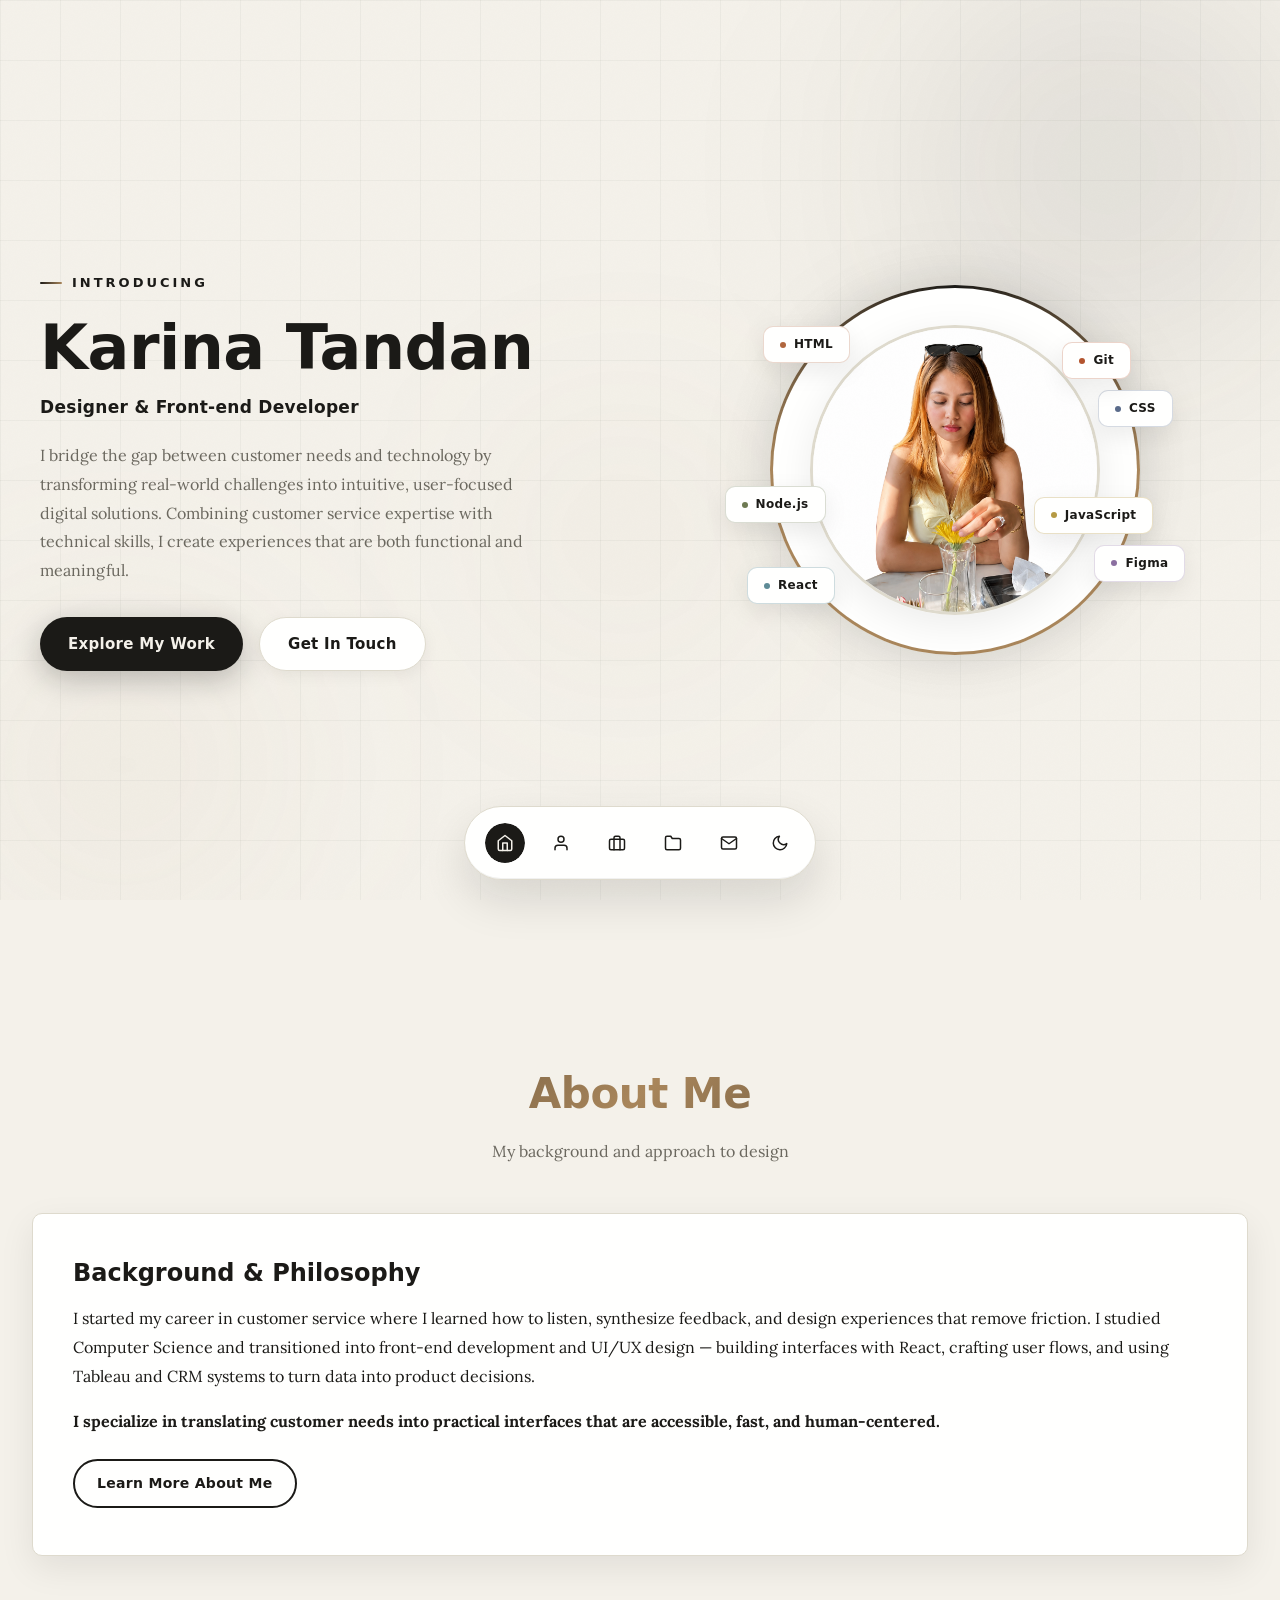
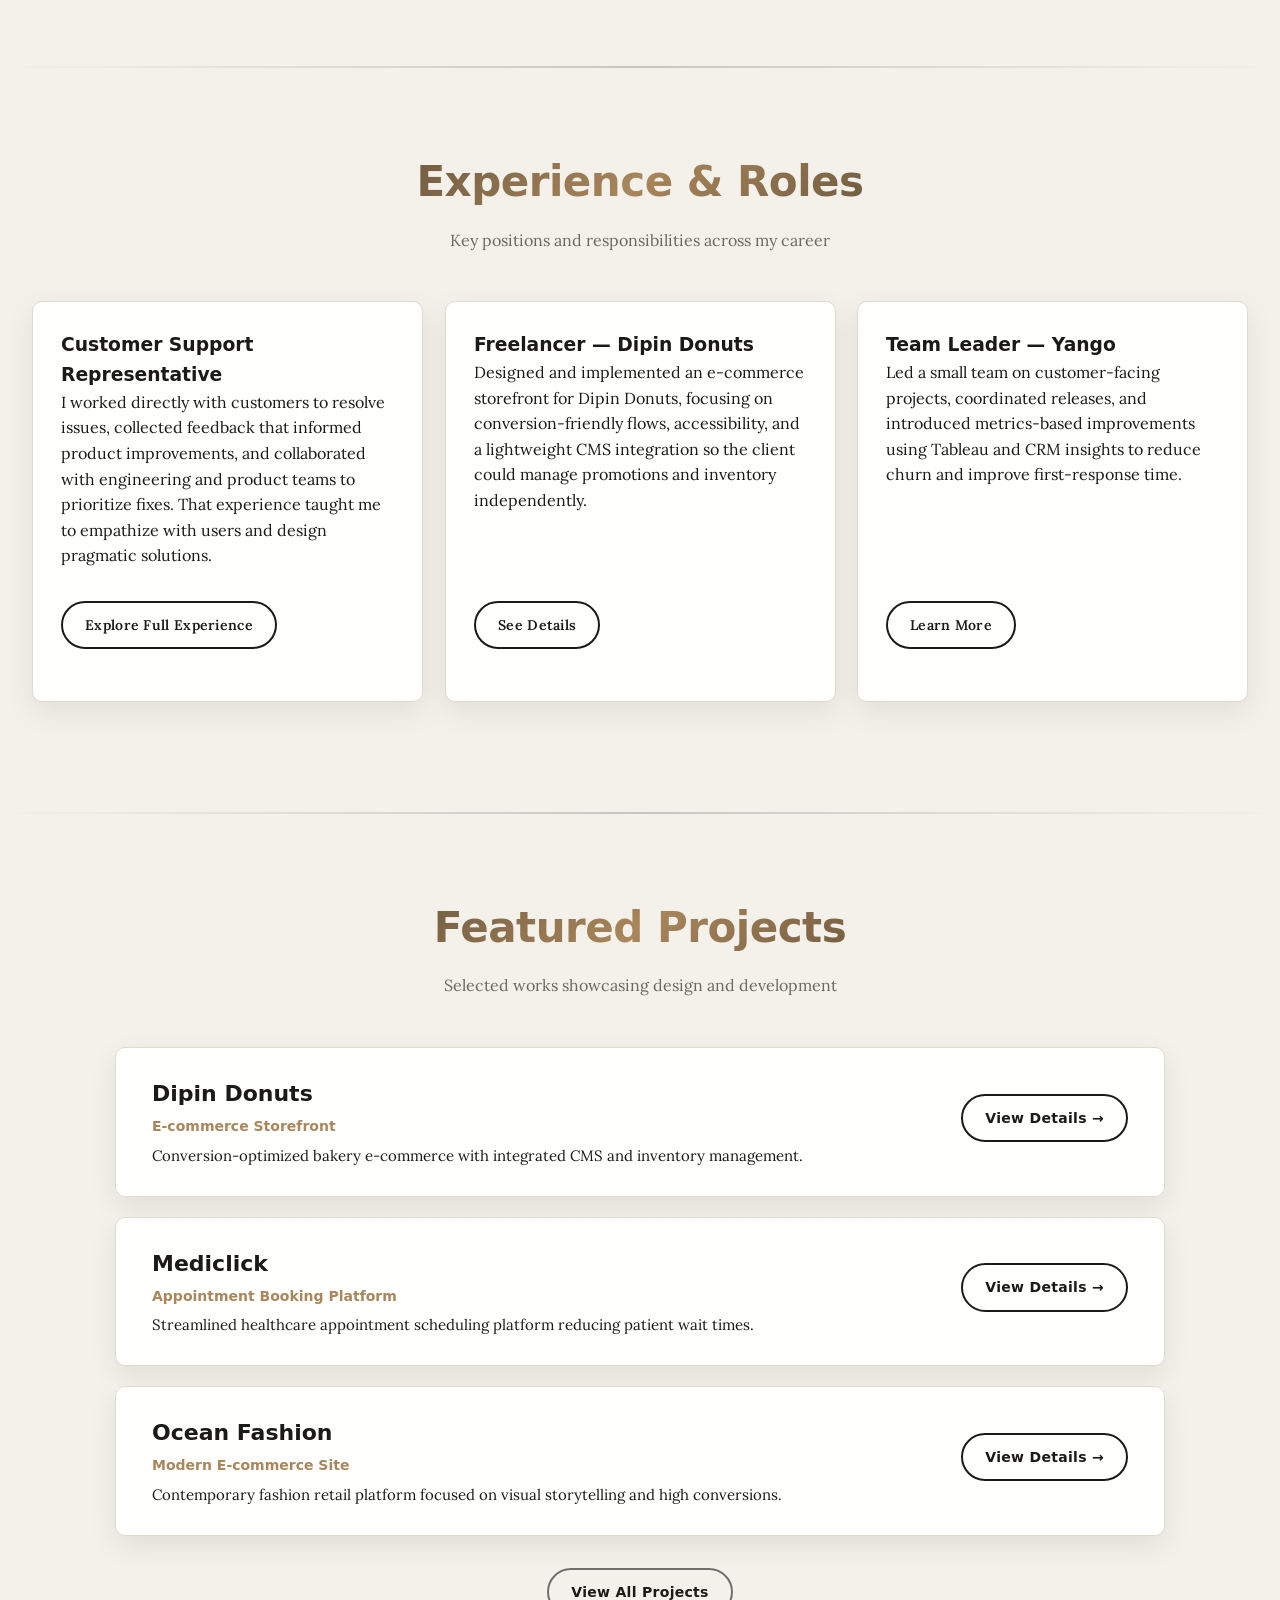
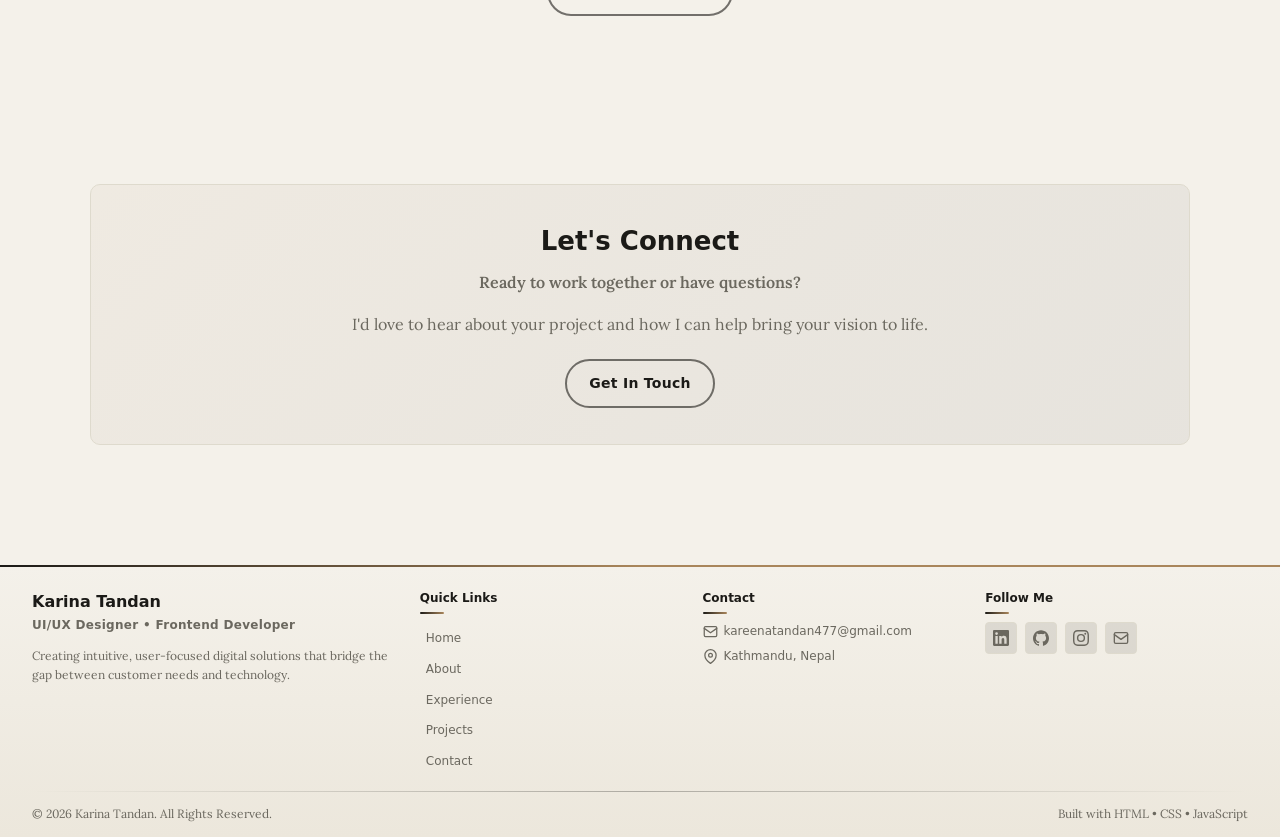
==== commit 318cd1dd: "Update all website pages" ====
--- a/index.html
+++ b/index.html
@@ -5,8 +5,12 @@
   <meta name="viewport" content="width=device-width,initial-scale=1" />
   <meta name="description" content="Karina Tandan — UI/UX Designer and Front-End Developer. Portfolio showcasing design, development, and user experience projects." />
   <title>Karina Tandan — Designer & Front-end</title>
-  <link rel="icon" href="data:image/svg+xml,<svg xmlns='http://www.w3.org/2000/svg' viewBox='0 0 32 32'><rect width='32' height='32' rx='6' fill='%230EA5E9'/><text x='16' y='22' font-size='18' text-anchor='middle' fill='white' font-family='Inconsolata,monospace' font-weight='700'>K</text></svg>">
-  <link href="https://fonts.googleapis.com/css2?family=Inconsolata:wght@300;400;600;700&display=swap" rel="stylesheet">
+  <script>document.documentElement.setAttribute('data-theme', localStorage.getItem('theme') || 'light');</script>
+  <link rel="stylesheet" href="styles/theme.css">
+  <link rel="icon" href="data:image/svg+xml,<svg xmlns='http://www.w3.org/2000/svg' viewBox='0 0 32 32'><rect width='32' height='32' rx='6' fill='%23111111'/><text x='16' y='22' font-size='18' text-anchor='middle' fill='white' font-family='Inconsolata,monospace' font-weight='700'>K</text></svg>">
+  <link href="https://api.fontshare.com/v2/css?f[]=general-sans@300,400,500,600,700&display=swap" rel="stylesheet">
+  <link rel="preconnect" href="https://fonts.googleapis.com">
+  <link href="https://fonts.googleapis.com/css2?family=Lora:ital,wght@0,400;0,500;1,400&display=swap" rel="stylesheet">
   <link rel="stylesheet" href="styles/main.css">
   <link rel="stylesheet" href="styles/hero.css">
 </head>
@@ -34,6 +38,9 @@
   <span class="nav-icon"><svg width="16" height="16" viewBox="0 0 24 24" fill="none" stroke="currentColor" stroke-width="2" stroke-linecap="round" stroke-linejoin="round"><path d="M4 4h16c1.1 0 2 .9 2 2v12c0 1.1-.9 2-2 2H4c-1.1 0-2-.9-2-2V6c0-1.1.9-2 2-2z"/><polyline points="22,6 12,13 2,6"/></svg></span>
   <span class="nav-label">Contact</span>
 </a>
+        <button id="theme-toggle" aria-label="Toggle dark mode" class="theme-toggle">
+          <svg width="18" height="18" viewBox="0 0 24 24" fill="none" stroke="currentColor" stroke-width="2" stroke-linecap="round" stroke-linejoin="round" aria-hidden="true"><path d="M21 12.79A9 9 0 1 1 11.21 3 7 7 0 0 0 21 12.79z"/></svg>
+        </button>
       </div>
     </nav>
   </header>
@@ -192,9 +199,6 @@
   </main>
 
 
-  <button type="button" class="back-to-top" id="backToTop" aria-label="Back to top">
-    <svg width="20" height="20" viewBox="0 0 24 24" fill="none" stroke="currentColor" stroke-width="2" stroke-linecap="round" stroke-linejoin="round"><path d="M18 15l-6-6-6 6"/></svg>
-  </button>
   <footer class="site-footer" role="contentinfo">
     <div class="footer-container">
       <div class="footer-grid">
@@ -256,5 +260,6 @@
 
   <script src="scripts/main.js"></script>
   <script src="scripts/hero.js"></script>
+  <script src="scripts/theme.js"></script>
 </body>
 </html>
--- a/styles/theme.css
+++ b/styles/theme.css
@@ -0,0 +1,92 @@
+/* ================================================================
+   THEME — Light / Dark variables + shared toggle styles
+   Loaded first in <head> (after the no-flash init script).
+   ================================================================ */
+
+:root {
+  --bg: #F4F1EA;
+  --bg-soft: #ECE7DC;
+  --ink: #1B1A17;
+  --ink-soft: #6B685F;
+  --line: #DEDACD;
+  --accent: #A9865B;
+  --accent-soft: #E7DCC6;
+  --card: #FFFFFE;
+  color-scheme: light;
+}
+
+[data-theme="dark"] {
+  --bg: #1A1815;
+  --bg-soft: #242019;
+  --ink: #F4F1EA;
+  --ink-soft: #A8A296;
+  --line: #3A362E;
+  --accent: #C9A876;
+  --accent-soft: #3A3226;
+  --card: #211E19;
+  color-scheme: dark;
+}
+
+/* Legacy tokens used across main.css / hero.css / inline styles,
+   remapped so dark mode applies everywhere. */
+:root,
+[data-theme="dark"] {
+  --color-bg: var(--bg);
+  --color-card: var(--card);
+  --color-text: var(--ink);
+  --color-text-heading: var(--ink);
+  --color-text-body: var(--ink);
+  --color-accent: var(--ink);
+  --color-accent-dark: var(--ink);
+  --color-accent-2: var(--accent);
+  --color-accent-light: var(--accent-soft);
+  --color-accent-warm: var(--accent);
+  --color-secondary: var(--accent);
+  --color-border: var(--line);
+  --color-cat-dev: var(--accent);
+  --color-cat-lead: var(--accent);
+  --color-cat-support: var(--accent);
+  --color-success: var(--accent);
+  --color-error: #B3542E;
+}
+
+body {
+  background: var(--bg);
+  color: var(--ink);
+  transition: background 0.3s ease, color 0.3s ease;
+}
+
+/* ================================================================
+   Theme toggle
+   ================================================================ */
+.theme-toggle {
+  background: none;
+  border: none;
+  cursor: pointer;
+  padding: 6px;
+  display: inline-flex;
+  align-items: center;
+  justify-content: center;
+  line-height: 0;
+  color: var(--ink);
+  border-radius: 50%;
+  transition: color 0.3s ease, transform 0.3s ease;
+}
+.theme-toggle svg {
+  width: 18px;
+  height: 18px;
+  pointer-events: none;
+}
+.theme-toggle:hover {
+  transform: rotate(-12deg) scale(1.12);
+}
+
+/* ================================================================
+   Dark-mode overrides for a few fixed-color bits
+   ================================================================ */
+[data-theme="dark"] .form-message.success {
+  color: #8FA96A;
+}
+[data-theme="dark"] .form-message.error {
+  color: #E08A76;
+}
--- a/styles/main.css
+++ b/styles/main.css
@@ -1,25 +1,15 @@
 :root{
-  --color-bg: linear-gradient(135deg, #F0F9FF 0%, #F5FAFF 50%, #FEF9F3 100%);
-  --color-accent: #0EA5E9;
-  --color-secondary: #06B6D4;
-  --color-accent-2: #EC4899;
-  --color-text-heading: #0F172A;
-  --color-text-body: #475569;
   --radius-pill: 36px;
-  --color-accent-light: #38BDF8;
-  --color-accent-dark: #0284C7;
-  --color-cat-dev: #047857;
-  --color-cat-lead: #92400E;
-  --color-cat-support: #7C3AED;
-  --color-accent-warm: #E11D48;
+  --font-heading: 'General Sans','Space Grotesk',system-ui,sans-serif;
+  --font-body: 'General Sans',system-ui,sans-serif;
 }
 
 *{box-sizing:border-box}
 html,body{height:100%}
 body{
   margin:0;
-  font-family: Inconsolata, monospace;
-  background:linear-gradient(135deg, #F0F9FF 0%, #F5FAFF 50%, #FEF9F3 100%);
+  font-family: var(--font-body);
+  background:var(--color-bg);
   color: var(--color-text-body);
   -webkit-font-smoothing:antialiased;
   -moz-osx-font-smoothing:grayscale;
@@ -31,7 +21,7 @@
 
 
 .bubble-layer{position:absolute;inset:0;pointer-events:none;z-index:0;overflow:hidden}
-.bubble-layer .bubble{position:absolute;border-radius:50%;background:radial-gradient(circle at center,rgba(14,165,233,0.18),rgba(225,29,72,0.1) 48%,transparent 72%);filter:blur(12px);opacity:0.45;transform:translate3d(0,0,0)}
+.bubble-layer .bubble{position:absolute;border-radius:50%;background:radial-gradient(circle at center,color-mix(in srgb,var(--ink) 18%,transparent),color-mix(in srgb,var(--accent) 10%,transparent) 48%,transparent 72%);filter:blur(12px);opacity:0.45;transform:translate3d(0,0,0)}
 .bubble-layer .bubble.b1{width:220px;height:220px;top:8%;left:6%;animation:bubbleFloat 18s ease-in-out infinite}
 .bubble-layer .bubble.b2{width:160px;height:160px;top:24%;right:10%;animation:bubbleFloat 22s ease-in-out infinite reverse}
 .bubble-layer .bubble.b3{width:190px;height:190px;bottom:12%;left:16%;animation:bubbleFloat 20s ease-in-out infinite}
@@ -40,86 +30,83 @@
 @keyframes bubbleFloat{0%,100%{transform:translateY(0)}50%{transform:translateY(-18px)}}
 
 /* Typography */
-h1,h2,h3{font-family:Inconsolata, monospace;color:var(--color-text-heading);margin:0}
+h1,h2,h3{font-family:var(--font-heading);color:var(--color-text-heading);margin:0}
 h1{font-size:clamp(28px,5vw,56px);letter-spacing:0.6px}
 h2{font-size:20px}
 p{margin:0 0 1rem}
+p, .tl-points li, .impact-list li{font-family:'Lora',Georgia,serif;font-weight:400}
+.hero-role,.featured-type,.proj-type,.impact-title,.tl-company,.footer-tagline,.hint,.filter-label,.icebreaker-label,.contact-socials-label,.social-card-name,.skills-header p{font-family:var(--font-body)}
 
 main{width:100%;min-height:100vh;}
 .container{width:100%;max-width:1350px;margin:110px auto;padding:0 32px}
 .section-header{text-align:center;margin-bottom:48px}
-.section-header h2{font-size:clamp(28px,4vw,42px);margin-bottom:12px;background:linear-gradient(135deg,#0EA5E9 0%,#06B6D4 50%,#0F172A 100%);-webkit-background-clip:text;-webkit-text-fill-color:transparent;background-clip:text;font-weight:800;letter-spacing:-0.5px}
-.section-header p{font-size:16px;color:var(--color-text-body);max-width:640px;margin:0 auto}
+.section-header h2{font-size:clamp(28px,4vw,42px);margin-bottom:12px;  background:linear-gradient(135deg,var(--ink) 0%,var(--accent) 50%,var(--ink) 100%);-webkit-background-clip:text;-webkit-text-fill-color:transparent;background-clip:text;font-weight:800;letter-spacing:-0.5px}
+.section-header p{font-size:16px;color:var(--ink-soft);max-width:640px;margin:0 auto}
 .section-action{margin-top:32px;text-align:center}
+.section-action .btn{color:var(--ink);border-color:color-mix(in srgb,var(--ink) 60%,transparent)}
+.section-action .btn:hover{color:var(--bg);border-color:var(--color-accent)}
 .button-row{display:flex;justify-content:center;gap:16px;margin-top:22px}
 
 /* Capsule Nav */
-.capsule-nav{position:fixed;left:50%;transform:translateX(-50%);top:20px;background:linear-gradient(180deg,rgba(255,255,255,0.98),rgba(240,249,255,0.96));padding:12px 16px;border-radius:50px;box-shadow:0 20px 45px rgba(15,23,42,0.15),inset 0 1px 0 rgba(255,255,255,0.9);z-index:60;backdrop-filter:blur(12px);border:1px solid rgba(14,165,233,0.2)}
+.capsule-nav{position:fixed;left:50%;transform:translateX(-50%);bottom:20px;background:var(--color-card);padding:12px 16px;border-radius:50px;box-shadow:0 20px 45px rgba(17,17,17,0.12),inset 0 -1px 0 rgba(17,17,17,0.06);z-index:60;backdrop-filter:blur(12px);border:1px solid var(--line)}
 .nav-inner{display:flex;gap:16px;align-items:center;padding:4px}
-.nav-link{display:inline-flex;align-items:center;justify-content:center;padding:10px 18px;border-radius:32px;text-decoration:none;color:var(--color-text-heading);font-family:Inconsolata,monospace;font-weight:600;font-size:13px;letter-spacing:0.4px;transition:all .3s cubic-bezier(.2,.9,.2,1);position:relative;overflow:hidden}
-.nav-link::before{content:"";position:absolute;inset:0;background:linear-gradient(135deg,#00D9FF,#0EA5E9,var(--color-accent-warm));opacity:0;transition:opacity .3s ease;border-radius:32px;z-index:-1}
-.nav-link:hover{color:#fff;transform:translateY(-3px);box-shadow:0 12px 24px rgba(14,165,233,0.35);letter-spacing:0.3px}
+.nav-link{display:inline-flex;align-items:center;justify-content:center;padding:10px;border-radius:50%;text-decoration:none;color:var(--color-text-heading);font-family:var(--font-heading);font-weight:600;font-size:13px;letter-spacing:0.4px;transition:all .25s ease;position:relative;overflow:hidden;width:40px;height:40px}
+.nav-link::before{content:"";position:absolute;inset:0;background:var(--color-accent);opacity:0;transition:opacity .25s ease;border-radius:50%;z-index:-1}
+.nav-link:hover{color:var(--bg)}
 .nav-link:hover::before{opacity:1}
-.nav-link:focus{outline:3px solid rgba(14,165,233,0.4);outline-offset:4px}
-.nav-link.active{color:#fff;box-shadow:0 12px 32px rgba(14,165,233,0.45)}
+.nav-link:focus{outline:3px solid color-mix(in srgb,var(--ink) 40%,transparent);outline-offset:4px}
+.nav-link.active{color:var(--bg)}
 .nav-link.active::before{opacity:1}
-.nav-icon{display:none}
-.nav-icon svg{width:16px;height:16px;display:block}
-.nav-label{display:inline}
-
-/* Back to Top Button */
-.back-to-top{position:fixed;bottom:32px;right:32px;width:48px;height:48px;border-radius:50%;background:linear-gradient(135deg,#0EA5E9,#06B6D4);color:#fff;border:none;cursor:pointer;display:flex;align-items:center;justify-content:center;box-shadow:0 8px 24px rgba(14,165,233,0.4);opacity:0;visibility:hidden;transform:translateY(16px);transition:all .35s cubic-bezier(.2,.9,.2,1);z-index:100}
-.back-to-top.is-visible{opacity:1;visibility:visible;transform:translateY(0)}
-.back-to-top:hover{transform:translateY(-4px);box-shadow:0 12px 32px rgba(14,165,233,0.5)}
-.back-to-top:active{transform:translateY(-2px)}
-.back-to-top:focus-visible{outline:3px solid rgba(14,165,233,0.5);outline-offset:4px}
-.back-to-top svg{width:20px;height:20px;pointer-events:none;transition:transform .2s ease-out}
-.back-to-top:hover svg{transform:translateY(-2px)}
+.nav-icon{display:inline-flex;align-items:center;justify-content:center;pointer-events:none}
+.nav-icon svg{width:18px;height:18px;display:block}
+.nav-label{display:none}
+
+/* Back to Top Button removed */
 
 /* Footer */
-.site-footer{background:linear-gradient(180deg,#0F172A 0%,#1a2744 100%);color:#CBD5E1;padding:24px 0 0;margin:0;position:relative;overflow:hidden}
-.site-footer::before{content:"";position:absolute;top:0;left:0;right:0;height:2px;background:linear-gradient(90deg,#0EA5E9,#06B6D4,var(--color-accent-warm),#F59E0B,#0EA5E9);background-size:200% 100%;animation:footerGradient 6s linear infinite}
+.site-footer{background:linear-gradient(180deg,var(--bg) 0%,var(--bg-soft) 100%);color:var(--ink-soft);padding:24px 0 0;margin:0;position:relative;overflow:hidden}
+.site-footer::before{content:"";position:absolute;top:0;left:0;right:0;height:2px;background:linear-gradient(90deg,var(--ink),var(--accent),var(--accent),var(--accent),var(--ink));background-size:200% 100%;animation:footerGradient 6s linear infinite}
 @keyframes footerGradient{0%{background-position:0% 50%}100%{background-position:200% 50%}}
 .footer-container{max-width:1350px;margin:0 auto;padding:0 32px}
 
 .footer-grid{display:grid;grid-template-columns:1.4fr 1fr 1fr 1fr;gap:20px;padding-bottom:16px}
 
 /* Footer — Brand column */
-.footer-brand .footer-name{font-family:Inconsolata,monospace;font-size:16px;font-weight:700;color:#fff;margin:0 0 2px}
-.footer-brand .footer-tagline{font-size:12px;color:var(--color-accent-light);font-weight:600;margin:0 0 10px;letter-spacing:0.3px}
-.footer-brand .footer-desc{font-size:12px;line-height:1.6;color:#CBD5E1;margin:0}
+.footer-brand .footer-name{font-family:var(--font-heading);font-size:16px;font-weight:700;color:var(--ink);margin:0 0 2px}
+.footer-brand .footer-tagline{font-size:12px;color:var(--ink-soft);font-weight:600;margin:0 0 10px;letter-spacing:0.3px}
+.footer-brand .footer-desc{font-size:12px;line-height:1.6;color:var(--ink-soft);margin:0}
 
 /* Footer — Column titles */
-.footer-col-title{font-family:Inconsolata,monospace;font-size:12px;font-weight:700;color:#fff;margin:0 0 8px;position:relative;padding-bottom:6px}
-.footer-col-title::after{content:"";position:absolute;bottom:0;left:0;width:24px;height:2px;background:linear-gradient(90deg,#0EA5E9,#06B6D4);border-radius:2px}
+.footer-col-title{font-family:var(--font-heading);font-size:12px;font-weight:700;color:var(--ink);margin:0 0 8px;position:relative;padding-bottom:6px}
+.footer-col-title::after{content:"";position:absolute;bottom:0;left:0;width:24px;height:2px;background:linear-gradient(90deg,var(--ink),var(--accent));border-radius:2px}
 
 /* Footer — Quick links */
 .footer-links{list-style:none;margin:0;padding:0}
 .footer-links li{margin-bottom:4px}
-.footer-links a{color:#CBD5E1;text-decoration:none;font-size:12px;font-weight:500;display:inline-flex;align-items:center;gap:6px;transition:all .3s cubic-bezier(.2,.9,.2,1);position:relative;padding-left:0}
-.footer-links a::before{content:"";width:0;height:2px;background:linear-gradient(90deg,#0EA5E9,#06B6D4);border-radius:1px;transition:width .3s cubic-bezier(.2,.9,.2,1);flex-shrink:0}
-.footer-links a:hover{color:#fff;transform:translateX(6px)}
+.footer-links a{color:var(--ink-soft);text-decoration:none;font-size:12px;font-weight:500;display:inline-flex;align-items:center;gap:6px;transition:all .3s cubic-bezier(.2,.9,.2,1);position:relative;padding-left:0}
+.footer-links a::before{content:"";width:0;height:2px;background:linear-gradient(90deg,var(--ink),var(--accent));border-radius:1px;transition:width .3s cubic-bezier(.2,.9,.2,1);flex-shrink:0}
+.footer-links a:hover{color:var(--ink);transform:translateX(6px)}
 .footer-links a:hover::before{width:14px}
 
 /* Footer — Contact list */
 .footer-contact-list{list-style:none;margin:0;padding:0}
-.footer-contact-list li{margin-bottom:6px;display:flex;align-items:center;gap:6px;color:#CBD5E1;font-size:12px}
-.footer-contact-list li svg{width:15px;height:15px;color:var(--color-accent-light);flex-shrink:0}
-.footer-contact-list a{color:#CBD5E1;text-decoration:none;transition:color .3s ease}
-.footer-contact-list a:hover{color:#fff}
+.footer-contact-list li{margin-bottom:6px;display:flex;align-items:center;gap:6px;color:var(--ink-soft);font-size:12px}
+.footer-contact-list li svg{width:15px;height:15px;color:var(--ink-soft);flex-shrink:0}
+.footer-contact-list a{color:var(--ink-soft);text-decoration:none;transition:color .3s ease}
+.footer-contact-list a:hover{color:var(--ink)}
 
 /* Footer — Social links */
 .footer-social-links{display:flex;flex-wrap:wrap;gap:8px}
-.footer-social-link{width:32px;height:32px;border-radius:8px;background:rgba(14,165,233,0.1);border:1px solid rgba(14,165,233,0.15);display:flex;align-items:center;justify-content:center;color:#CBD5E1;transition:all .3s cubic-bezier(.2,.9,.2,1)}
+.footer-social-link{width:32px;height:32px;border-radius:4px;background:color-mix(in srgb,var(--ink) 10%,transparent);border:1px solid var(--line);display:flex;align-items:center;justify-content:center;color:var(--ink-soft);transition:all .3s cubic-bezier(.2,.9,.2,1)}
 .footer-social-link svg{width:16px;height:16px;pointer-events:none}
-.footer-social-link:hover{background:linear-gradient(135deg,#0EA5E9,#06B6D4);color:#fff;transform:translateY(-3px);box-shadow:0 6px 16px rgba(14,165,233,0.4);border-color:transparent}
+.footer-social-link:hover{background:var(--color-accent);color:var(--bg);transform:translateY(-3px);box-shadow:0 6px 16px rgba(17,17,17,0.4);border-color:transparent}
 
 /* Footer — Divider */
-.footer-divider{height:1px;background:linear-gradient(90deg,transparent,rgba(14,165,233,0.3),transparent);margin:0 0 12px}
+.footer-divider{height:1px;background:linear-gradient(90deg,transparent,color-mix(in srgb,var(--ink) 30%,transparent),transparent);margin:0 0 12px}
 
 /* Footer — Bottom bar */
 .footer-bottom{display:flex;justify-content:space-between;align-items:center;padding-bottom:14px}
-.footer-bottom p{margin:0;font-size:12px;color:#94A3B8}
+.footer-bottom p{margin:0;font-size:12px;color:var(--ink-soft)}
 
 /* Footer — Responsive */
 @media (max-width:900px){
@@ -132,13 +119,12 @@
   .footer-grid{grid-template-columns:1fr;gap:14px}
   .footer-container{padding:0 16px}
   .footer-bottom{flex-direction:column;gap:4px;text-align:center}
-  .back-to-top{bottom:20px;right:20px;width:40px;height:40px}
 }
 
 @media (max-width:480px){
   .site-footer{padding:16px 0 0}
   .footer-social-links{gap:4px}
-  .footer-social-link{width:28px;height:28px;border-radius:6px}
+  .footer-social-link{width:28px;height:28px;border-radius:4px}
 }
 
 /* Hero — styles moved to hero.css */
@@ -155,14 +141,14 @@
 
 /* Experience cards */
 .exp-grid{display:grid;grid-template-columns:repeat(3,1fr);gap:22px;width:100%}
-.exp-card{background:linear-gradient(135deg,#fff 0%,#F0F9FF 100%);padding:28px;border-radius:16px;text-align:left;box-shadow:0 10px 30px rgba(15,23,42,0.08);opacity:0;transition:all .35s cubic-bezier(.2,.9,.2,1);border:1.5px solid rgba(14,165,233,0.15);position:relative;overflow:hidden;display:flex;flex-direction:column}
+.exp-card{background:var(--color-card);padding:28px;border-radius:10px;text-align:left;box-shadow:0 10px 30px rgba(17,17,17,0.08);opacity:0;transition:all .35s cubic-bezier(.2,.9,.2,1);border:1.5px solid var(--line);position:relative;overflow:hidden;display:flex;flex-direction:column}
 .exp-card > p:last-of-type{margin-top:auto;padding-top:16px}
-.exp-card::before{content:"";position:absolute;top:0;left:-100%;width:100%;height:100%;background:linear-gradient(90deg,transparent,rgba(14,165,233,0.15),transparent);transition:left .6s ease;z-index:0}
+.exp-card::before{content:"";position:absolute;top:0;left:-100%;width:100%;height:100%;background:linear-gradient(90deg,transparent,color-mix(in srgb,var(--ink) 15%,transparent),transparent);transition:left .6s ease;z-index:0}
 .exp-card:hover::before{left:100%}
 .exp-card.is-visible{opacity:1}
 .exp-card[data-direction="left"].is-visible{animation:slideInFromLeft .7s both}
 .exp-card[data-direction="right"].is-visible{animation:slideInFromRight .7s both}
-.exp-card:hover{transform:perspective(900px) rotateX(5deg) rotateY(-5deg) translateY(-10px);box-shadow:0 20px 50px rgba(14,165,233,0.2);background:linear-gradient(135deg,#FFFFFF 0%,#E0F2FE 100%);border-color:rgba(14,165,233,0.25)}
+.exp-card:hover{transform:perspective(900px) rotateX(5deg) rotateY(-5deg) translateY(-10px);box-shadow:0 20px 50px rgba(17,17,17,0.2);background:var(--color-card);border-color:var(--line)}
 
 @keyframes slideInFromLeft{from{transform:translateX(-40px) scale(.98);opacity:0}to{transform:none;opacity:1}}
 @keyframes slideInFromRight{from{transform:translateX(40px) scale(.98);opacity:0}to{transform:none;opacity:1}}
@@ -185,19 +171,22 @@
 /* Contact */
 .contact-wrap{position:relative;display:flex;justify-content:center}
 .contact-frame{position:relative;width:100%;max-width:1100px}
-.contact-frame::before{content:"";position:absolute;inset:8px;background:transparent;border-radius:16px;border:2px solid rgba(14,165,233,0.15);transform:translate(12px,12px);z-index:0}
-.contact-card{position:relative;background:linear-gradient(135deg,#fff 0%,#F0F9FF 100%);padding:36px;border-radius:16px;box-shadow:0 14px 45px rgba(15,23,42,0.1);z-index:1;border:1.5px solid rgba(14,165,233,0.15);transition:all .3s ease}
-.contact-card:hover{box-shadow:0 24px 60px rgba(14,165,233,0.15);border-color:rgba(14,165,233,0.25);background:linear-gradient(135deg,#FFFFFF 0%,#E0F2FE 100%)}
+.contact-card{position:relative;background:linear-gradient(135deg,color-mix(in srgb,var(--accent) 6%,transparent),color-mix(in srgb,var(--ink) 6%,transparent));padding:36px;border-radius:10px;box-shadow:none;z-index:1;border:1.5px solid var(--line);transition:all .3s ease;text-align:center}
+.contact-card:hover{box-shadow:none;border-color:var(--line);background:linear-gradient(135deg,color-mix(in srgb,var(--accent) 6%,transparent),color-mix(in srgb,var(--ink) 6%,transparent))}
+.contact-card h2{font-family:var(--font-heading);color:var(--ink);font-size:26px;margin-bottom:8px}
+.contact-card p{color:var(--ink-soft)}
+.contact-card .btn{color:var(--ink);border-color:color-mix(in srgb,var(--ink) 60%,transparent)}
+.contact-card .btn:hover{color:var(--bg);border-color:var(--color-accent)}
 
 /* Landing page sections */
-.section-divider{height:2px;background:linear-gradient(90deg,transparent,rgba(14,165,233,0.25),transparent);margin:80px 0;opacity:0.8}
+.section-divider{height:2px;background:linear-gradient(90deg,transparent,color-mix(in srgb,var(--ink) 25%,transparent),transparent);margin:80px 0;opacity:0.8}
 
 /* Summary cards grid */
 .summary-grid{display:grid;grid-template-columns:1fr;gap:32px;margin-bottom:40px}
-.summary-card{background:linear-gradient(135deg,#fff 0%,#F0F9FF 100%);padding:40px;border-radius:16px;box-shadow:0 12px 35px rgba(15,23,42,0.08);transition:all .35s cubic-bezier(.2,.9,.2,1);border:1.5px solid rgba(14,165,233,0.15);position:relative;overflow:hidden}
-.summary-card::before{content:"";position:absolute;top:-50%;right:-50%;width:300px;height:300px;background:radial-gradient(circle,rgba(14,165,233,0.12),transparent);border-radius:50%;transition:all .8s ease;opacity:0}
+.summary-card{background:var(--color-card);padding:40px;border-radius:10px;box-shadow:0 12px 35px rgba(17,17,17,0.08);transition:all .35s cubic-bezier(.2,.9,.2,1);border:1.5px solid var(--line);position:relative;overflow:hidden}
+.summary-card::before{content:"";position:absolute;top:-50%;right:-50%;width:300px;height:300px;background:radial-gradient(circle,color-mix(in srgb,var(--ink) 12%,transparent),transparent);border-radius:50%;transition:all .8s ease;opacity:0}
 .summary-card:hover::before{top:-20%;right:-20%;opacity:1}
-.summary-card:hover{transform:translateY(-10px);box-shadow:0 24px 60px rgba(14,165,233,0.15);background:linear-gradient(135deg,#FFFFFF 0%,#E0F2FE 100%);border-color:rgba(14,165,233,0.25)}
+.summary-card:hover{transform:translateY(-10px);box-shadow:0 24px 60px rgba(17,17,17,0.15);background:var(--color-card);border-color:var(--line)}
 .summary-content{position:relative;z-index:1}
 .summary-card h3{font-size:24px;margin-bottom:12px;color:var(--color-text-heading)}
 .summary-card p{color:var(--color-text-body);line-height:1.8;margin:0 0 16px}
@@ -205,12 +194,12 @@
 
 /* Featured items stacked layout */
 .featured-grid{display:flex;flex-direction:column;gap:20px;max-width:1050px;margin:0 auto}
-.featured-item{background:linear-gradient(135deg,#fff 0%,#F0F9FF 100%);padding:28px 36px;border-radius:18px;text-align:left;box-shadow:0 10px 28px rgba(15,23,42,0.08);transition:all .35s cubic-bezier(.2,.9,.2,1);border:1.5px solid rgba(14,165,233,0.15);position:relative;display:flex;align-items:center;justify-content:space-between;gap:28px}
-.featured-item::before{content:"";position:absolute;top:0;left:0;bottom:0;width:5px;background:linear-gradient(180deg,#00D9FF,#0EA5E9,var(--color-accent-warm));transform:scaleY(0);transform-origin:center;transition:transform .35s ease;border-radius:4px 0 0 4px}
+.featured-item{background:var(--color-card);padding:28px 36px;border-radius:10px;text-align:left;box-shadow:0 10px 28px rgba(17,17,17,0.08);transition:all .35s cubic-bezier(.2,.9,.2,1);border:1.5px solid var(--line);position:relative;display:flex;align-items:center;justify-content:space-between;gap:28px}
+.featured-item::before{content:"";position:absolute;top:0;left:0;bottom:0;width:5px;background:linear-gradient(180deg,var(--ink),var(--ink),var(--accent));transform:scaleY(0);transform-origin:center;transition:transform .35s ease;border-radius:4px 0 0 4px}
 .featured-item:hover::before{transform:scaleY(1)}
-.featured-item:hover{transform:translateX(6px) translateY(-3px);box-shadow:0 18px 45px rgba(14,165,233,0.18);background:linear-gradient(135deg,#FFFFFF 0%,#E0F2FE 100%);border-color:rgba(14,165,233,0.25)}
+.featured-item:hover{transform:translateX(6px) translateY(-3px);box-shadow:0 18px 45px rgba(17,17,17,0.18);background:var(--color-card);border-color:var(--line)}
 .featured-item-content{flex:1}
-.featured-item h4{font-size:22px;margin:0 0 4px;color:var(--color-text-heading);font-weight:700;font-family:Inconsolata,monospace}
+.featured-item h4{font-size:22px;margin:0 0 4px;color:var(--color-text-heading);font-weight:700;font-family:var(--font-heading)}
 .featured-type{color:var(--color-secondary);font-size:14px;font-weight:600;margin:0 0 6px}
 .featured-desc{font-size:15px;color:var(--color-text-body);margin:0;line-height:1.6}
 .featured-item-action{flex-shrink:0}
@@ -221,9 +210,9 @@
 }
 
 /* Button enhanced */
-.btn{display:inline-block;padding:11px 22px;border-radius:10px;background:transparent;border:2px solid var(--color-accent);color:var(--color-text-heading);text-decoration:none;font-weight:600;transition:all .3s cubic-bezier(.2,.9,.2,1);position:relative;overflow:hidden;font-size:14px;letter-spacing:0.3px}
-.btn::before{content:"";position:absolute;inset:0;background:linear-gradient(135deg,#00D9FF,#0EA5E9,var(--color-accent-warm));transform:scaleX(0);transform-origin:left;transition:transform .3s ease;z-index:-1;border-radius:8px}
-.btn:hover{color:#fff;border-color:var(--color-accent);box-shadow:0 8px 20px rgba(14,165,233,0.4);transform:translateY(-3px);font-weight:700}
+.btn{display:inline-block;padding:11px 22px;border-radius:999px;background:transparent;border:2px solid var(--color-accent);color:var(--color-text-heading);text-decoration:none;font-weight:600;transition:all .3s cubic-bezier(.2,.9,.2,1);position:relative;overflow:hidden;font-size:14px;letter-spacing:0.3px}
+.btn::before{content:"";position:absolute;inset:0;background:var(--color-accent);transform:scaleX(0);transform-origin:left;transition:transform .3s ease;z-index:-1;border-radius:999px}
+.btn:hover{color:var(--bg);border-color:var(--color-accent);box-shadow:0 8px 20px rgba(17,17,17,0.35);transform:translateY(-3px);font-weight:700}
 .btn:hover::before{transform:scaleX(1)}
 
 /* Reveal animations */
@@ -243,19 +232,19 @@
   .summary-grid{gap:24px}
   .section-header h2{font-size:28px}
   .nav-inner{gap:8px}
-  .nav-link{padding:8px 14px;font-size:13px}
+  .nav-link{width:38px;height:38px;padding:0}
 }
 @media (max-width:600px){
   .container{margin:90px auto;padding:0 16px}
   .exp-grid{gap:16px}
-  .exp-card{padding:22px;border-radius:14px}
+  .exp-card{padding:22px;border-radius:8px}
 }
 
 @media (max-width:600px){
-  .capsule-nav{width:calc(100% - 24px);bottom:16px;top:auto;padding:8px 10px}
-  .nav-inner{justify-content:space-around;gap:4px}
-  .nav-link{padding:8px;font-size:12px}
+  .capsule-nav{width:auto;left:12px;right:12px;transform:none;bottom:12px;top:auto;padding:12px}
+  .nav-inner{justify-content:center;gap:14px}
+  .nav-link{padding:0;width:52px;height:52px}
   .nav-icon{display:inline-flex;align-items:center;justify-content:center;pointer-events:none}
-  .nav-icon svg{width:18px;height:18px}
+  .nav-icon svg{width:26px;height:26px}
   .nav-label{display:none}
 }
--- a/styles/hero.css
+++ b/styles/hero.css
@@ -5,14 +5,14 @@
 
 /* ---------- Design Tokens (matching main.css palette) ---------- */
 .hero-section {
-  --hero-bg: linear-gradient(135deg, #F0F9FF 0%, #F5FAFF 50%, #FEF9F3 100%);
-  --hero-accent: #0EA5E9;
-  --hero-secondary: #06B6D4;
-  --hero-pink: #E11D48;
-  --hero-amber: #F59E0B;
-  --hero-text-heading: #0F172A;
-  --hero-text-body: #475569;
-  --hero-accent-light: #38BDF8;
+  --hero-bg: var(--color-bg);
+  --hero-accent: var(--ink);
+  --hero-secondary: var(--accent);
+  --hero-pink: var(--accent);
+  --hero-amber: var(--accent);
+  --hero-text-heading: var(--ink);
+  --hero-text-body: var(--ink);
+  --hero-accent-light: var(--accent);
   --hero-card-size: 320px;
   --hero-ring-size: 370px;
 }
@@ -38,8 +38,8 @@
   position: absolute;
   inset: 0;
   background-image:
-    linear-gradient(rgba(14, 165, 233, 0.035) 1px, transparent 1px),
-    linear-gradient(90deg, rgba(14, 165, 233, 0.035) 1px, transparent 1px);
+    linear-gradient(color-mix(in srgb, var(--ink) 4%, transparent) 1px, transparent 1px),
+    linear-gradient(90deg, color-mix(in srgb, var(--ink) 4%, transparent) 1px, transparent 1px);
   background-size: 60px 60px;
   z-index: 0;
 }
@@ -58,7 +58,7 @@
   height: 600px;
   top: -15%;
   right: -10%;
-  background: radial-gradient(circle, rgba(14, 165, 233, 0.12) 0%, transparent 70%);
+  background: radial-gradient(circle, color-mix(in srgb, var(--ink) 12%, transparent) 0%, transparent 70%);
   animation: heroGlowFloat 14s ease-in-out infinite;
 }
 
@@ -67,7 +67,7 @@
   height: 450px;
   bottom: -10%;
   left: -8%;
-  background: radial-gradient(circle, rgba(225, 29, 72, 0.08) 0%, transparent 70%);
+  background: radial-gradient(circle, color-mix(in srgb, var(--accent) 8%, transparent) 0%, transparent 70%);
   animation: heroGlowFloat 18s ease-in-out infinite reverse;
 }
 
@@ -76,7 +76,7 @@
   height: 350px;
   top: 40%;
   left: 35%;
-  background: radial-gradient(circle, rgba(6, 182, 212, 0.07) 0%, transparent 70%);
+  background: radial-gradient(circle, color-mix(in srgb, var(--accent) 7%, transparent) 0%, transparent 70%);
   animation: heroGlowFloat 22s ease-in-out infinite;
 }
 
@@ -156,10 +156,10 @@
 
 /* Main heading */
 .hero-name {
-  font-family: Inconsolata, monospace;
+  font-family: var(--font-heading);
   font-size: clamp(38px, 5vw, 62px);
   font-weight: 700;
-  color: var(--hero-text-heading);
+  color: var(--ink);
   line-height: 1.1;
   margin-bottom: 12px;
   letter-spacing: -0.5px;
@@ -178,7 +178,7 @@
 .hero-tagline {
   font-size: 16px;
   line-height: 1.8;
-  color: var(--hero-text-body);
+  color: var(--ink-soft);
   margin-bottom: 32px;
   max-width: 520px;
 }
@@ -196,16 +196,16 @@
   align-items: center;
   gap: 8px;
   padding: 14px 28px;
-  border-radius: 12px;
-  background: linear-gradient(135deg, var(--hero-accent), var(--hero-secondary));
-  color: #fff;
+  border-radius: 999px;
+  background: var(--hero-accent);
+  color: var(--bg);
   font-weight: 600;
   font-size: 15px;
   text-decoration: none;
   border: none;
   position: relative;
   overflow: hidden;
-  box-shadow: 0 8px 30px rgba(14, 165, 233, 0.3);
+  box-shadow: 0 8px 30px rgba(17, 17, 17, 0.25);
   transition: transform 0.3s cubic-bezier(0.2, 0.9, 0.2, 1),
               box-shadow 0.3s ease;
 }
@@ -221,8 +221,8 @@
 
 .hero-btn-primary:hover {
   transform: translateY(-3px);
-  box-shadow: 0 12px 40px rgba(14, 165, 233, 0.45);
-  color: #fff;
+  box-shadow: 0 12px 40px rgba(17, 17, 17, 0.35);
+  color: var(--bg);
 }
 
 .hero-btn-primary:hover::before {
@@ -235,16 +235,16 @@
   align-items: center;
   gap: 8px;
   padding: 14px 28px;
-  border-radius: 12px;
-  background: rgba(255, 255, 255, 0.6);
+  border-radius: 999px;
+  background: var(--color-card);
   color: var(--hero-text-heading);
   font-weight: 600;
   font-size: 15px;
   text-decoration: none;
-  border: 1.5px solid rgba(14, 165, 233, 0.2);
+  border: 1.5px solid var(--line);
   backdrop-filter: blur(12px);
   -webkit-backdrop-filter: blur(12px);
-  box-shadow: 0 4px 16px rgba(15, 23, 42, 0.06);
+  box-shadow: 0 4px 16px rgba(17, 17, 17, 0.06);
   transition: transform 0.3s cubic-bezier(0.2, 0.9, 0.2, 1),
               border-color 0.3s ease,
               box-shadow 0.3s ease,
@@ -254,8 +254,8 @@
 .hero-btn-secondary:hover {
   transform: translateY(-3px);
   border-color: var(--hero-accent);
-  box-shadow: 0 8px 25px rgba(14, 165, 233, 0.15);
-  background: rgba(255, 255, 255, 0.85);
+  box-shadow: 0 8px 25px rgba(17, 17, 17, 0.15);
+  background: var(--color-card);
   color: var(--hero-text-heading);
 }
 
@@ -315,8 +315,8 @@
   padding: 3px;
   animation: ringRotate 12s linear infinite;
   box-shadow:
-    0 0 50px rgba(14, 165, 233, 0.12),
-    0 0 100px rgba(14, 165, 233, 0.05);
+    0 0 50px rgba(17, 17, 17, 0.12),
+    0 0 100px rgba(17, 17, 17, 0.05);
 }
 
 .profile-ring::after {
@@ -324,7 +324,7 @@
   position: absolute;
   inset: 3px;
   border-radius: 50%;
-  background: linear-gradient(135deg, #F0F9FF 0%, #F5FAFF 50%, #FEF9F3 100%);
+  background: var(--color-card);
 }
 
 @keyframes ringRotate {
@@ -342,8 +342,8 @@
   border-radius: 50%;
   overflow: hidden;
   z-index: 2;
-  border: 3px solid rgba(14, 165, 233, 0.15);
-  box-shadow: 0 10px 40px rgba(15, 23, 42, 0.08);
+  border: 3px solid var(--line);
+  box-shadow: 0 10px 40px rgba(17, 17, 17, 0.08);
 }
 
 .profile-image {
@@ -363,7 +363,7 @@
   position: absolute;
   inset: -20px;
   border-radius: 50%;
-  background: radial-gradient(circle, rgba(14, 165, 233, 0.15) 0%, transparent 70%);
+  background: radial-gradient(circle, color-mix(in srgb, var(--ink) 15%, transparent) 0%, transparent 70%);
   z-index: -1;
   animation: profileGlowPulse 4s ease-in-out infinite;
 }
@@ -381,15 +381,15 @@
   position: absolute;
   padding: 8px 16px;
   border-radius: 10px;
-  background: rgba(255, 255, 255, 0.75);
+  background: var(--color-card);
   color: var(--hero-text-heading);
   font-size: 12px;
   font-weight: 600;
   letter-spacing: 0.3px;
-  border: 1.5px solid rgba(14, 165, 233, 0.15);
+  border: 1.5px solid var(--line);
   backdrop-filter: blur(16px);
   -webkit-backdrop-filter: blur(16px);
-  box-shadow: 0 8px 24px rgba(15, 23, 42, 0.08);
+  box-shadow: 0 8px 24px rgba(17, 17, 17, 0.08);
   z-index: 5;
   white-space: nowrap;
   cursor: default;
@@ -402,9 +402,9 @@
 
 .tech-badge:hover {
   transform: translateY(-4px) scale(1.08) !important;
-  box-shadow: 0 14px 35px rgba(14, 165, 233, 0.15);
+  box-shadow: 0 14px 35px rgba(17, 17, 17, 0.15);
   border-color: var(--hero-accent);
-  background: rgba(255, 255, 255, 0.95);
+  background: var(--color-card);
 }
 
 /* Individual badge positions + float animations */
@@ -412,49 +412,49 @@
   top: 5%;
   left: -10%;
   animation: badgeFloat1 7s ease-in-out infinite;
-  border-color: rgba(228, 77, 38, 0.25);
+  border-color: rgba(176, 102, 62, 0.25);
 }
 
 .badge-css {
   top: 25%;
   right: -18%;
   animation: badgeFloat2 8s ease-in-out infinite;
-  border-color: rgba(38, 77, 228, 0.25);
+  border-color: rgba(90, 107, 138, 0.25);
 }
 
 .badge-js {
   bottom: 30%;
   right: -12%;
   animation: badgeFloat3 7.5s ease-in-out infinite;
-  border-color: rgba(240, 219, 79, 0.3);
+  border-color: rgba(181, 154, 68, 0.3);
 }
 
 .badge-react {
   bottom: 8%;
   left: -15%;
   animation: badgeFloat4 9s ease-in-out infinite;
-  border-color: rgba(97, 218, 251, 0.3);
+  border-color: rgba(94, 139, 150, 0.3);
 }
 
 .badge-node {
   top: 55%;
   left: -22%;
   animation: badgeFloat5 8.5s ease-in-out infinite;
-  border-color: rgba(104, 159, 56, 0.25);
+  border-color: rgba(110, 122, 82, 0.25);
 }
 
 .badge-git {
   top: 10%;
   right: -5%;
   animation: badgeFloat6 7s ease-in-out infinite;
-  border-color: rgba(240, 80, 50, 0.25);
+  border-color: rgba(179, 84, 46, 0.25);
 }
 
 .badge-figma {
   bottom: 15%;
   right: -22%;
   animation: badgeFloat7 9.5s ease-in-out infinite;
-  border-color: rgba(162, 89, 255, 0.25);
+  border-color: rgba(139, 111, 160, 0.25);
 }
 
 /* Badge icon dot — colored accent before text */
@@ -468,13 +468,13 @@
   vertical-align: middle;
 }
 
-.badge-html::before { background: #E44D26; }
-.badge-css::before  { background: #264DE4; }
-.badge-js::before   { background: #F0DB4F; }
-.badge-react::before { background: #61DAFB; }
-.badge-node::before { background: #689F38; }
-.badge-git::before  { background: #F05032; }
-.badge-figma::before { background: #A259FF; }
+.badge-html::before { background: #B0663E; }
+.badge-css::before  { background: #5A6B8A; }
+.badge-js::before   { background: #B59A44; }
+.badge-react::before { background: #5E8B96; }
+.badge-node::before { background: #6E7A52; }
+.badge-git::before  { background: #B3542E; }
+.badge-figma::before { background: #8B6FA0; }
 
 /* Independent float keyframes */
 @keyframes badgeFloat1 {
@@ -520,7 +520,7 @@
   width: 200px;
   height: 200px;
   border-radius: 50%;
-  background: radial-gradient(circle, rgba(14, 165, 233, 0.12) 0%, transparent 70%);
+  background: radial-gradient(circle, color-mix(in srgb, var(--ink) 12%, transparent) 0%, transparent 70%);
   pointer-events: none;
   z-index: 0;
   opacity: 0;
